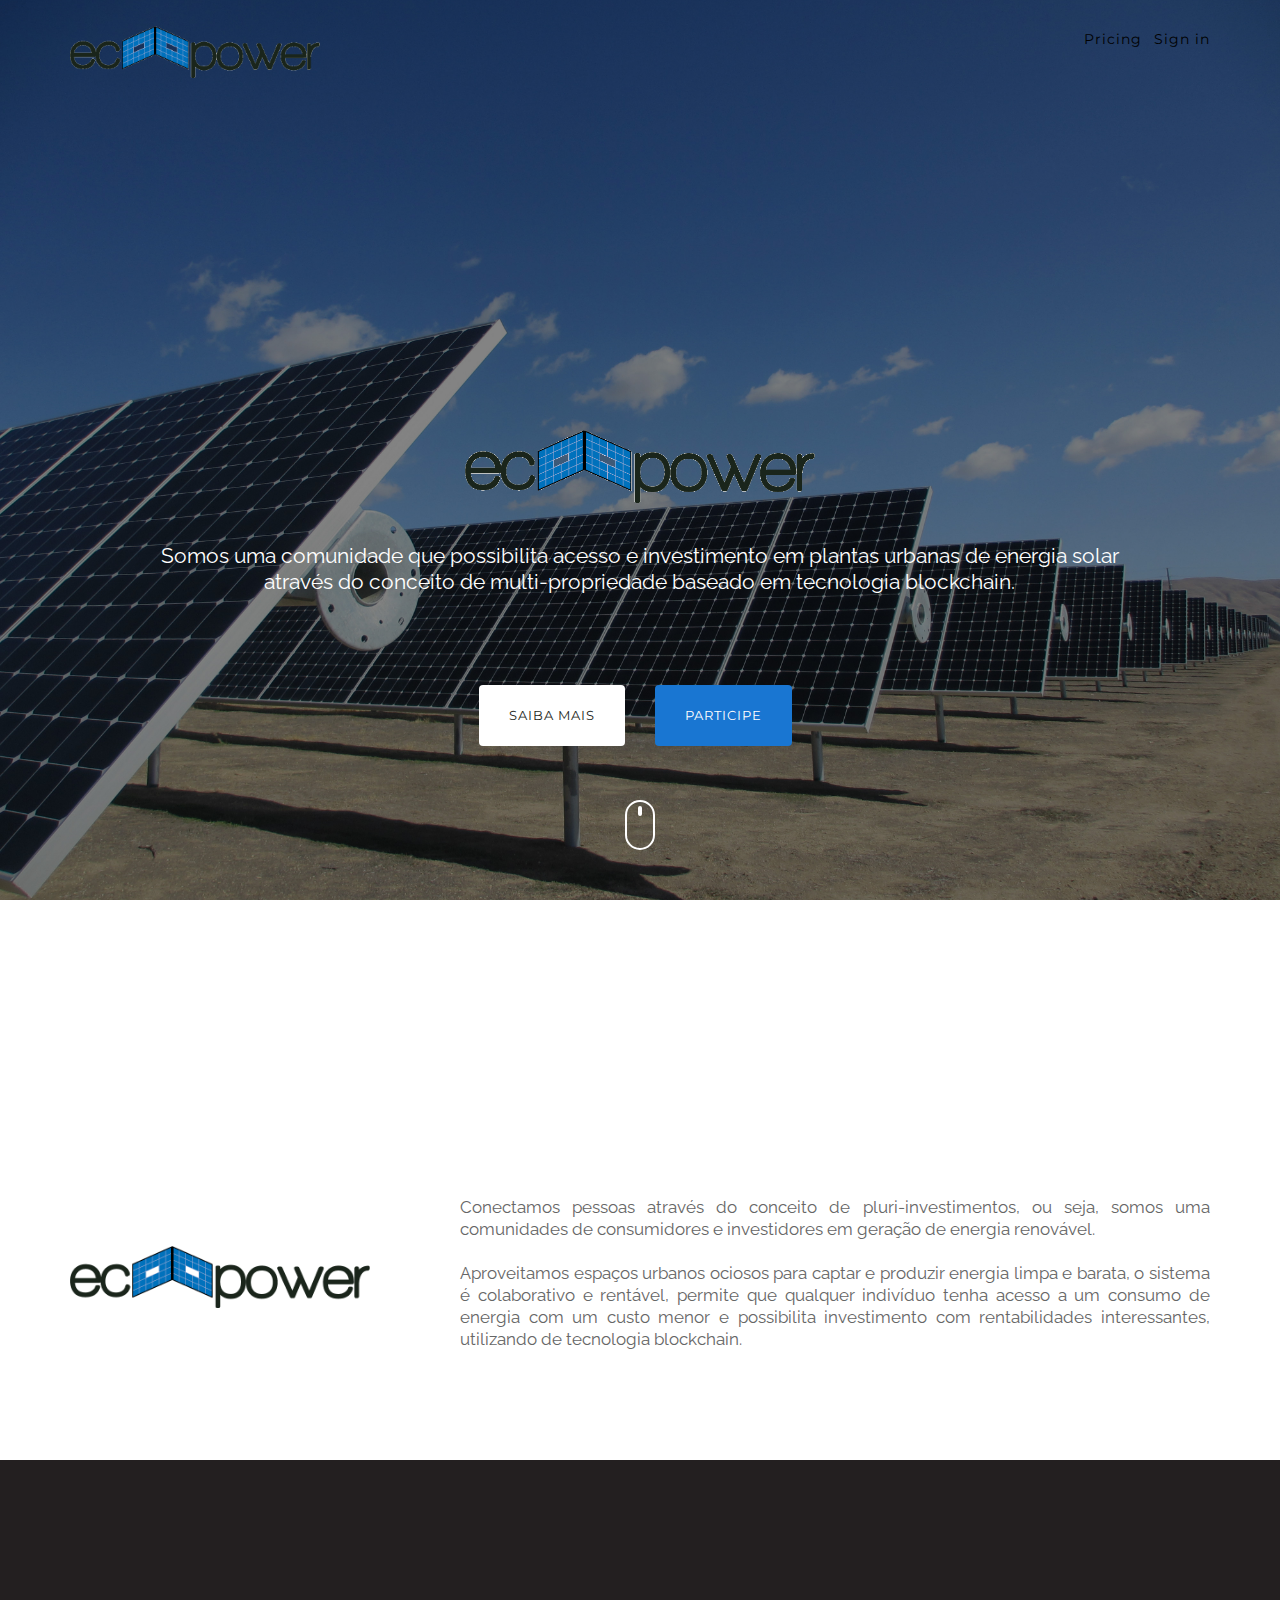
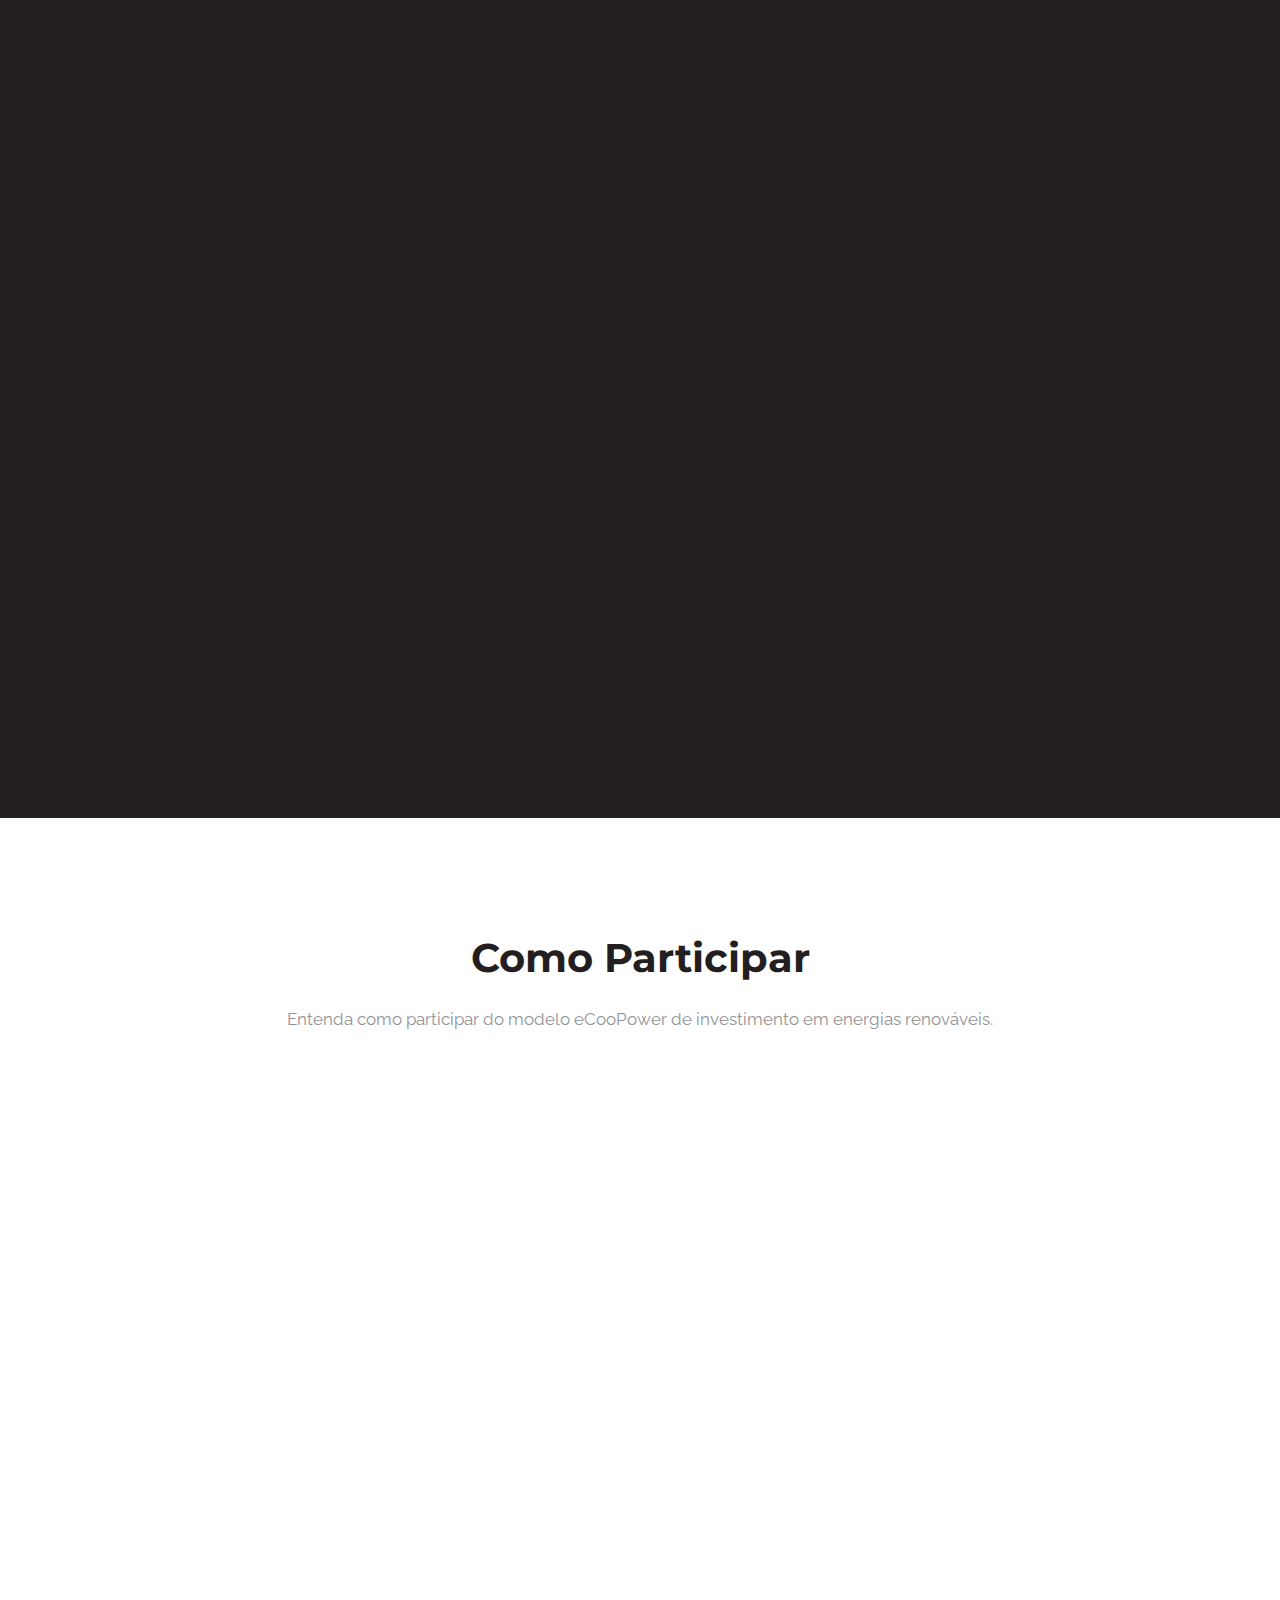
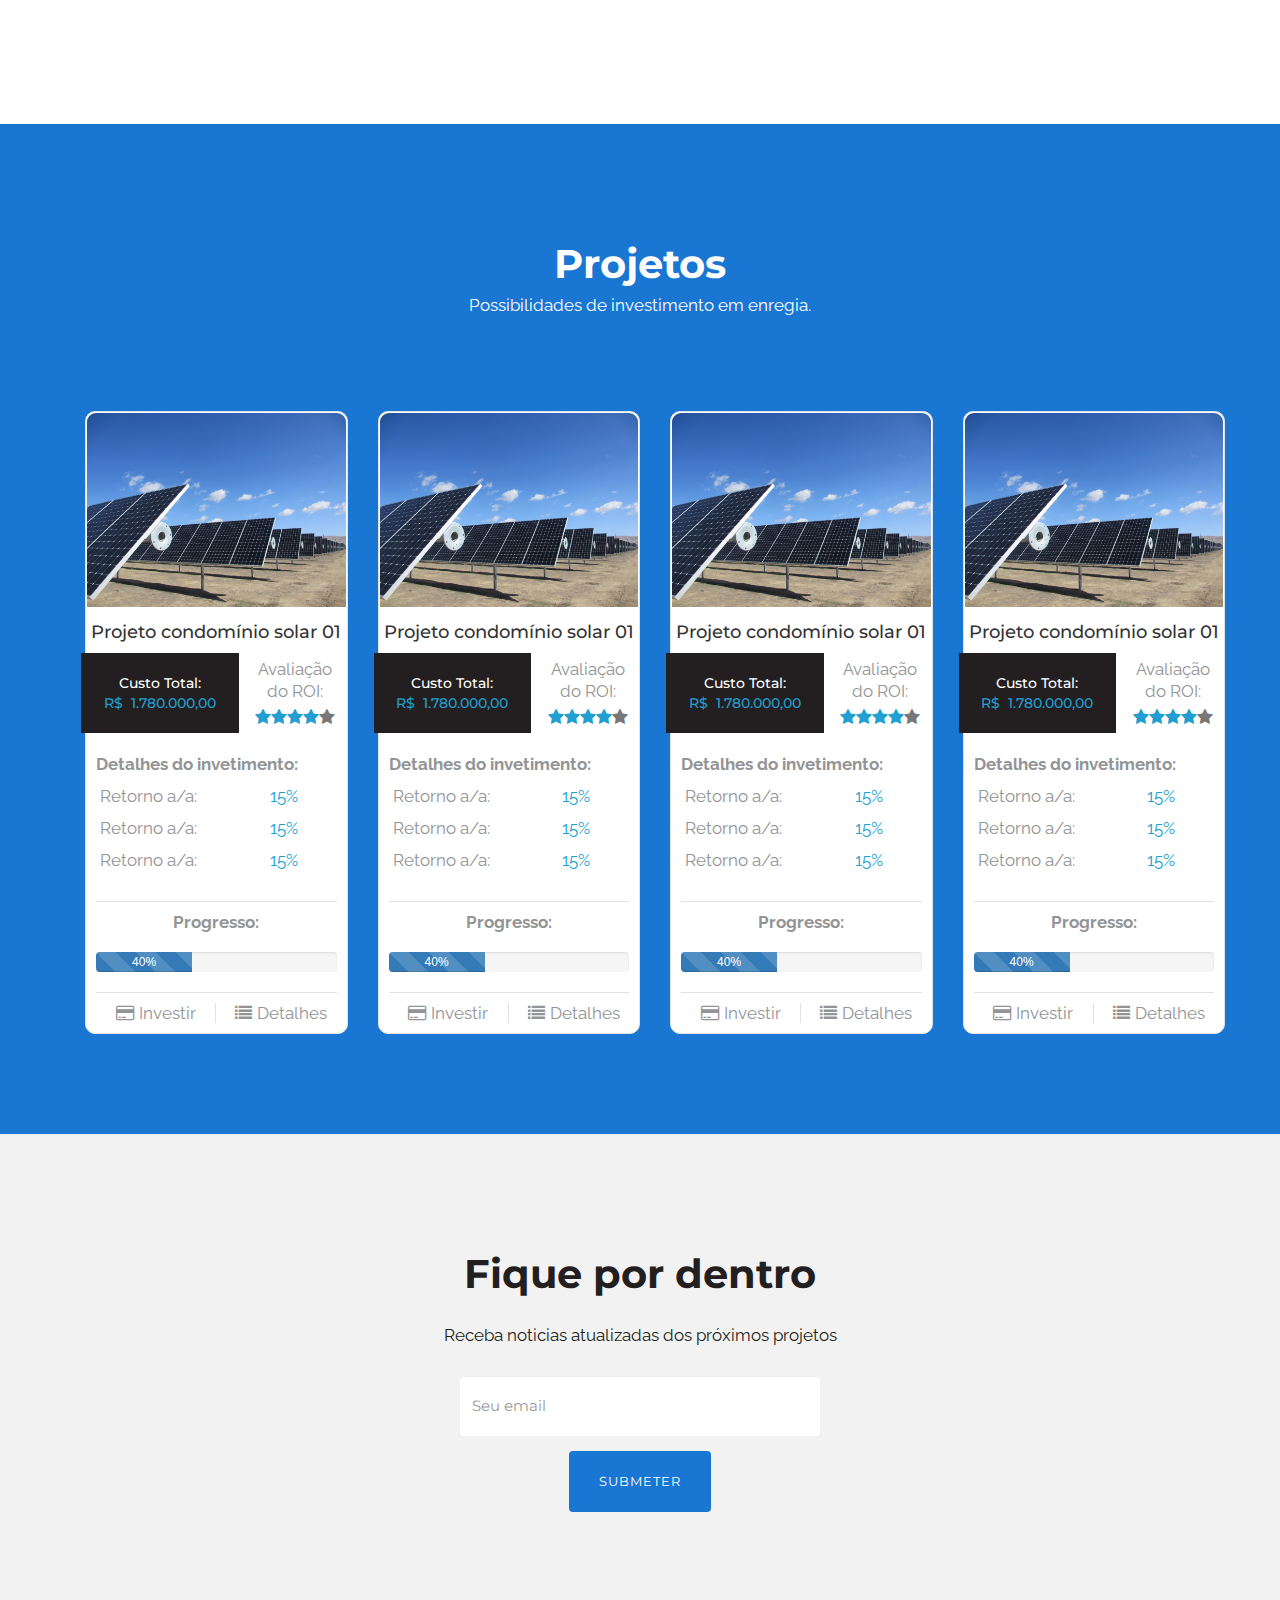
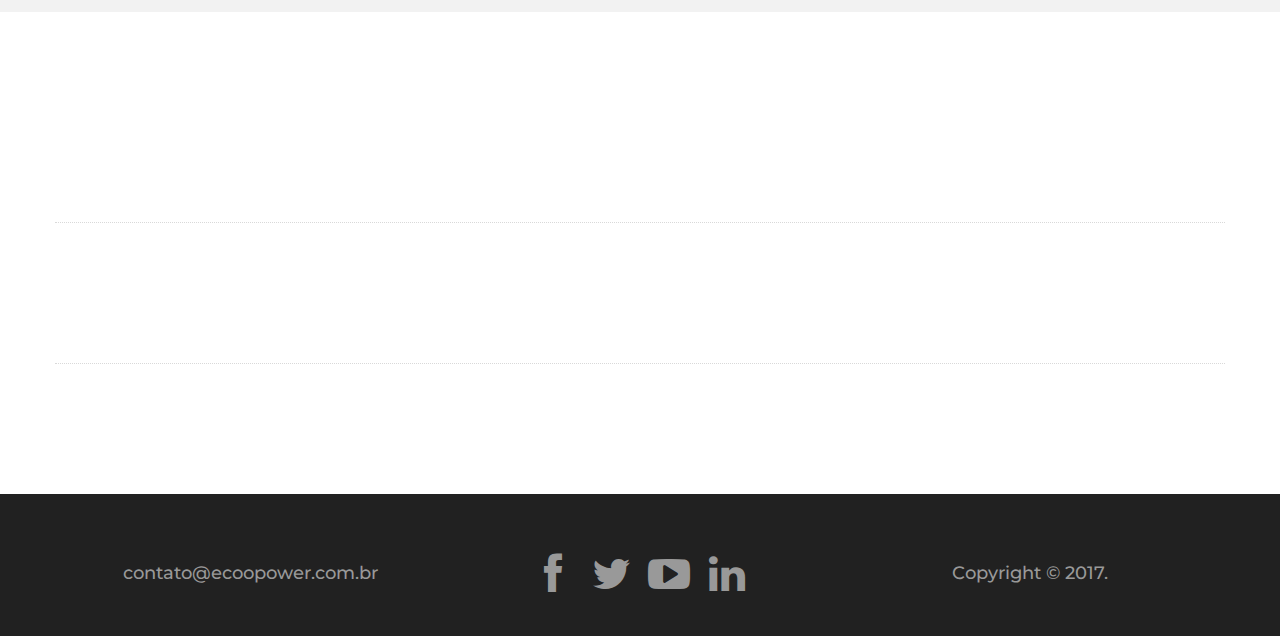
==== public/index.html @ 4440f5d8 "adjustments text0 front end" ====
<!DOCTYPE html>
<html lang="en"><head>
  <meta charset="utf-8">
  <title>eCooPower</title>
  <meta name="keywords" content="">
  <meta name="description" content="">
  <meta name="viewport" content="width=device-width, initial-scale=1.0, maximum-scale=1.0, user-scalable=no">

  <meta property="og:title" content="">
	<meta property="og:type" content="website">
	<meta property="og:url" content="">
	<meta property="og:site_name" content="">
	<meta property="og:description" content="">

  <!-- Styles -->
  <link rel="stylesheet" href="css/font-awesome.min.css">
  <link rel="stylesheet" href="css/animate.css">
  <link href='http://fonts.googleapis.com/css?family=Raleway:400,100,200,300,500,600,700,800,900|Montserrat:400,700' rel='stylesheet' type='text/css'>


  <link rel="stylesheet" href="css/bootstrap.min.css">
  <link rel="stylesheet" href="css/main.css">

  <script src="js/modernizr-2.7.1.js"></script>

</head>

<body>


    <div class="navbar navbar-inverse navbar-fixed-top">
      <div class="container">
        <div class="navbar-header">
          <button type="button" class="navbar-toggle" data-toggle="collapse" data-target=".navbar-collapse">
            <span class="icon-bar"></span>
            <span class="icon-bar"></span>
            <span class="icon-bar"></span>
          </button>
          <a class="logo" href=""><img src="img/transpLogo.png" alt="Logo"></a>
        </div>
        <div class="navbar-collapse collapse">
          <ul class="nav navbar-nav navbar-right">
            <li><a href="#pricing" class="scroll">Pricing</a></li>
            <li><a href="#">Sign in</a></li>
            <li><a href="#">Sign in</a></li>
          </ul>
        </div><!--/.navbar-collapse -->
      </div>
    </div>

    <header>
      <div class="container">
        <div class="row" id="fixedNav">
          <div class="col-xs-4">
            <a class="logo0 hidden-xs" href="/"><img src="img/transpLogo.png" alt="Logo"></a>
          </div>
          <div class="col-xs-8 signin text-right navbar-nav">
            <a href="#pricing" class="scroll">Pricing</a>&nbsp; &nbsp;<a href="#">Sign in</a>
          </div>
        </div>

        <div class="row header-info">
          <div class="col-sm-10 col-sm-offset-1 text-center">
            <a class="logo1"><img src="img/transpLogo.png" alt="Logo"></a>
            <!-- <h1 class="wow fadeIn">eCooPower</h1> -->
            <br>
            <p class="lead wow fadeIn" data-wow-delay="0.5s">Somos uma comunidade que possibilita acesso e investimento em plantas urbanas de energia solar <br> através do conceito de multi-propriedade baseado em tecnologia blockchain.</p>
            <br />

            <div class="row">
              <div class="col-md-8 col-md-offset-2 col-sm-10 col-sm-offset-1">
                <div class="row">
                  <div class="col-xs-6 text-right wow fadeInUp" data-wow-delay="1s">
                    <a href="#be-the-first" class="btn btn-secondary btn-lg scroll">Saiba Mais</a>
                  </div>
                  <div class="col-xs-6 text-left wow fadeInUp" data-wow-delay="1.4s">
                    <a href="#getting-started" class="btn btn-primary btn-lg scroll">Participe</a>
                  </div>
                </div><!--End Button Row-->
              </div>
            </div>

          </div>
        </div>
      </div>
    </header>

    <div class="mouse-icon hidden-xs">
		<div class="scroll"></div>
	</div>

    <section id="introSite" class="pad-sm">
        <div class="container">
            <div class="row">
                <div class=" titleExplanation col-sm-8 col-sm-offset-2 text-center margin-30 wow fadeIn" data-wow-delay="0.6s">
                    <h2>O que Fazemos</h2>
                    <p class="lead">Entenda como geramos valor a consumidores e investidores em energia.</p>
                </div>
            </div>    
            <div class="row">
                <div class="col-md-4">
                    <img class="hidden-xs" id="logoIntro" src="img/transpLogo.png" alt="Logo">
                </div>  
                <div class="col-md-8">
                    <div>
                    <p style="color: #666">Conectamos pessoas através do conceito de pluri-investimentos, ou seja, somos uma comunidades de consumidores e investidores em geração de energia renovável.
                    <br>
                    <br>
                    Aproveitamos espaços urbanos ociosos para captar e produzir energia limpa e barata, o sistema é colaborativo e rentável, permite que qualquer indivíduo tenha acesso a um consumo de energia com um custo menor e possibilita investimento com rentabilidades interessantes, utilizando de tecnologia blockchain.
                    </p>
                </div>

                </div>
            </div>
        </div>
    </section>

    <section id="be-the-first" class="pad-sm">
      <div class="container">
        <div class="row">
          <div class="col-sm-8 col-sm-offset-2 text-center margin-30 wow fadeIn" data-wow-delay="0.6s">
            <h2>Como Funciona</h2>
            <!-- <p class="lead">Entenda </p> -->
          </div>
        </div>
        <div class="row">
            <div class="col-md-2"></div>
            <div class="col-md-8 embed-responsive embed-responsive-16by9 wow fadeInUp" data-wow-delay="1s">
    	        <iframe id="videoframe" style="height: 80%; padding-bottom: -50%" class="embed-responsive-item" src="https://www.youtube.com/embed/KEeH4EniM3E" frameborder="0" allowfullscreen></iframe>
            </div>
            <div class="col-md-2"></div>
        </div>
      </div>
    </section>

    <section id="getting-started" class="pad-sm">
        <div class="container">
            <div class="text-center">
                <div>
                    <h2 class="black">Como Participar</h2>
                    <br>
                    <p class="text-intro ">
                    Entenda como participar do modelo eCooPower de investimento em energias renováveis.
                </p>
                </div>
                <div class="getting-started-info-row row">
                    <div class="info-item col-md-4 wow fadeIn" data-wow-delay="0.2s">
                        <p class="reason-image">
                        <span class="ratio ratio-1x1"><img class="responsive-image b-loaded" src="../img/create.png" alt="Create"></span>
                        </p>
                        <h3 class="reason-title">Consumidor</h3>
                        <p class="reason-description">
                        Start by answering our story-building pitch questions.
                        Explain your business, show off your team, lay out the market opportunity and highlight what you plan to
                        do with your investment.
                        Once you're happy with it, submit it to our team for&nbsp;review.
                        </p>
                    </div>
                    <div class="info-item col-md-4 wow fadeIn" data-wow-delay="0.4s">
                        <p class="reason-image">
                        <span class="ratio ratio-1x1"><img class="responsive-image b-loaded" src="../img/getfunded.png" alt="Getfunded" ></span>
                        </p>
                        <h3 class="reason-title">Colaborador</h3>
                        <p class="reason-description">
                        You have up to 60 days to raise investment.
                        We'll share best practise creative marketing ideas for you to reach out to your network of friends and
                        family, customers, press and others.
                        And we will share your campaign with our active investor&nbsp;base.
                        </p>
                    </div>
                    <div class="info-item col-md-4 wow fadeIn" data-wow-delay="0.8s">
                        <p class="reason-image">
                        <span class="ratio ratio-1x1"><img class="responsive-image b-loaded" src="../img/grow.png" alt="Grow"></span>
                        </p>
                        <h3 class="reason-title">Investidor</h3>
                        <p class="reason-description">
                        Once all of the legal paperwork is completed, we will transfer funds to your business.
                        You'll be able to keep in touch with your investors for mentorship, marketing outreach, networking and
                        more, all through your own investor relations&nbsp;portal.
                        </p>
                    </div>
                </div>
            </div>
        </div>
    </section>


    <section id="projects" class="pad-sm">
      <div class="container">
        <div class="row margin-40">
          <div class="col-sm-8 col-sm-offset-2 text-center">
            <h2 class="white">Projetos</h2>
            <p class="white">Possibilidades de investimento em enregia.</p>
          </div>
        </div>

        <div class="container" style="margin-top:50px;">
        	<div class="row">

            	<div class="col-xs-12 col-sm-6 col-md-3">
                    <div class="col-item">
                        <div class="photo">
                            <img src="../img/solarFarm.jpg" class="img-responsive" alt="a" />
                            <h4 class="text-center">Projeto condomínio solar 01</h4>
                        </div>
                        <div class="info">
                            <div class="row">
                                <div class="price col-md-7 col-xs-7 text-center">
                                    <h5>Custo Total:</h5>
                                    <h5 class="price-text-color">R$&nbsp 1.780.000,00</h5>
                                </div>

                                <div class="rating col-md-5 col-xs-5">
                                    <p class="text-center">Avaliação <br> do ROI:</p>
                                    <div class="stars text-center">
                                        <i class="price-text-color fa fa-star"></i><i class="price-text-color fa fa-star">
                                        </i><i class="price-text-color fa fa-star"></i><i class="price-text-color fa fa-star">
                                        </i><i class="fa fa-star"></i>
                                    </div>
                                </div>
                            </div>
                            <div class="clear-left">
                                <br>
                                <p><strong>Detalhes do invetimento:</strong></p>
                                <div class="row">    
                                    <p class="text-center col-md-6 col-sm-6 col-xs-6">Retorno a/a: </p>
                                    <p class="text-center price-text-color col-md-6 col-sm-6 col-xs-6">15%</p>
                                </div>
                                <div class="row">    
                                    <p class="text-center col-md-6 col-sm-6 col-xs-6">Retorno a/a: </p>
                                    <p class="text-center price-text-color col-md-6 col-sm-6 col-xs-6">15%</p>
                                </div>
                                <div class="row">    
                                    <p class="text-center col-md-6 col-sm-6 col-xs-6">Retorno a/a: </p>
                                    <p class="text-center price-text-color col-md-6 col-sm-6 col-xs-6">15%</p>
                                </div>
                                <br>
                            </div>
                            <div class="separator clear-left">
                                <p><strong>Progresso:</strong></p>
                                <br>
                                <div class="progress">
                                    <div class="progress-bar progress-bar-striped active" role="progressbar" aria-valuenow="40" aria-valuemin="0" aria-valuemax="100" style="width:40%">
                                        40%
                                    </div>
                                </div>
                            </div>
                            <div class="separator clear-left">
                                <p class="btn-add">
                                    <i class="fa fa-credit-card"></i><a href="/">Investir</a></p>
                                <p class="btn-details">
                                    <i class="fa fa-list"></i><a href="/">Detalhes</a></p>
                            </div>
                            <div class="clearfix">
                            </div>
                        </div>
                    </div>
                </div>                <div class="col-xs-12 col-sm-6 col-md-3">
                    <div class="col-item">
                        <div class="photo">
                            <img src="../img/solarFarm.jpg" class="img-responsive" alt="a" />
                            <h4 class="text-center">Projeto condomínio solar 01</h4>
                        </div>
                        <div class="info">
                            <div class="row">
                                <div class="price col-md-7 col-xs-7 text-center">
                                    <h5>Custo Total:</h5>
                                    <h5 class="price-text-color">R$&nbsp 1.780.000,00</h5>
                                </div>

                                <div class="rating col-md-5 col-xs-5">
                                    <p class="text-center">Avaliação <br> do ROI:</p>
                                    <div class="stars text-center">
                                        <i class="price-text-color fa fa-star"></i><i class="price-text-color fa fa-star">
                                        </i><i class="price-text-color fa fa-star"></i><i class="price-text-color fa fa-star">
                                        </i><i class="fa fa-star"></i>
                                    </div>
                                </div>
                            </div>
                            <div class="clear-left">
                                <br>
                                <p><strong>Detalhes do invetimento:</strong></p>
                                <div class="row">    
                                    <p class="text-center col-md-6 col-sm-6 col-xs-6">Retorno a/a: </p>
                                    <p class="text-center price-text-color col-md-6 col-sm-6 col-xs-6">15%</p>
                                </div>
                                <div class="row">    
                                    <p class="text-center col-md-6 col-sm-6 col-xs-6">Retorno a/a: </p>
                                    <p class="text-center price-text-color col-md-6 col-sm-6 col-xs-6">15%</p>
                                </div>
                                <div class="row">    
                                    <p class="text-center col-md-6 col-sm-6 col-xs-6">Retorno a/a: </p>
                                    <p class="text-center price-text-color col-md-6 col-sm-6 col-xs-6">15%</p>
                                </div>
                                <br>
                            </div>
                            <div class="separator clear-left">
                                <p><strong>Progresso:</strong></p>
                                <br>
                                <div class="progress">
                                    <div class="progress-bar progress-bar-striped active" role="progressbar" aria-valuenow="40" aria-valuemin="0" aria-valuemax="100" style="width:40%">
                                        40%
                                    </div>
                                </div>
                            </div>
                            <div class="separator clear-left">
                                <p class="btn-add">
                                    <i class="fa fa-credit-card"></i><a href="/">Investir</a></p>
                                <p class="btn-details">
                                    <i class="fa fa-list"></i><a href="/">Detalhes</a></p>
                            </div>
                            <div class="clearfix">
                            </div>
                        </div>
                    </div>
                </div>                <div class="col-xs-12 col-sm-6 col-md-3">
                    <div class="col-item">
                        <div class="photo">
                            <img src="../img/solarFarm.jpg" class="img-responsive" alt="a" />
                            <h4 class="text-center">Projeto condomínio solar 01</h4>
                        </div>
                        <div class="info">
                            <div class="row">
                                <div class="price col-md-7 col-xs-7 text-center">
                                    <h5>Custo Total:</h5>
                                    <h5 class="price-text-color">R$&nbsp 1.780.000,00</h5>
                                </div>

                                <div class="rating col-md-5 col-xs-5">
                                    <p class="text-center">Avaliação <br> do ROI:</p>
                                    <div class="stars text-center">
                                        <i class="price-text-color fa fa-star"></i><i class="price-text-color fa fa-star">
                                        </i><i class="price-text-color fa fa-star"></i><i class="price-text-color fa fa-star">
                                        </i><i class="fa fa-star"></i>
                                    </div>
                                </div>
                            </div>
                            <div class="clear-left">
                                <br>
                                <p><strong>Detalhes do invetimento:</strong></p>
                                <div class="row">    
                                    <p class="text-center col-md-6 col-sm-6 col-xs-6">Retorno a/a: </p>
                                    <p class="text-center price-text-color col-md-6 col-sm-6 col-xs-6">15%</p>
                                </div>
                                <div class="row">    
                                    <p class="text-center col-md-6 col-sm-6 col-xs-6">Retorno a/a: </p>
                                    <p class="text-center price-text-color col-md-6 col-sm-6 col-xs-6">15%</p>
                                </div>
                                <div class="row">    
                                    <p class="text-center col-md-6 col-sm-6 col-xs-6">Retorno a/a: </p>
                                    <p class="text-center price-text-color col-md-6 col-sm-6 col-xs-6">15%</p>
                                </div>
                                <br>
                            </div>
                            <div class="separator clear-left">
                                <p><strong>Progresso:</strong></p>
                                <br>
                                <div class="progress">
                                    <div class="progress-bar progress-bar-striped active" role="progressbar" aria-valuenow="40" aria-valuemin="0" aria-valuemax="100" style="width:40%">
                                        40%
                                    </div>
                                </div>
                            </div>
                            <div class="separator clear-left">
                                <p class="btn-add">
                                    <i class="fa fa-credit-card"></i><a href="/">Investir</a></p>
                                <p class="btn-details">
                                    <i class="fa fa-list"></i><a href="/">Detalhes</a></p>
                            </div>
                            <div class="clearfix">
                            </div>
                        </div>
                    </div>
                </div>
                <div class="col-xs-12 col-sm-6 col-md-3">
                    <div class="col-item">
                        <div class="photo">
                            <img src="../img/solarFarm.jpg" class="img-responsive" alt="a" />
                            <h4 class="text-center">Projeto condomínio solar 01</h4>
                        </div>
                        <div class="info">
                            <div class="row">
                                <div class="price col-md-7 col-xs-7 text-center">
                                    <h5>Custo Total:</h5>
                                    <h5 class="price-text-color">R$&nbsp 1.780.000,00</h5>
                                </div>

                                <div class="rating col-md-5 col-xs-5">
                                    <p class="text-center">Avaliação <br> do ROI:</p>
                                    <div class="stars text-center">
                                        <i class="price-text-color fa fa-star"></i><i class="price-text-color fa fa-star">
                                        </i><i class="price-text-color fa fa-star"></i><i class="price-text-color fa fa-star">
                                        </i><i class="fa fa-star"></i>
                                    </div>
                                </div>
                            </div>
                            <div class="clear-left">
                                <br>
                                <p><strong>Detalhes do invetimento:</strong></p>
                                <div class="row">    
                                    <p class="text-center col-md-6 col-sm-6 col-xs-6">Retorno a/a: </p>
                                    <p class="text-center price-text-color col-md-6 col-sm-6 col-xs-6">15%</p>
                                </div>
                                <div class="row">    
                                    <p class="text-center col-md-6 col-sm-6 col-xs-6">Retorno a/a: </p>
                                    <p class="text-center price-text-color col-md-6 col-sm-6 col-xs-6">15%</p>
                                </div>
                                <div class="row">    
                                    <p class="text-center col-md-6 col-sm-6 col-xs-6">Retorno a/a: </p>
                                    <p class="text-center price-text-color col-md-6 col-sm-6 col-xs-6">15%</p>
                                </div>
                                <br>
                            </div>
                            <div class="separator clear-left">
                                <p><strong>Progresso:</strong></p>
                                <br>
                                <div class="progress">
                                    <div class="progress-bar progress-bar-striped active" role="progressbar" aria-valuenow="40" aria-valuemin="0" aria-valuemax="100" style="width:40%">
                                        40%
                                    </div>
                                </div>
                            </div>
                            <div class="separator clear-left">
                                <p class="btn-add">
                                    <i class="fa fa-credit-card"></i><a href="/">Investir</a></p>
                                <p class="btn-details">
                                    <i class="fa fa-list"></i><a href="/">Detalhes</a></p>
                            </div>
                            <div class="clearfix">
                            </div>
                        </div>
                    </div>
                </div>
        	</div>
        </div>


      </div>
    </section>


    <section id="invite" class="pad-sm light-gray-bg">
      <div class="container">
        <div class="row">
          <div class="col-sm-8 col-sm-offset-2 text-center">
            <h2 class="black">Fique por dentro</h2>
            <br />
            <p class="black">Receba noticias atualizadas dos próximos projetos</p>
            <br />

            <div class="row">
              <div class="col-sm-8 col-sm-offset-2 col-md-6 col-md-offset-3">
                <form role="form">
                  <div class="form-group">
                    <input type="email" class="form-control" id="exampleInputEmail1" placeholder="Seu email">
                  </div>
                  <button type="submit" class="btn btn-primary btn-lg">Submeter</button>
                </form>
              </div>
            </div><!--End Form row-->

          </div>
        </div>
      </div>
    </section>


    <section id="press" class="pad-sm">
      <div class="container">

        <div class="row margin-30 news-container">
          <div class="col-sm-10 col-sm-offset-1 col-md-8 col-md-offset-2 wow fadeInLeft" data-wow-delay="0.8s">
            <a href="#" target="_blank">
            <img class="news-img pull-left" src="img/press-01.jpg" alt="Tech Crunch">
            <p class="black">Lorem ipsum dolor sit amet, consectetur adipiscing elit. Aliquam viverra orci ut.<br />
            <small><em>Tech Crunch - January 15, 2015</em></small></p>
            </a>
          </div>
        </div>

        <div class="row margin-30 news-container">
          <div class="col-sm-10 col-sm-offset-1 col-md-8 col-md-offset-2 wow fadeInLeft" data-wow-delay="1.2s">
            <a href="#" target="_blank">
            <img class="news-img pull-left" src="img/press-02.jpg" alt="Forbes">
            <p class="black">Lorem ipsum dolor sit amet, consectetur adipiscing elit. Aliquam viverra orci ut. <br />
            <small><em>Forbes - Feb 25, 2015</em></small></p>
            </a>
          </div>
        </div>

      </div>
    </section>


    <footer>

      <div class="container">

        <div class="row text-center">

        <div class="col-sm-4">
        <br>
            <h4 style="color: #999">contato@ecoopower.com.br</h4>
        </div>

          <div style="color: #999" class="col-sm-4">
          <br>
              <!-- <a href='#'><i class="fa fa-twitch fa-3x fa-fw"></i></a> -->
              <a href='#'><i class="fa fa-facebook fa-3x fa-fw"></i></a>
              <a href='#'><i class="fa fa-twitter fa-3x fa-fw"></i></a>
              <a href='#'><i class="fa fa-youtube-play fa-3x fa-fw"></i></a>
              <!-- <a href='#'><i class="fa fa-rss fa-3x fa-fw"></i></a> -->
              <!-- <a href='#'><i class="fa fa-vine fa-3x fa-fw"></i></a> -->
              <!-- <a href='#'><i class="fa fa-flickr fa-3x fa-fw"></i></a> -->
              <a href='#'><i class="fa fa-linkedin fa-3x fa-fw"></i></a>
              <br>
          </div>

          <div class="col-sm-4">
            <br>
            <h4 style="color: #999">Copyright &copy; 2017.</h4>
          </div>
        </div>

      </div>
    </footer>


    <!-- Javascript
    ================================================== -->
    <!-- Placed at the end of the document so the pages load faster -->
    <script src="//ajax.googleapis.com/ajax/libs/jquery/1.11.0/jquery.min.js"></script>
    <script>window.jQuery || document.write('<script src="js/jquery-1.11.0.min.js"><\/script>')</script>
    <script src="js/wow.min.js"></script>
    <script src="js/bootstrap.min.js"></script>
    <script src="js/main.js"></script>


    </body>
</html>
---- public/css/main.css ----
/* ==========================================================================
   Global styles
   ========================================================================== */
h1, h2, h3, h4, h5, h6, p, .btn, .navbar-nav a, .form-control, .list-inline, small, #pricing {
  font-family: 'Montserrat', sans-serif;
}

p, .lead {
	font-family: 'Raleway', sans-serif;
}

h1 {
  font-size: 55px;
  line-height: 55px;
  letter-spacing: -1px;
  color: #ffffff;
  font-weight: 700;
}

h2 {
  font-size: 40px;
  line-height: 40px;
  etter-spacing: -0.5px;
  color: #ffffff;
  font-weight: 700;
}

h3 {
  font-size: 16px;
  line-height: 30px;
  letter-spacing: 0px;
  color: #231f20;
  font-weight: 700;
}

.lead {
  font-size: 21px;
  line-height: 26px;
  color: #ffffff;
  font-weight: 400;
  padding-bottom: 50px;
}

p {
  font-size: 17px;
  line-height: 22px;
  color: #929496;
  font-weight: 400;
}

/*------------------Utilities---------------------*/
a {
  color: inherit;
  font-weight: inherit;
  font-size: inherit;
  text-decoration: none;
}

a:hover, a:focus {
  text-decoration: none;
  color: #231f20;
  -webkit-transition: all 0.35s ease-in-out;
  -moz-transition: all 0.35s ease-in-out;
  -o-transition: all 0.35s ease-in-out;
  transition: all 0.35s ease-in-out;
}

.fa-lg {
  font-size: 1.33333em;
  line-height: 0.75em;
  vertical-align: -10%;
}

::selection {
	background: #231f20; /* Safari */
	color: #FFFFFF;
}
::-moz-selection {
	background: #231f20; /* Firefox */
	color: #FFFFFF;
}


/*------------------Buttons---------------------*/
.btn:focus {
  outline: 0px auto -webkit-focus-ring-color;
  outline: none;
}

.btn {
  text-transform: uppercase;
  border-radius: 4px;
  border: none;
}

.btn-lg {
  font-size: 13px;
  line-height: 1.33;
  padding: 22px 30px;
  font-weight: 400;
  letter-spacing: 1px;
}

.btn-sm {
  font-size: 11px;
  line-height: 1.33;
  padding: 10px 18px;
  font-weight: 400;
}

.btn-wide {
  width: 100%;
  font-size: 13px;
  line-height: 1.33;
  padding: 18px 28px;
  font-weight: 400;
  letter-spacing: 1px;
}

.btn-primary {
  background-color:#1976D2;
  color: #ffffff;
}

.btn-primary:hover, .btn-primary:focus, .btn-primary:active, .btn-primary.active {
  background-color: #2196F3;
  color: #ffffff;
  -webkit-transition: all 0.35s ease-in-out;
  -moz-transition: all 0.35s ease-in-out;
  -o-transition: all 0.35s ease-in-out;
  transition: all 0.35s ease-in-out;
}

.btn-secondary {
  background-color: #ffffff;
  color: #231f20;
}

.btn-secondary:hover, .btn-secondary:focus, .btn-secondary:active, .btn-secondary.active {
  background-color: #ededed;
  color: #231f20;
  -webkit-transition: all 0.35s ease-in-out;
  -moz-transition: all 0.35s ease-in-out;
  -o-transition: all 0.35s ease-in-out;
  transition: all 0.35s ease-in-out;
}




/*-----------------Margins------------------*/
.margin-0 {
    margin-bottom: 0 !important;
}
.margin-10 {
    margin-bottom: 10px !important;
}
.margin-15 {
    margin-bottom: 15px !important;
}
.margin-20 {
    margin-bottom: 20px !important;
}
.margin-30 {
    margin-bottom: 30px !important;
}
.margin-40 {
    margin-bottom: 40px !important;
}
.margin-50 {
    margin-bottom: 50px !important;
}
.margin-60 {
    margin-bottom: 60px !important;
}
.margin-70 {
    margin-bottom: 70px !important;
}
.margin-80 {
    margin-bottom: 80px !important;
}
.margin-90 {
    margin-bottom: 90px !important;
}
.margin-100 {
    margin-bottom: 100px !important;
}


/*-----------------Colors------------------*/

.black {
  color: #231f20;
}

.blue {
  color: #1976D2;
}

.white {
  color: #ffffff;
}

.black-bg {
  background: #231f20;
}

.blue-bg {
  background: #1976D2;
}

.white-bg {
  background: #ffffff;
}

.purple-bg {
	background: #6d3f96;
}





/* ==========================================================================
   Nav Styles
   ========================================================================== */

.navbar {
    border: 0px solid rgba(0, 0, 0, 0);
    background: #E0E0E0 /*rgba(25, 118, 210, 0.3)*/;
    margin: auto;
    min-height: 60px;
    padding-top: 8px;
    position: fixed;
    top: -60px;
    transition: top 0.4s ease 0s;
}

.navbar.open {
    top: 0;
}

.navbar-inverse .navbar-nav > li > a, .navbar-nav a {
    color: #000;
    font-size: 14px;
    letter-spacing: 1px;
}

.navbar-inverse .navbar-nav > li > a:hover {
    color: #1976D2;
    opacity: 0.6;
}

.nav > li > a {
    position: relative;
    display: block;
    padding: 10px 10px;
}

.navbar-inverse .navbar-collapse, .navbar-inverse .navbar-form {
    border-color: #000;
}

.navbar-inverse .navbar-toggle {
    border-color: transparent;
}

.logo img {
	margin-top: 6px;
  width: 180px;
  margin-left: 25px;
}

.logo0 img {
  margin-top: 6px;
  width: 250px;
}

.logo1 img {
  padding-bottom: 40px;
  width: 350px;
}


/* ==========================================================================
   Main styles
   ========================================================================== */
header {
  background: url(../img/solarFarm0.jpg) no-repeat center center;
  width: 100%;
  padding: 20px 10px 60px 10px;
  height: 100vh;
  overflow: hidden;
  background-size: cover;
  -webkit-background-size: cover;
  -moz-background-size: cover;
  -o-background-size: cover;
}

.header-info {
  position: absolute;
  bottom: 0;
  width: 100%;
  left: 0;
  right: 0;
  margin-left: 0px;
  margin-bottom: 12%;
}

.signin {
  padding-top: 9px;
}


.mouse-icon {
    border: 2px solid #fff;
    border-radius: 16px;
    display: block;
    height: 50px;
    margin: -100px auto 50px;
    position: relative;
    width: 30px;
    z-index: 10;
}
.mouse-icon .scroll {
    animation-delay: 0s;
    animation-duration: 1s;
    animation-iteration-count: infinite;
    animation-name: scrolling;
    animation-play-state: running;
    animation-timing-function: linear;
}
.mouse-icon .scroll {
    background: #fff none repeat scroll 0 0;
    border-radius: 10px;
    height: 10px;
    margin-left: auto;
    margin-right: auto;
    position: relative;
    top: 4px;
    width: 4px;
}
@keyframes scrolling {
0% {
    opacity: 0;
    top: 5px;
}
30% {
    opacity: 1;
    top: 10px;
}
100% {
    opacity: 0;
    top: 25px;
}
}

.pad-xl {
	padding: 200px 0px;
}

.pad-lg {
	padding: 160px 0px;
}

.pad-sm {
	padding: 100px 0px;
}

.pad-xs {
	padding: 30px 0px;
}

.fullscreen {
    width:100%;
    min-height:100%;
    background-repeat:no-repeat;
    background-position:50% 50%;
    background-position:50% 50%\9 !important;
}

#introSite {
  text-align: justify;

}

#introSite p {
  color: #333;
}

#logoIntro {
  width: 300px;
  padding-top: 50px;
}

.titleExplanation h2{
  color: #000;
}

#be-the-first {
  background: url(../img/blueBackground.jpg) #231f20 no-repeat center center fixed;
  min-height: 300px;
  -webkit-background-size: cover;
  -moz-background-size: cover;
  -o-background-size: cover;
  background-size: cover;
  padding-top: -300px;
}


#videoframe {
  padding-top: 80px;
  padding-bottom: -80px;
}

hr.line {
	width: 100%;
	border: 2px solid;
}

.purple {
	border-color: #6d3f96;
	color: #6d3f96;
}

.blue {
	border-color: #1976D2;
	color: #1976D2
}

.yellow {
	border-color: #fdc05d;
	color: #fdc05d;
}

.green {
    color: #43A047;
}

#getting-started .responsive-image {
    width: 70%;
    padding-top: 30px;
    padding-bottom: -30px;
}

.getting-started-info-row {
    padding-top: 100px;
}

#invite {
  background: #f2f2f2;
}

.news-container {
  padding: 10px 0px 20px;
  border-bottom: 1px dotted #d9d9d9;
}

.news-img {
  padding-right: 20px;
}

footer {
  background: #212121;
  padding: 40px 0px;
}

.fa-twitter:hover {
    color: #4099FF;
}

.fa-facebook:hover {
    color: #3B5998;
}

.fa-youtube-play:hover {
    color: #e52d27;
}
/*
.fa-rss {
    color: #FF6600;
}*/

.fa-linkedin:hover {
    color: #007bb6;
}






/*  ===========================================
    Projects Selection
    ===========================================  */

#projects {
  background-color: #1976D2;
}

    @import url(http://netdna.bootstrapcdn.com/font-awesome/4.0.3/css/font-awesome.min.css);
.col-item
{
    border: 1px solid #E1E1E1;
    border-radius: 10px;
    background: #FFF;
    margin-top: 35px;
}
.col-item:hover
{
  box-shadow: 0px 2px 5px -1px #000;
  -moz-box-shadow: 0px 2px 5px -1px #000;
  -webkit-box-shadow: 0px 2px 5px -1px #000;
  -webkit-border-radius: 0px;
  -moz-border-radius: 0px;
  border-radius: 10px;
  -webkit-transition: all 0.3s ease-in-out;
  -moz-transition: all 0.3s ease-in-out;
  -o-transition: all 0.3s ease-in-out;
  -ms-transition: all 0.3s ease-in-out;
  transition: all 0.3s ease-in-out;
  border-bottom:2px solid #0D47A1;
}
.col-item .photo img
{
    margin: 0 auto;
    width: 100%;
    padding: 1px;
    border-radius: 10px 10px 0 0 ;
    margin-bottom: 15px;
}

.col-item .info
{
    padding: 10px;
    border-radius: 0 0 5px 5px;
    margin-top: -15px;
}



#pricing {
  background: #70cbce;
}

.pricing-container {
  padding-left: 0px;
  padding-right: 0px;
}

.pricing-table {
  background: transparent;
  margin-bottom: 50px;
  margin-top: 0px;
  -webkit-transition: all 0.25s ease-in-out;
  -moz-transition: all 0.25s ease-in-out;
  -o-transition: all 0.25s ease-in-out;
  transition: all 0.25s ease-in-out;
}


.price {
    background: none repeat scroll 0 0 #231f20;
    color: #FFFFFF;
    font-size: 32px;
    font-weight: bold;
    padding-bottom: 20px;
    padding-top: 20px;
}




.col-item .price
{
    /*width: 50%;*/
    float: left;
    margin-top: 5px;
}

.col-item .price h5
{
    line-height: 20px;
    margin: 0;
}

.price-text-color
{
    color: #219FD1;
}

.col-item .info .rating
{
    color: #777;
}

.col-item .rating
{
    /*width: 50%;*/
    float: left;
    font-size: 17px;
    text-align: right;
    line-height: 52px;
    margin-bottom: 10px;
    margin-top: 10px;
    height: 52px;
}

.col-item .rating .stars{
    margin-top: -20px;
}

.col-item .separator
{
    border-top: 1px solid #E1E1E1;
}

.clear-left
{
    clear: left;
}

.col-item .separator p
{
    line-height: 20px;
    margin-bottom: 0;
    margin-top: 10px;
    text-align: center;
}

.col-item .separator p i
{
    margin-right: 5px;
}
.col-item .btn-add
{
    width: 50%;
    float: left;
}

.col-item .btn-add
{
    border-right: 1px solid #E1E1E1;

}

.col-item .btn-details
{
    width: 50%;
    float: left;
    padding-left: 10px;
}
.controls
{
    margin-top: 20px;
}
[data-slide="prev"]
{
    margin-right: 10px;
}

/*
Hover the image
*/
.post-img-content
{
    height: 196px;
    position: relative;
}
.post-img-content img
{
    position: absolute;
    padding: 1px;
    border-radius: 10px 10px 0 0 ;
}
.post-title{
    display: table-cell;
    vertical-align: bottom;
    z-index: 2;
    position: relative;
}
.post-title b{
    background-color: rgba(51, 51, 51, 0.58);
    display: inline-block;
    margin-bottom: 5px;
    margin-left: 2px;
    color: #FFF;
    padding: 10px 15px;
    margin-top: 10px;
    font-size: 12px;
}
.post-title b:first-child{
    font-size: 14px;
}
.round-tag{
    width: 60px;
    height: 60px;
    border-radius: 50% 50% 50% 0;
    border: 4px solid #FFF;
    background: #37A12B;
    position: absolute;
    bottom: 0px;
    padding: 15px 6px;
    font-size: 17px;
    color: #FFF;
    font-weight: bold;
}




/* ==========================================================================
   Form styles
   ========================================================================== */
.form-control {
    background-color: #FFFFFF;
    background-image: none;
    border: 0px solid transparent;
    border-radius: 4px;
    box-shadow: 0 1px 1px rgba(0, 0, 0, 0.075) inset;
    color: #929496;
    display: block;
    font-size: 15px;
    height: 60px;
    line-height: 1.42857;
    padding: 6px 12px;
    transition: border-color 0.15s ease-in-out 0s, box-shadow 0.15s ease-in-out 0s;
}

.form-control::-moz-placeholder {
    color: #d9d9d9;
    font-size: 15px;
    opacity: 1;
}

.form-control::-webkit-placeholder, .form-control::-o-placeholder {
    color: #d9d9d9;
    font-size: 15px;
    opacity: 1;
}

.form-control::-o-placeholder {
    color: #d9d9d9;
    font-size: 15px;
    opacity: 1;
}




/* ==========================================================================
   Mobile styles
   ========================================================================== */
/* Landscape phones and down */
@media (max-width: 480px) {

.btn-lg {
  font-size: 12.5px;
  line-height: 1.33;
  padding: 16px 13px;
  letter-spacing: 0px;
}


.btn-wide {
  width: 100%;
  font-size: 12.5px;
  line-height: 1.33;
  padding: 16px 13px;
  letter-spacing: 0px;
}

#be-the-first {
      background-attachment: scroll;
  }


#videoframe {
  padding: 0 20px 0 20px;
}

}


/* Landscape phone to portrait tablet */
@media (min-width: 481px) and (max-width: 767px) {

#be-the-first {
      background-attachment: scroll;
  }

}


/* Portrait tablet to landscape and desktop */
@media (min-width: 768px) and (max-width: 991px) {

#be-the-first {
      background-attachment: scroll;
  }

}



/* Desktops and laptops ----------- */
@media (min-width: 992px) and (max-width: 1199px) {

}



/* Large screens ----------- */
@media (min-width: 1200px) and (max-width: 3000px) {

}
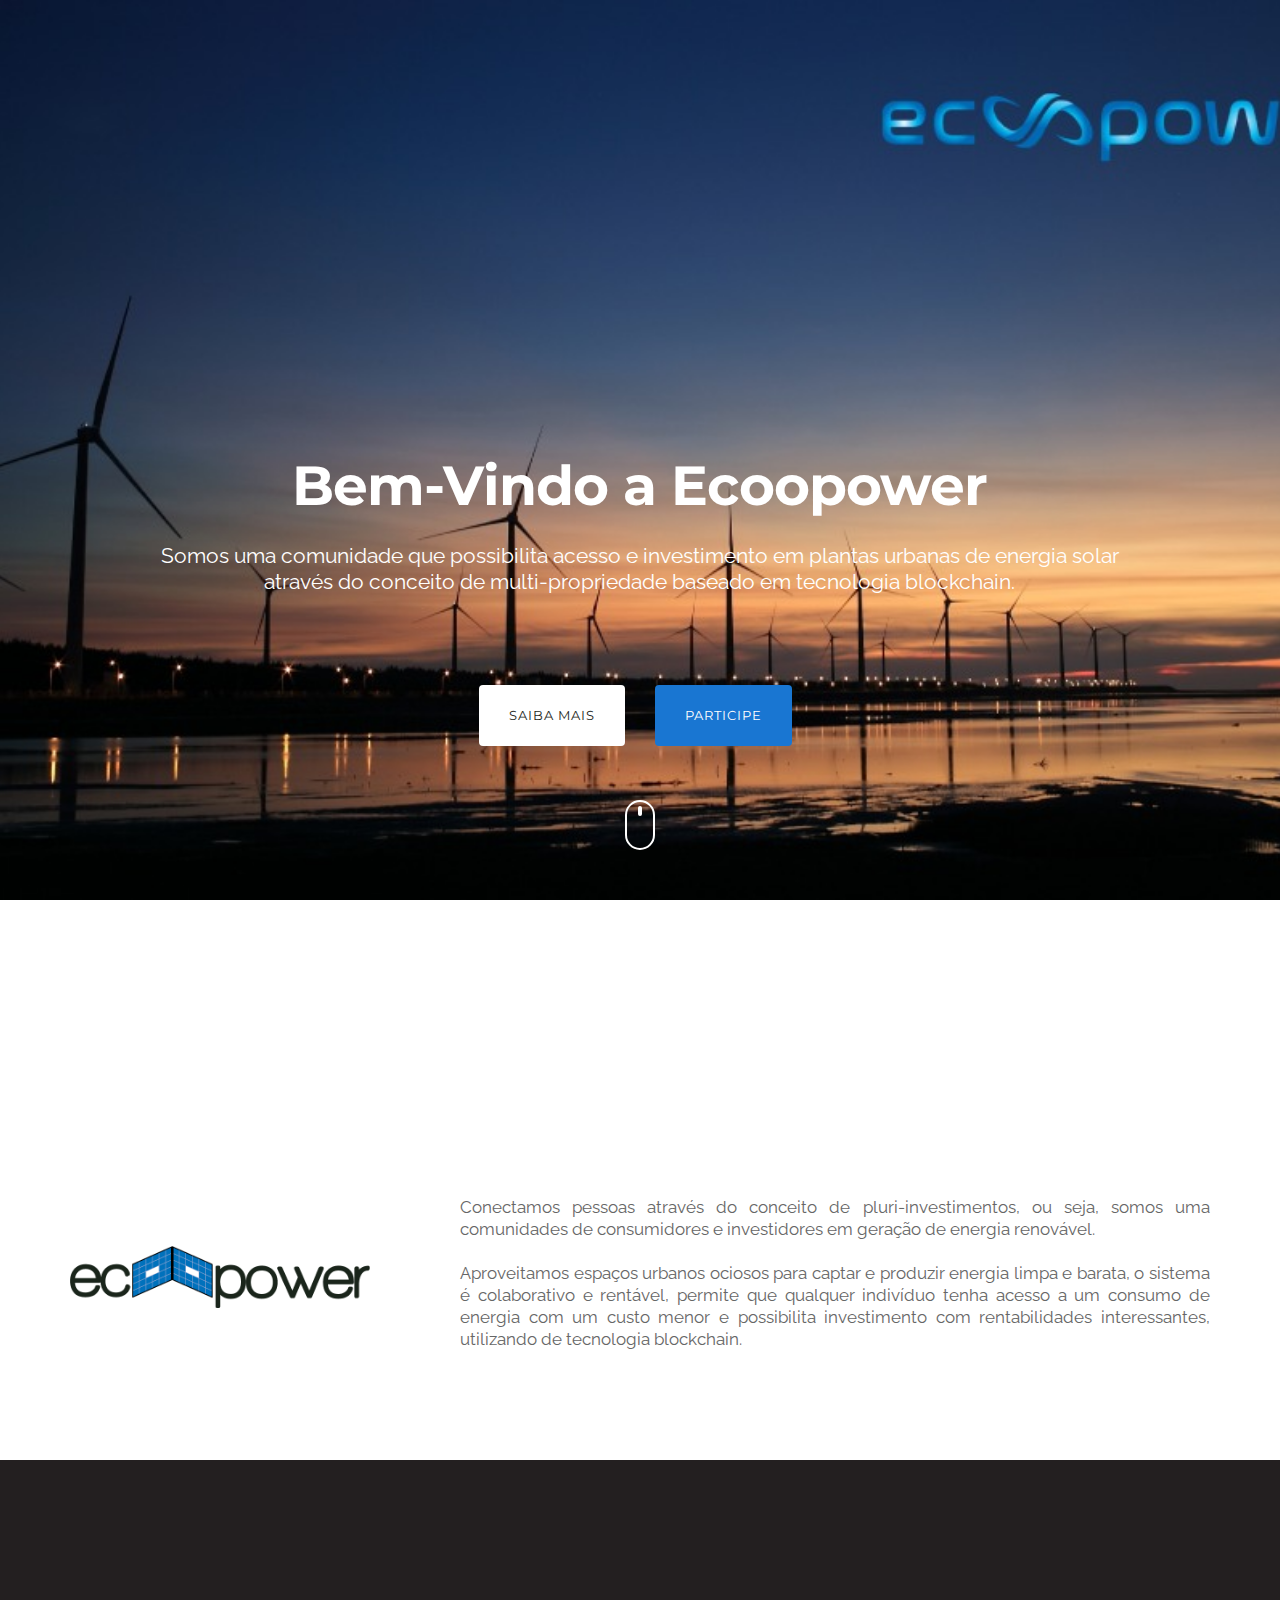
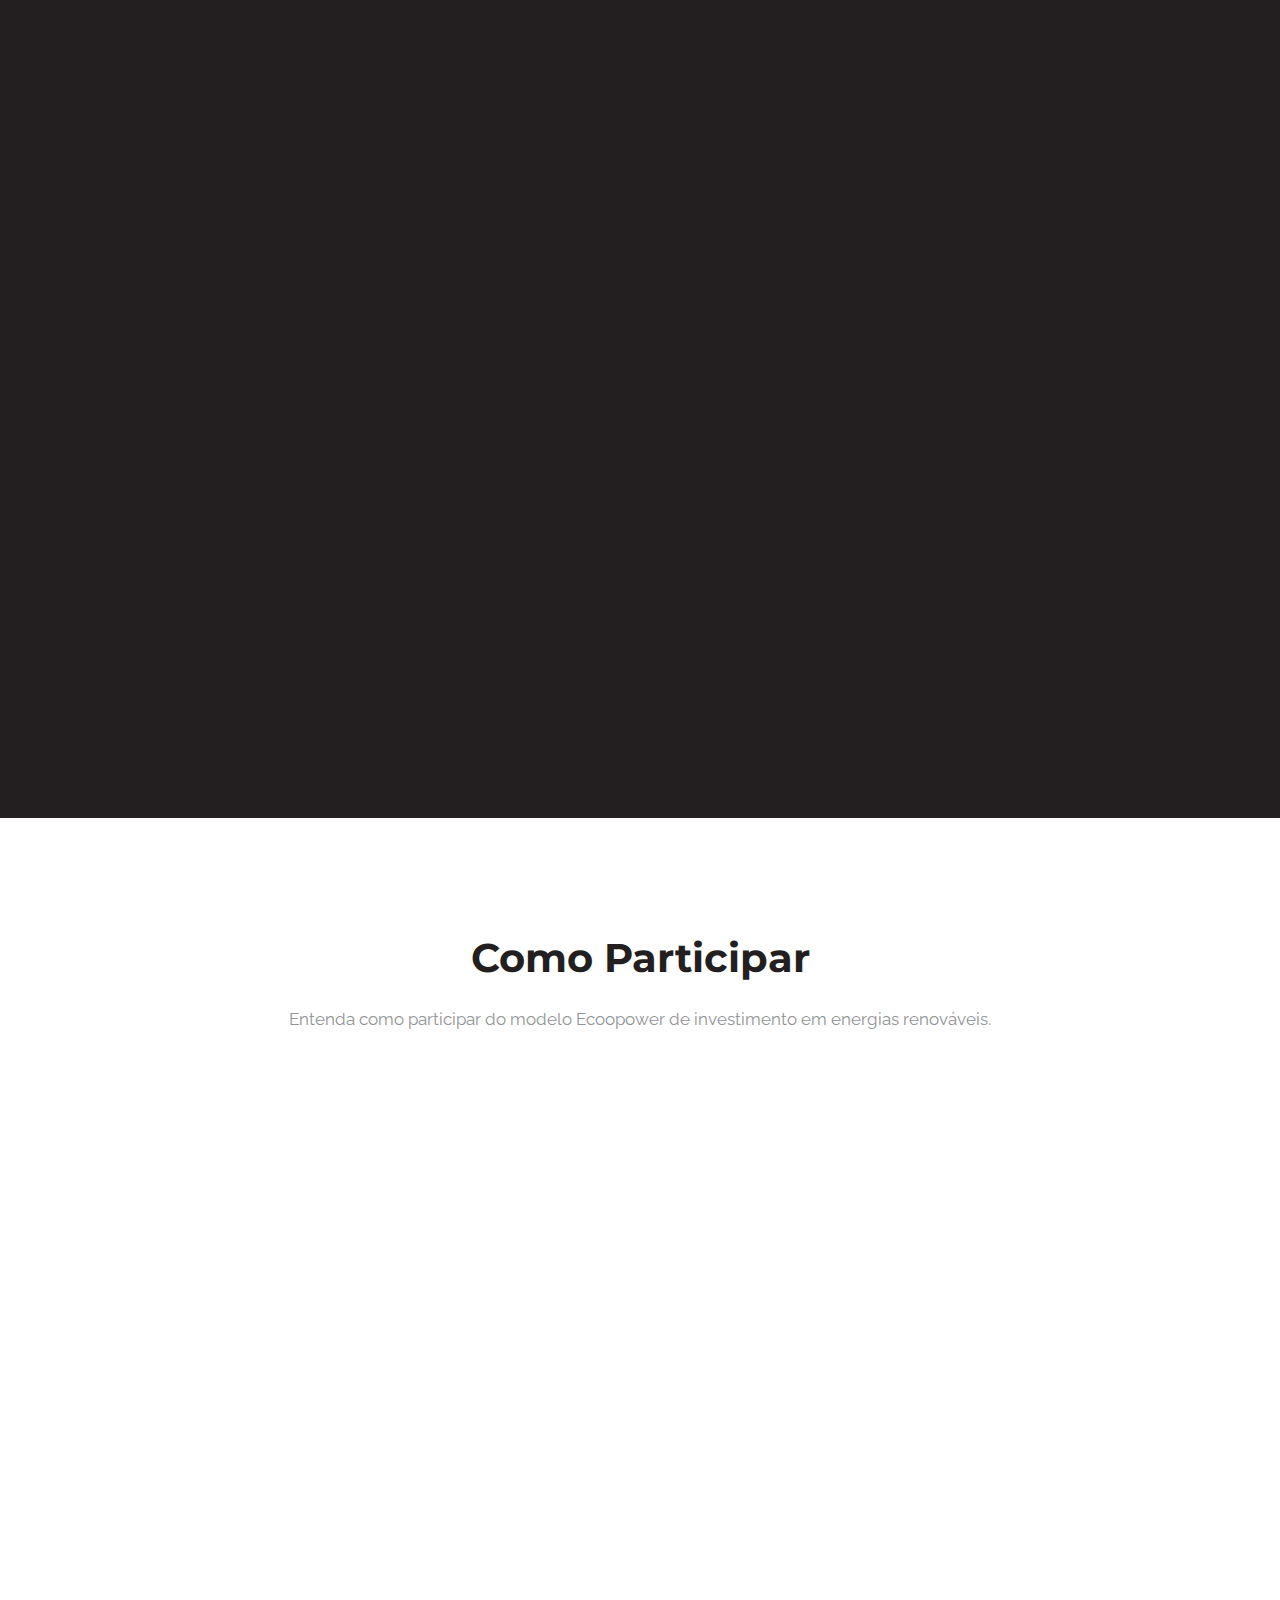
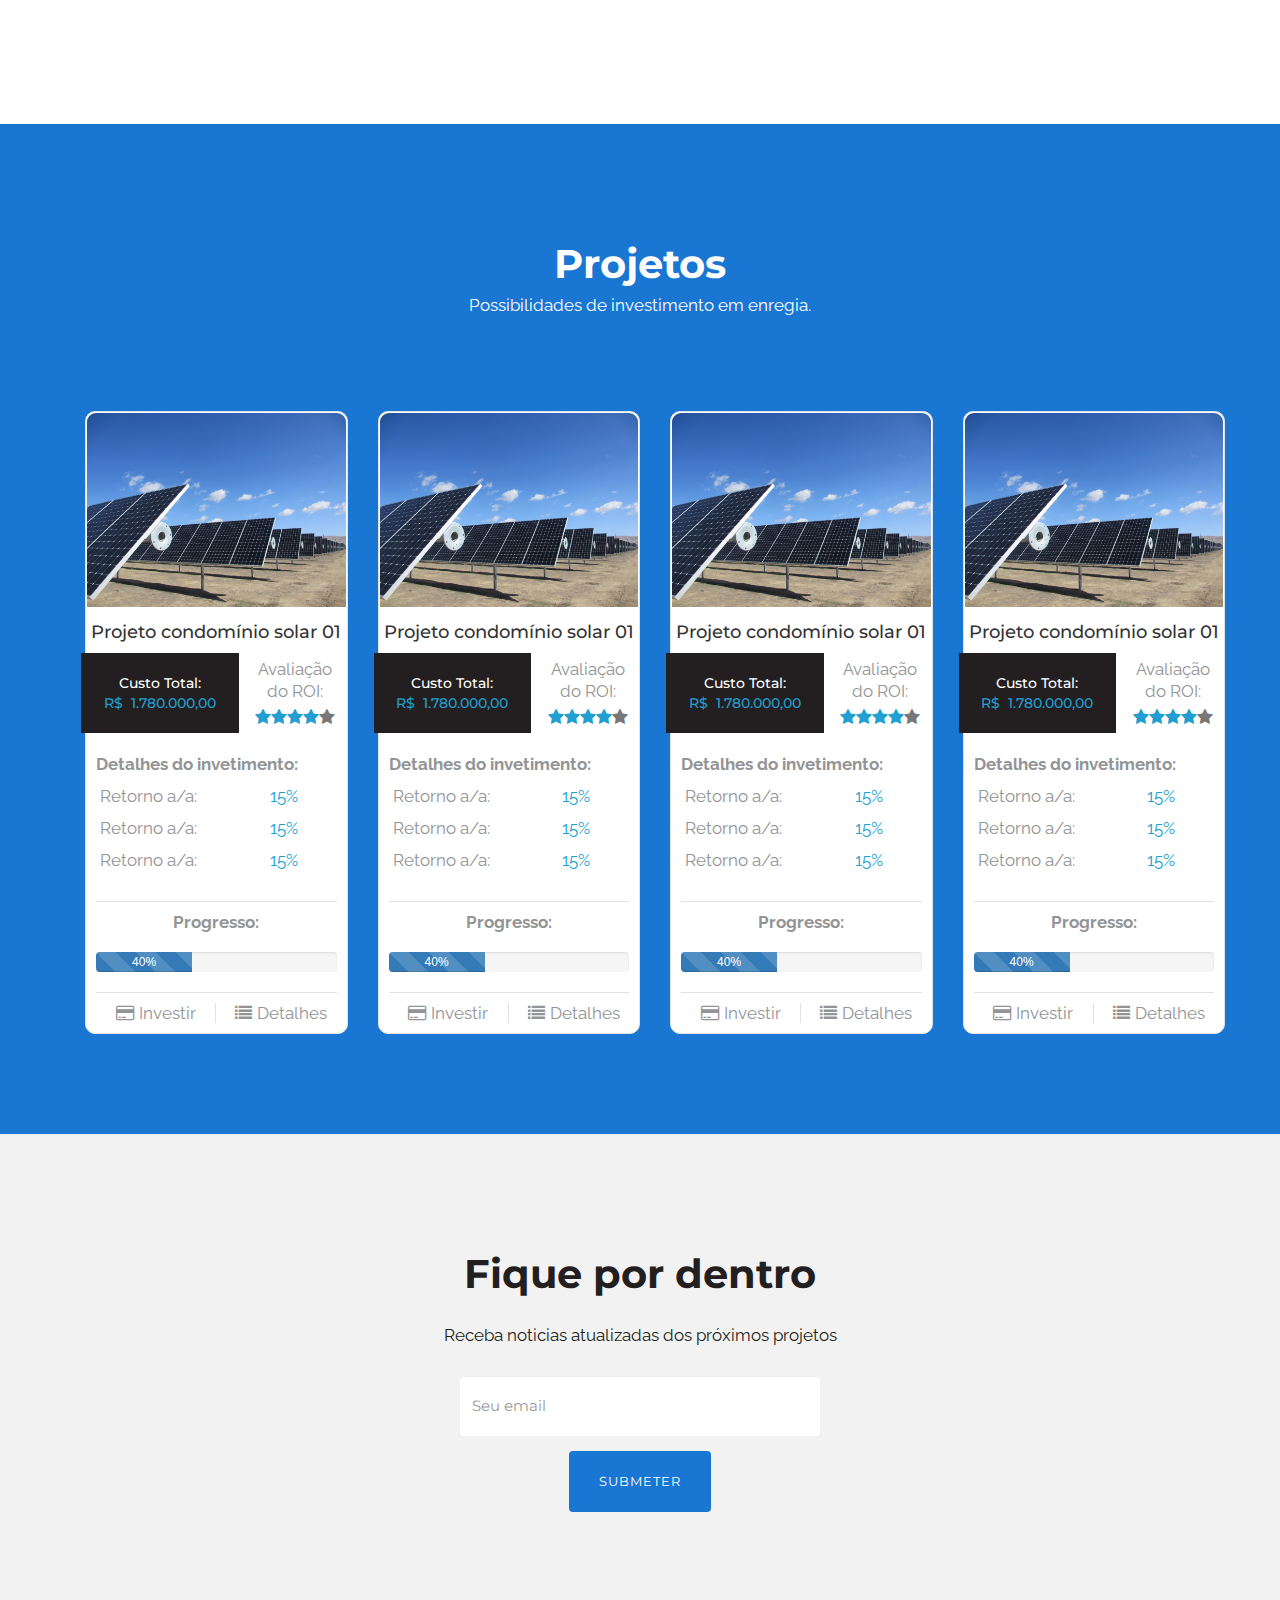
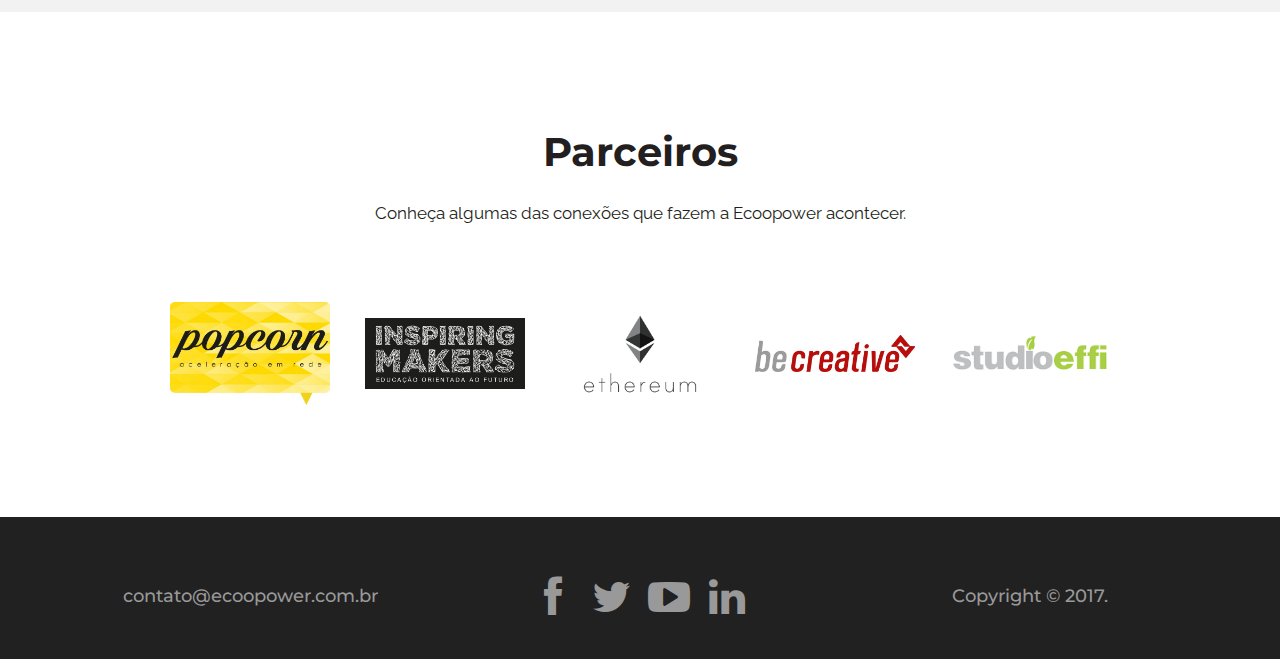
==== commit e47485cd: "insert partners front end" ====
--- a/public/index.html
+++ b/public/index.html
@@ -1,7 +1,7 @@
 <!DOCTYPE html>
 <html lang="en"><head>
   <meta charset="utf-8">
-  <title>eCooPower</title>
+  <title>Ecoopower</title>
   <meta name="keywords" content="">
   <meta name="description" content="">
   <meta name="viewport" content="width=device-width, initial-scale=1.0, maximum-scale=1.0, user-scalable=no">
@@ -50,19 +50,10 @@
 
     <header>
       <div class="container">
-        <div class="row" id="fixedNav">
-          <div class="col-xs-4">
-            <a class="logo0 hidden-xs" href="/"><img src="img/transpLogo.png" alt="Logo"></a>
-          </div>
-          <div class="col-xs-8 signin text-right navbar-nav">
-            <a href="#pricing" class="scroll">Pricing</a>&nbsp; &nbsp;<a href="#">Sign in</a>
-          </div>
-        </div>
 
         <div class="row header-info">
           <div class="col-sm-10 col-sm-offset-1 text-center">
-            <a class="logo1"><img src="img/transpLogo.png" alt="Logo"></a>
-            <!-- <h1 class="wow fadeIn">eCooPower</h1> -->
+            <h1 class="wow fadeIn">Bem-Vindo a Ecoopower</h1>
             <br>
             <p class="lead wow fadeIn" data-wow-delay="0.5s">Somos uma comunidade que possibilita acesso e investimento em plantas urbanas de energia solar <br> através do conceito de multi-propriedade baseado em tecnologia blockchain.</p>
             <br />
@@ -140,7 +131,7 @@
                     <h2 class="black">Como Participar</h2>
                     <br>
                     <p class="text-intro ">
-                    Entenda como participar do modelo eCooPower de investimento em energias renováveis.
+                    Entenda como participar do modelo Ecoopower de investimento em energias renováveis.
                 </p>
                 </div>
                 <div class="getting-started-info-row row">
@@ -465,8 +456,8 @@
     </section>
 
 
-    <section id="press" class="pad-sm">
-      <div class="container">
+    <section id="partners" class="pad-sm">
+     <!--  <div class="container">
 
         <div class="row margin-30 news-container">
           <div class="col-sm-10 col-sm-offset-1 col-md-8 col-md-offset-2 wow fadeInLeft" data-wow-delay="0.8s">
@@ -488,7 +479,37 @@
           </div>
         </div>
 
-      </div>
+      </div> -->
+
+
+    
+        <div class="container text-center">
+
+        <h2 class="black">Parceiros</h2>
+        <br />
+        <p class="black">Conheça algumas das conexões que fazem a Ecoopower acontecer.</p>
+        <br />
+        <br>
+
+            <div id="partnerImg" class="row centered">
+            <br>
+                <div class="col-md-2 col-md-offset-1">
+                    <img src="img/Popcorn.jpg" alt="">
+                </div>
+                <div class="col-md-2">
+                    <img src="img/Logo_IM.jpg" alt="">
+                </div>
+                <div class="col-md-2">
+                    <img src="img/ETHEREUM-LOGO.png" alt="">
+                </div>
+                <div class="col-md-2">
+                    <img src="img/Logo_becreative.jpg" alt="">
+                </div>
+                <div class="col-md-2">
+                    <img src="img/studioeffi-logo.png" alt="">
+                </div>
+            </div>
+        </div>
     </section>
 
 
@@ -505,13 +526,10 @@
 
           <div style="color: #999" class="col-sm-4">
           <br>
-              <!-- <a href='#'><i class="fa fa-twitch fa-3x fa-fw"></i></a> -->
               <a href='#'><i class="fa fa-facebook fa-3x fa-fw"></i></a>
               <a href='#'><i class="fa fa-twitter fa-3x fa-fw"></i></a>
               <a href='#'><i class="fa fa-youtube-play fa-3x fa-fw"></i></a>
               <!-- <a href='#'><i class="fa fa-rss fa-3x fa-fw"></i></a> -->
-              <!-- <a href='#'><i class="fa fa-vine fa-3x fa-fw"></i></a> -->
-              <!-- <a href='#'><i class="fa fa-flickr fa-3x fa-fw"></i></a> -->
               <a href='#'><i class="fa fa-linkedin fa-3x fa-fw"></i></a>
               <br>
           </div>
--- a/public/css/main.css
+++ b/public/css/main.css
@@ -279,7 +279,7 @@
 
 .logo1 img {
   padding-bottom: 40px;
-  width: 350px;
+  width: 350px; 
 }
 
 
@@ -287,7 +287,7 @@
    Main styles
    ========================================================================== */
 header {
-  background: url(../img/solarFarm0.jpg) no-repeat center center;
+  background: url(../img/header01.jpeg) no-repeat /*center*/ center;
   width: 100%;
   padding: 20px 10px 60px 10px;
   height: 100vh;
@@ -707,7 +707,16 @@
     font-weight: bold;
 }
 
-
+#partnerImg {
+  display: flex;
+  align-items: center;
+}
+
+#partnerImg img {
+  width: 160px;
+  vertical-align: bottom;
+  margin-top: 10%;
+}
 
 
 /* ==========================================================================
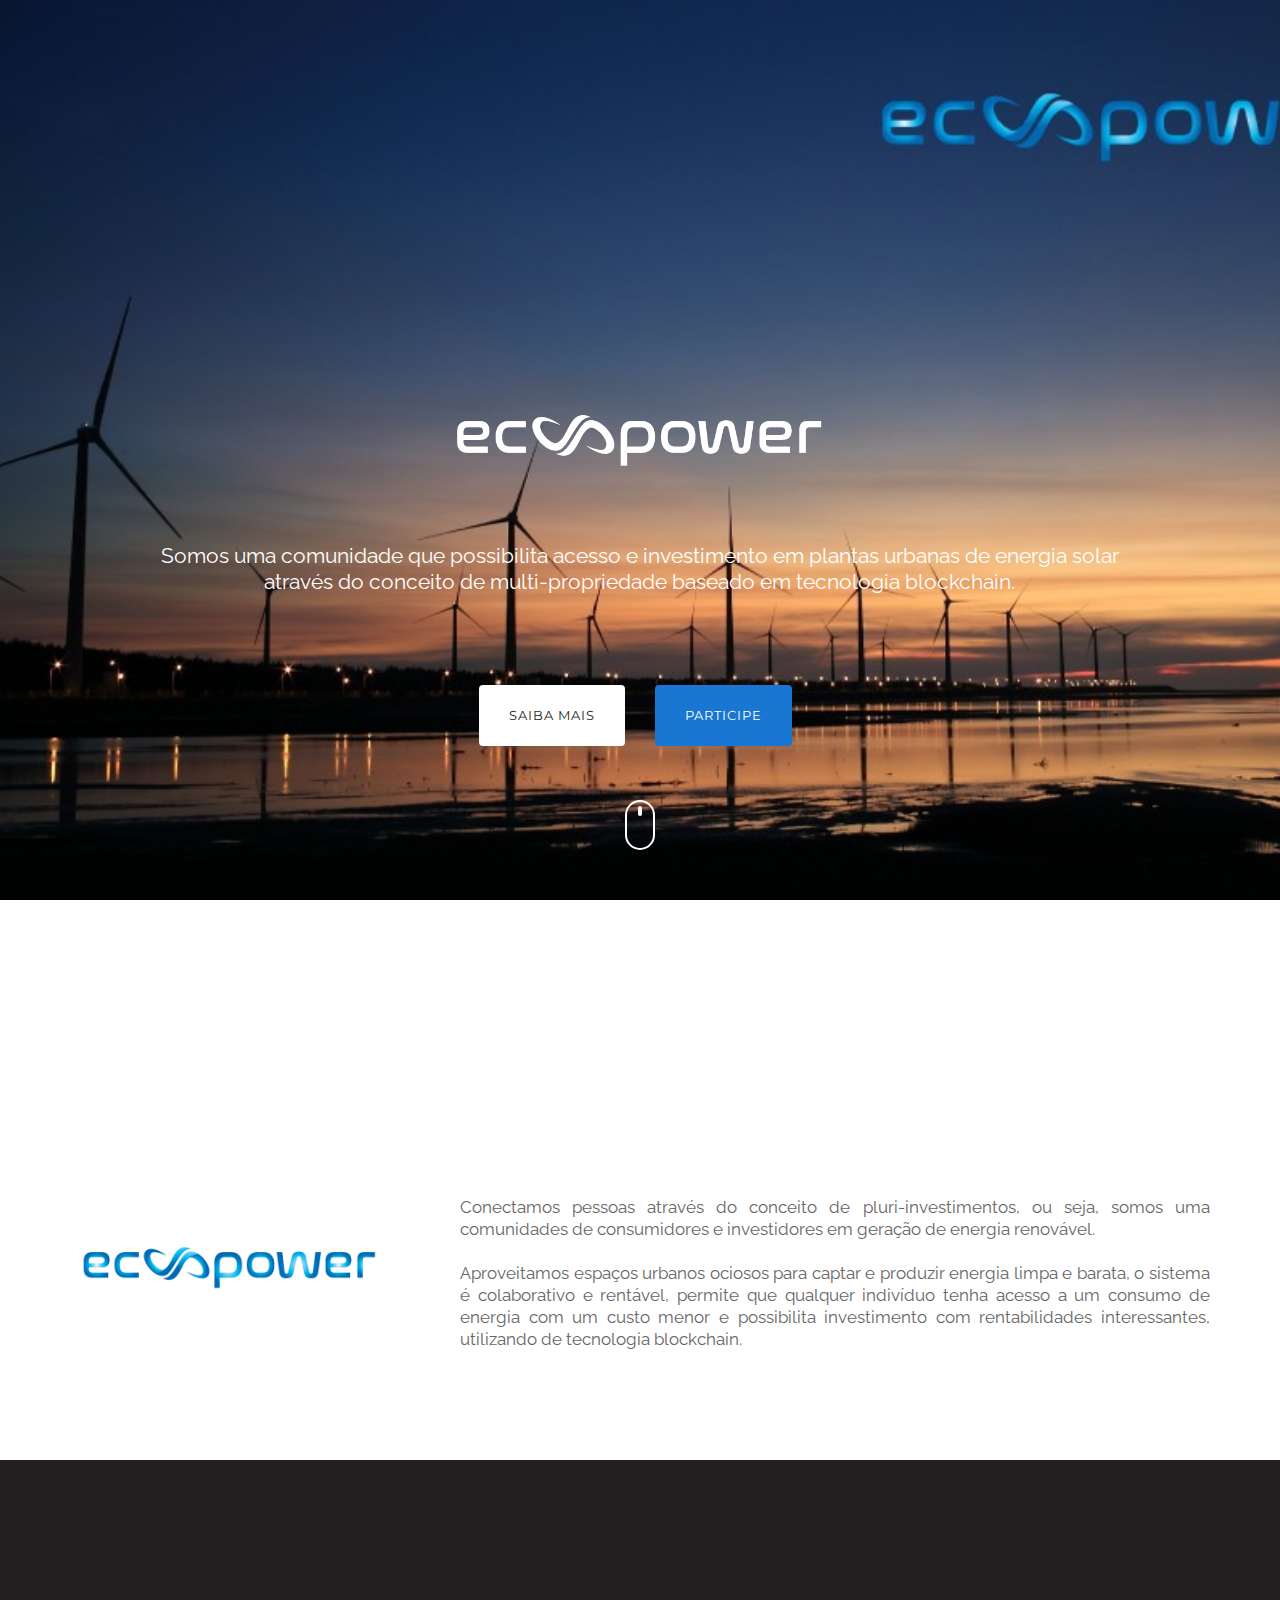
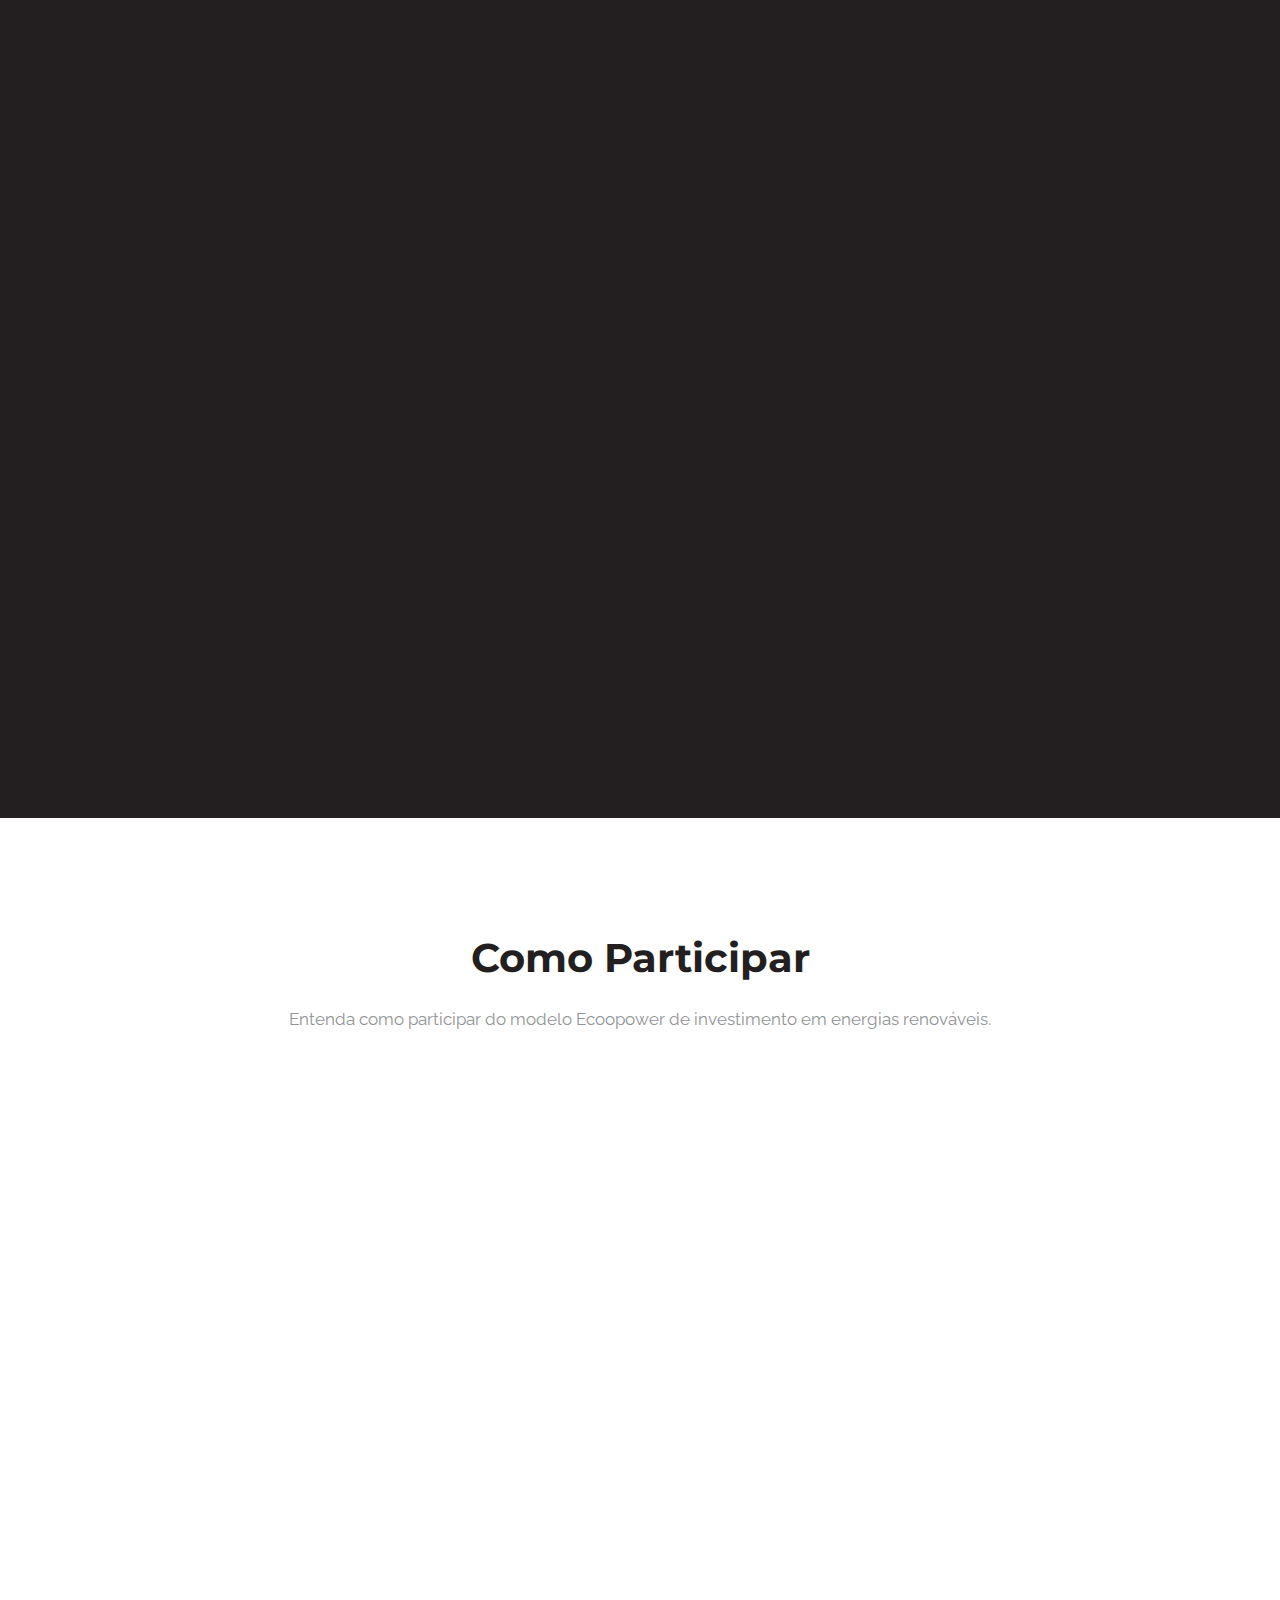
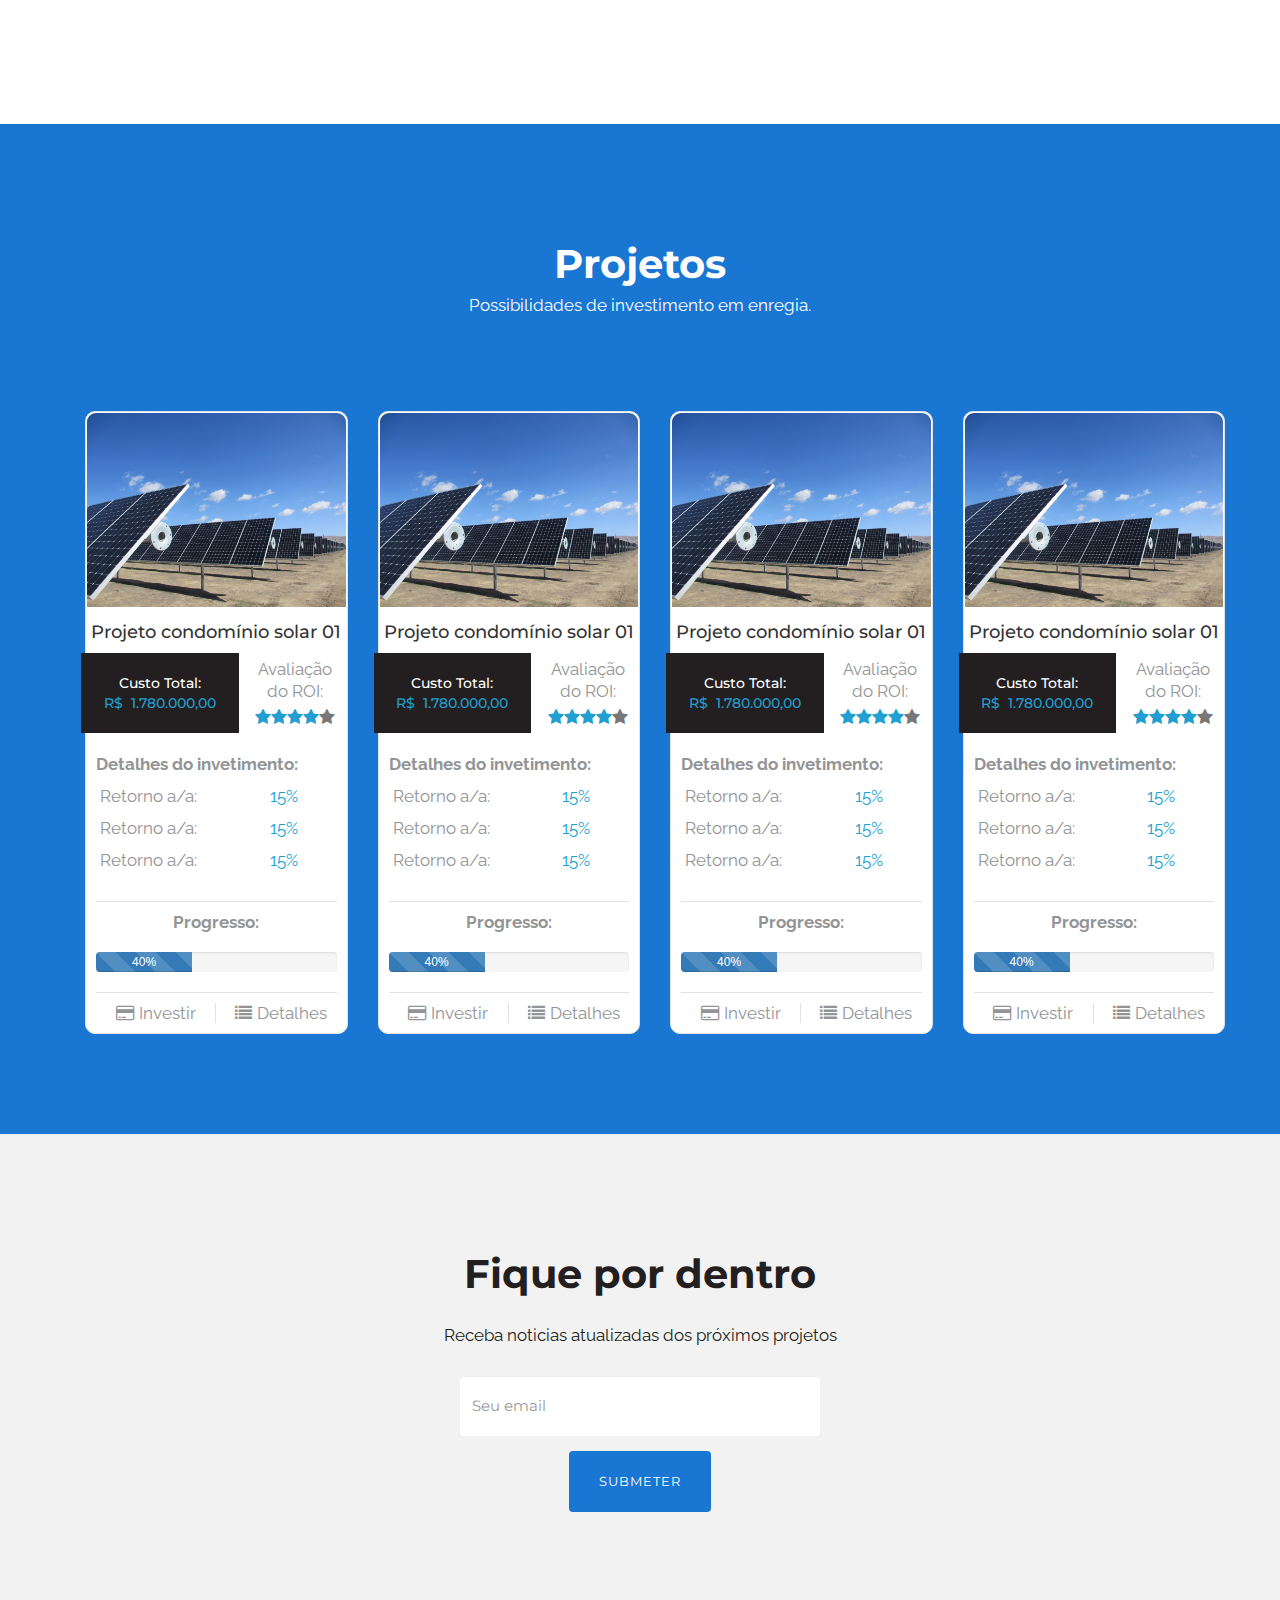
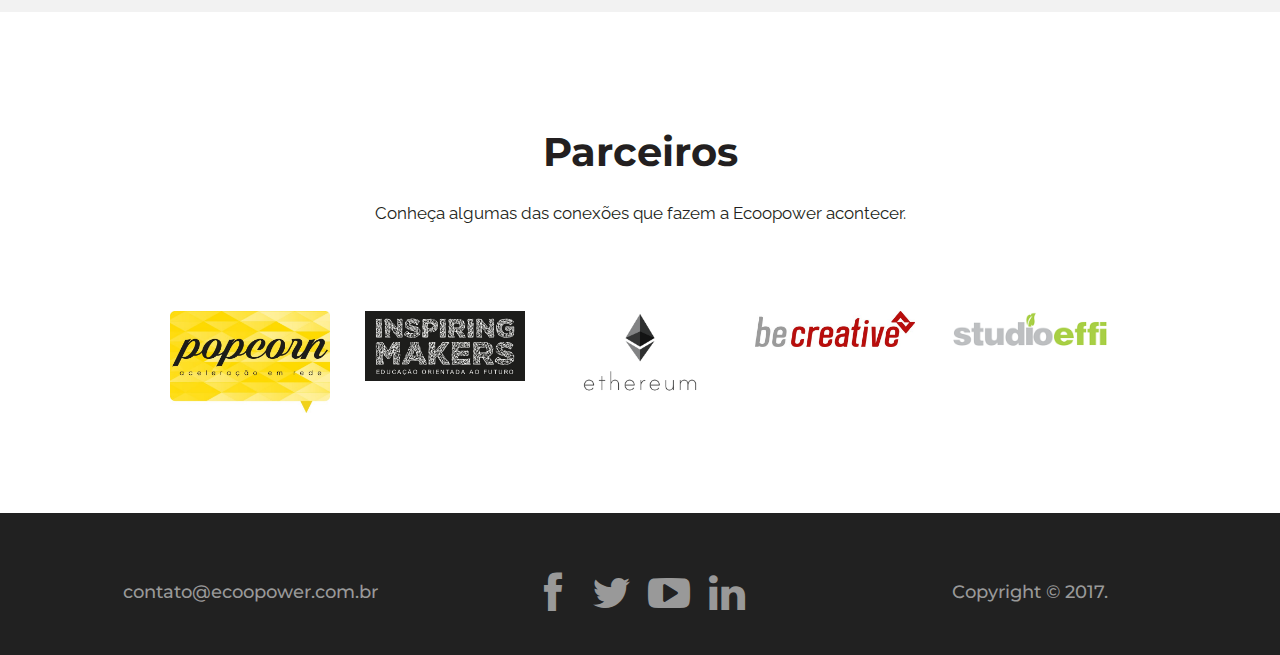
==== commit bb62b2e2: "insert new logo front end" ====
--- a/public/index.html
+++ b/public/index.html
@@ -36,7 +36,7 @@
             <span class="icon-bar"></span>
             <span class="icon-bar"></span>
           </button>
-          <a class="logo" href=""><img src="img/transpLogo.png" alt="Logo"></a>
+          <a class="logo" href=""><img src="img/ecoopower12.png" alt="Logo"></a>
         </div>
         <div class="navbar-collapse collapse">
           <ul class="nav navbar-nav navbar-right">
@@ -53,7 +53,7 @@
 
         <div class="row header-info">
           <div class="col-sm-10 col-sm-offset-1 text-center">
-            <h1 class="wow fadeIn">Bem-Vindo a Ecoopower</h1>
+            <img class="logo1 wow fadeIn" data-wow-delay="0.2s" src="img/ecoopower2.png">
             <br>
             <p class="lead wow fadeIn" data-wow-delay="0.5s">Somos uma comunidade que possibilita acesso e investimento em plantas urbanas de energia solar <br> através do conceito de multi-propriedade baseado em tecnologia blockchain.</p>
             <br />
@@ -90,7 +90,7 @@
             </div>    
             <div class="row">
                 <div class="col-md-4">
-                    <img class="hidden-xs" id="logoIntro" src="img/transpLogo.png" alt="Logo">
+                    <img class="hidden-xs" id="logoIntro" src="img/ecoopower12.png" alt="Logo">
                 </div>  
                 <div class="col-md-8">
                     <div>
--- a/public/css/main.css
+++ b/public/css/main.css
@@ -267,9 +267,9 @@
 }
 
 .logo img {
-	margin-top: 6px;
-  width: 180px;
-  margin-left: 25px;
+	margin-top: 2px;
+  width: 280px;
+  margin-left: 5px;
 }
 
 .logo0 img {
@@ -277,9 +277,9 @@
   width: 250px;
 }
 
-.logo1 img {
+.logo1 {
   padding-bottom: 40px;
-  width: 350px; 
+  width: 400px; 
 }
 
 
@@ -390,8 +390,8 @@
 }
 
 #logoIntro {
-  width: 300px;
-  padding-top: 50px;
+  width: 320px;
+  padding-top: 45px;
 }
 
 .titleExplanation h2{
@@ -708,7 +708,6 @@
 }
 
 #partnerImg {
-  display: flex;
   align-items: center;
 }
 
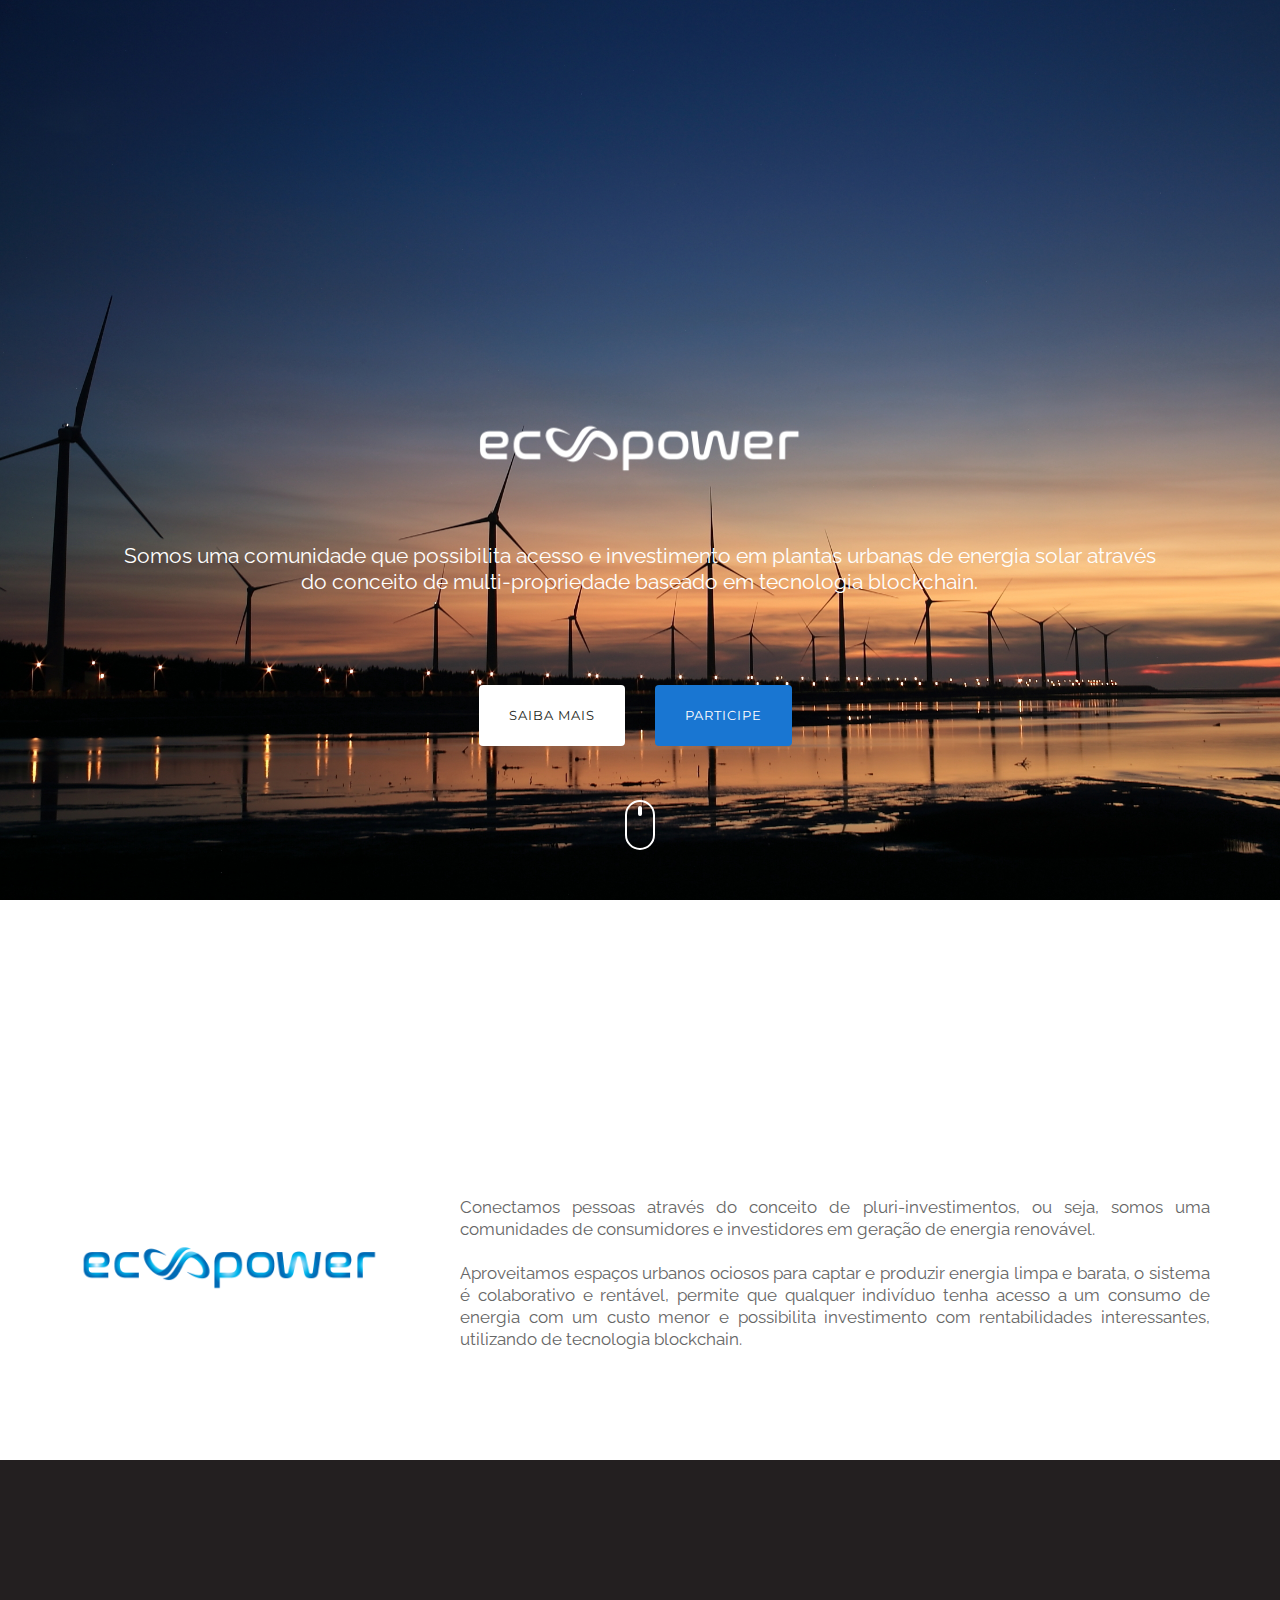
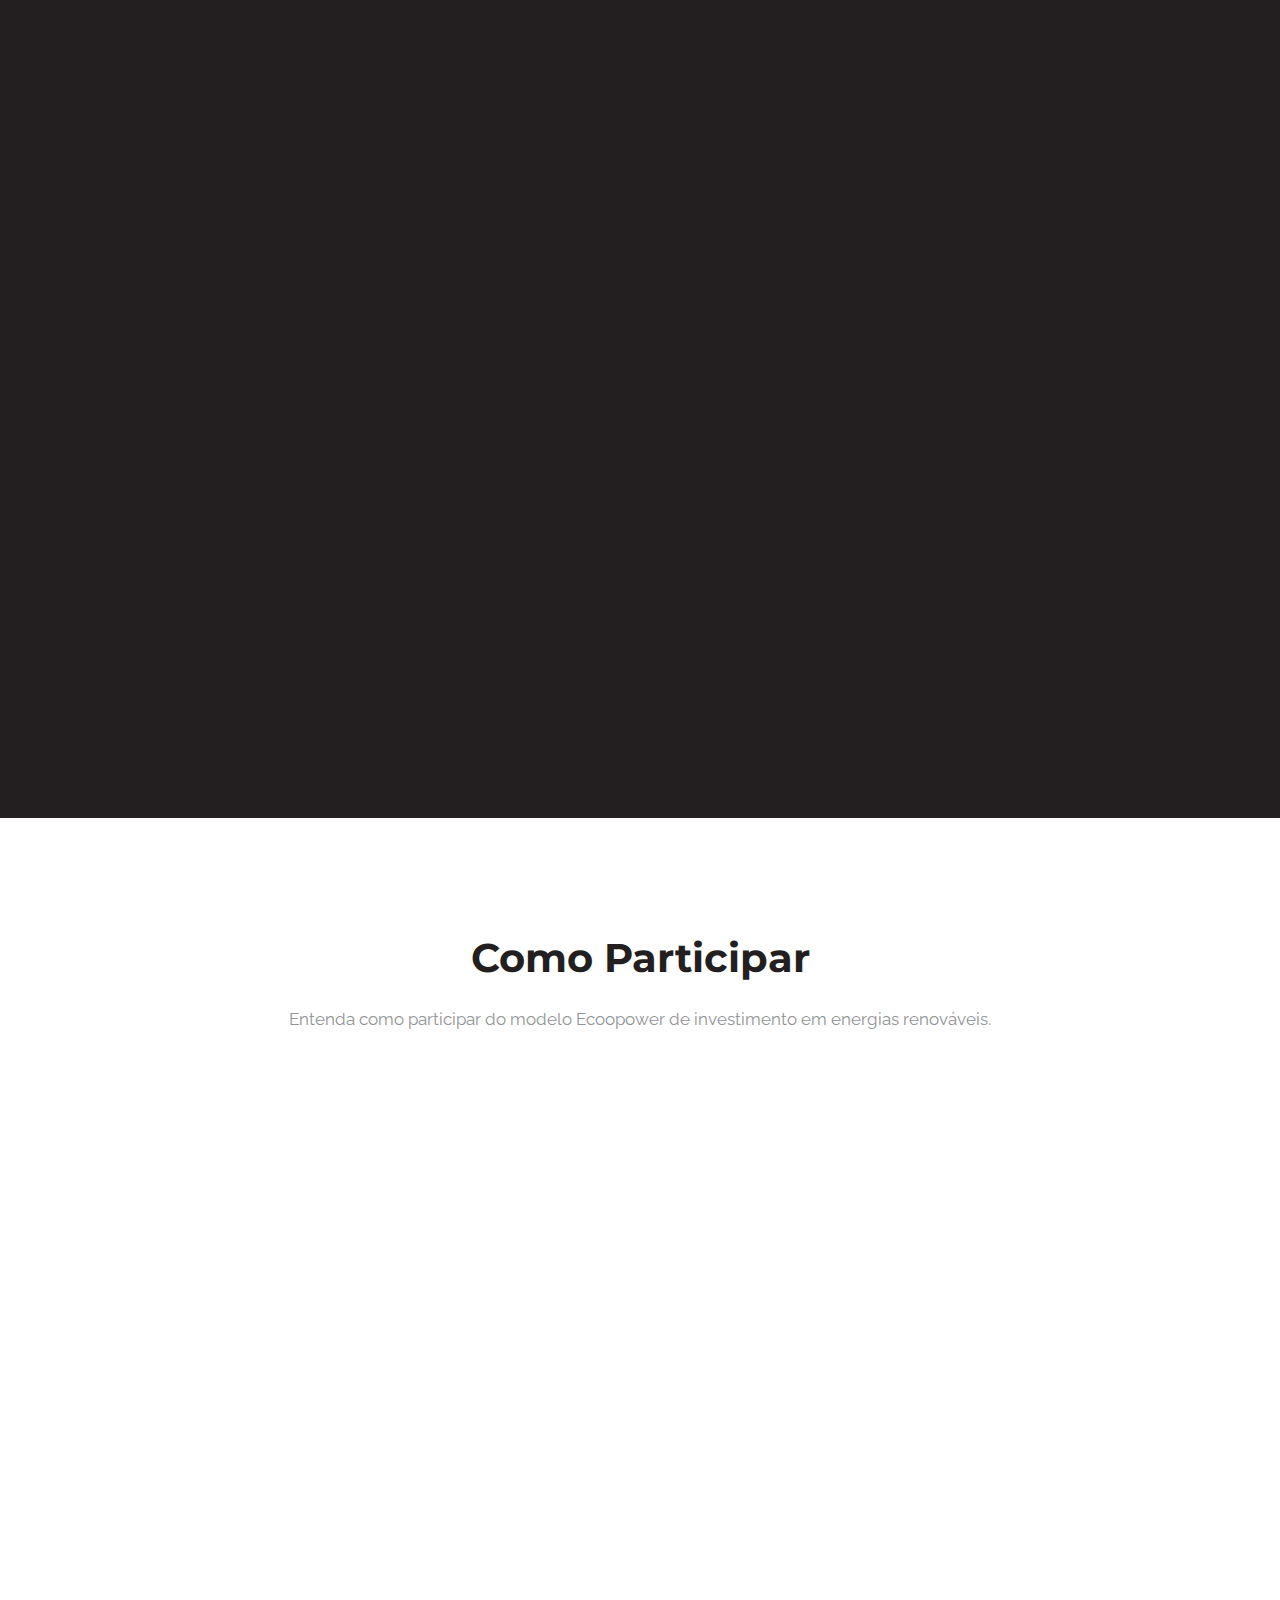
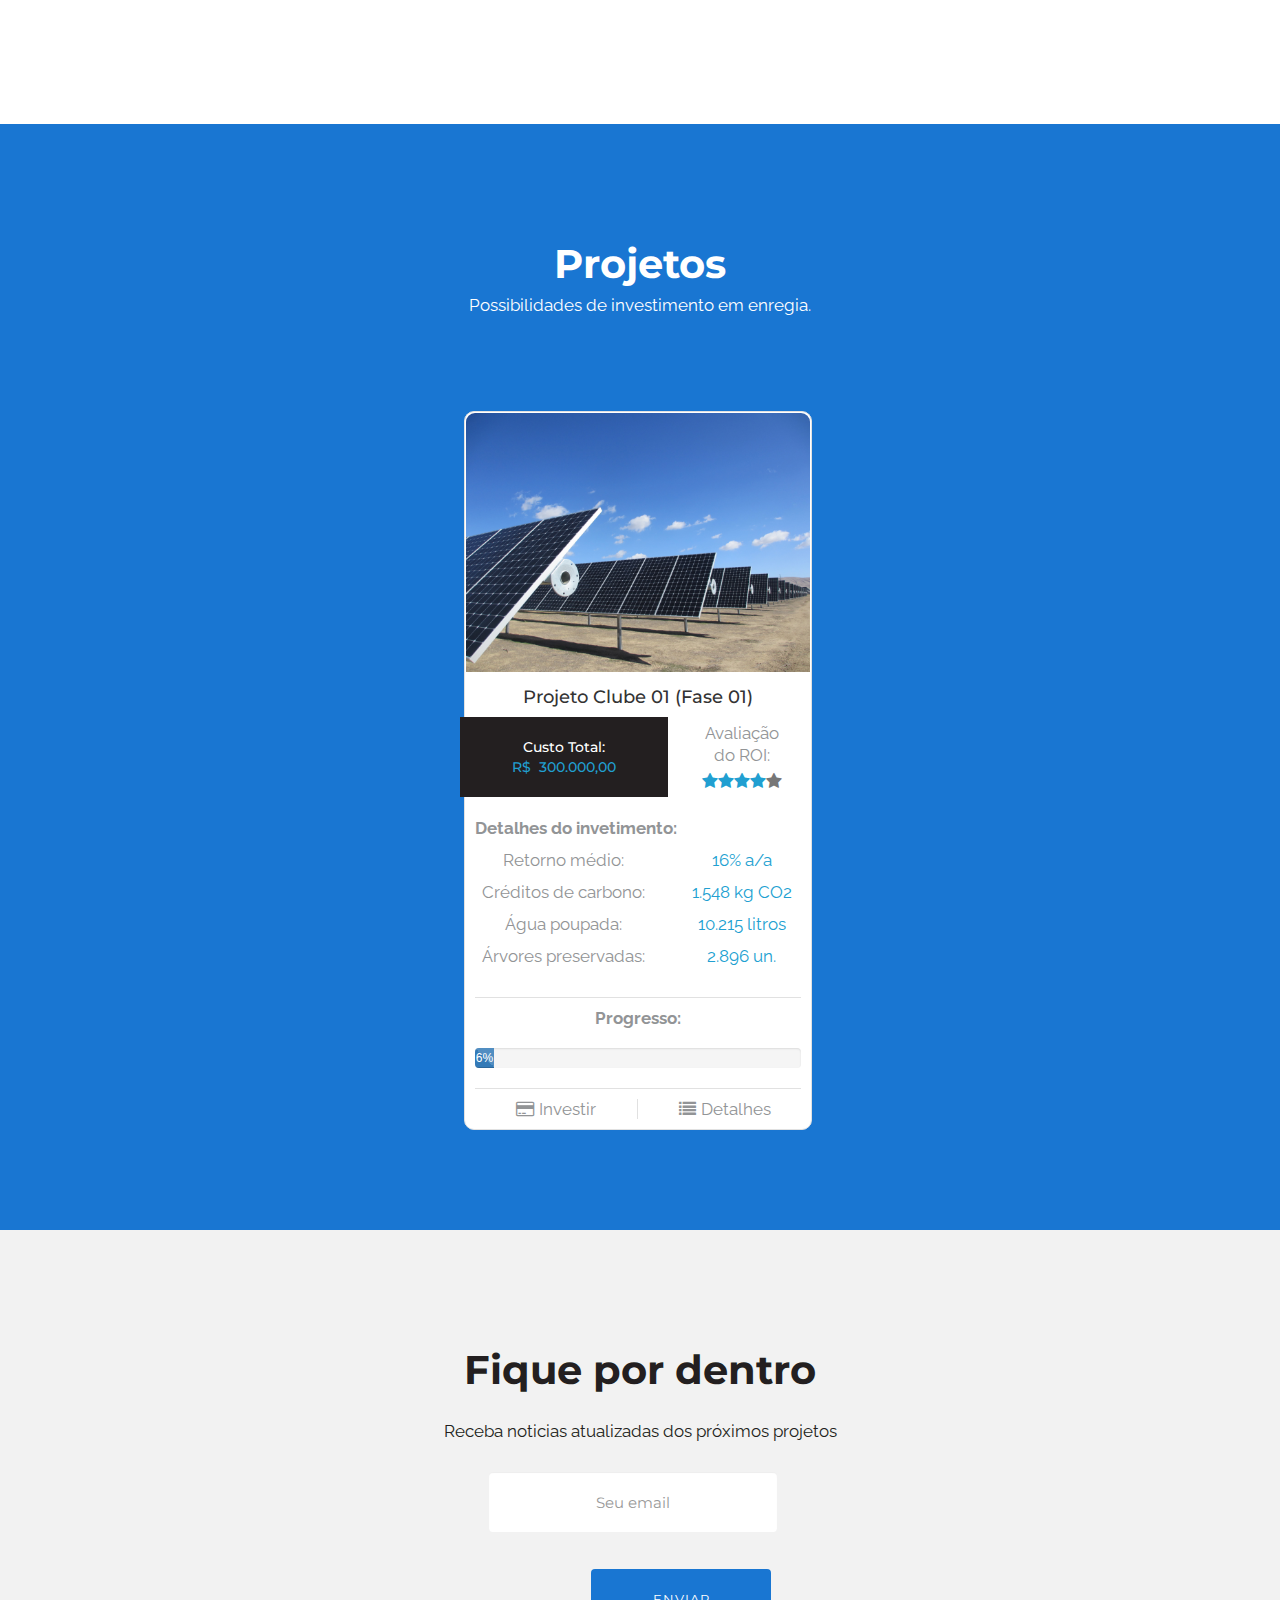
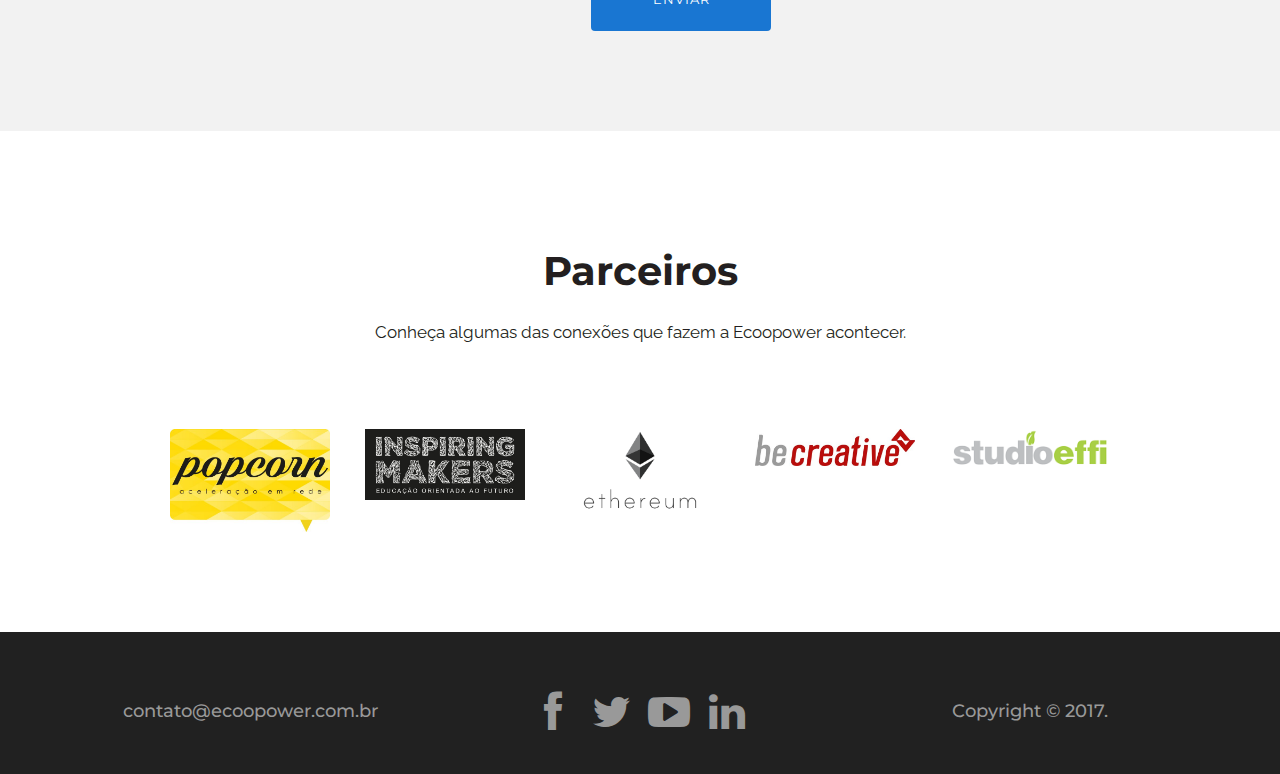
==== commit 757bab15: "add mailchimp lead list" ====
--- a/public/index.html
+++ b/public/index.html
@@ -21,6 +21,13 @@
   <link rel="stylesheet" href="css/bootstrap.min.css">
   <link rel="stylesheet" href="css/main.css">
 
+
+    <link href="//cdn-images.mailchimp.com/embedcode/slim-10_7.css" rel="stylesheet" type="text/css">
+    <style type="text/css">
+        #mc_embed_signup{clear:center; font:14px Helvetica,Arial,sans-serif; width: 100%; margin-right: auto;
+}
+    </style>
+
   <script src="js/modernizr-2.7.1.js"></script>
 
 </head>
@@ -55,7 +62,7 @@
           <div class="col-sm-10 col-sm-offset-1 text-center">
             <img class="logo1 wow fadeIn" data-wow-delay="0.2s" src="img/ecoopower2.png">
             <br>
-            <p class="lead wow fadeIn" data-wow-delay="0.5s">Somos uma comunidade que possibilita acesso e investimento em plantas urbanas de energia solar <br> através do conceito de multi-propriedade baseado em tecnologia blockchain.</p>
+            <p class="lead wow fadeIn" data-wow-delay="0.5s">Somos uma comunidade que possibilita acesso e investimento em plantas urbanas de energia solar através do conceito de multi-propriedade baseado em tecnologia blockchain.</p>
             <br />
 
             <div class="row">
@@ -186,19 +193,22 @@
         </div>
 
         <div class="container" style="margin-top:50px;">
-        	<div class="row">
-
-            	<div class="col-xs-12 col-sm-6 col-md-3">
+        	<div class="row" style=" padding-right: 3%">
+
+                <div class="col-xs-12 col-sm-12 col-md-4">
+                </div>
+
+            	<div class="col-xs-12 col-sm-12 col-md-4">
                     <div class="col-item">
                         <div class="photo">
                             <img src="../img/solarFarm.jpg" class="img-responsive" alt="a" />
-                            <h4 class="text-center">Projeto condomínio solar 01</h4>
+                            <h4 class="text-center">Projeto Clube 01 (Fase 01)</h4>
                         </div>
                         <div class="info">
                             <div class="row">
                                 <div class="price col-md-7 col-xs-7 text-center">
                                     <h5>Custo Total:</h5>
-                                    <h5 class="price-text-color">R$&nbsp 1.780.000,00</h5>
+                                    <h5 class="price-text-color">R$&nbsp 300.000,00</h5>
                                 </div>
 
                                 <div class="rating col-md-5 col-xs-5">
@@ -214,16 +224,20 @@
                                 <br>
                                 <p><strong>Detalhes do invetimento:</strong></p>
                                 <div class="row">    
-                                    <p class="text-center col-md-6 col-sm-6 col-xs-6">Retorno a/a: </p>
-                                    <p class="text-center price-text-color col-md-6 col-sm-6 col-xs-6">15%</p>
+                                    <p class="text-center col-md-7 col-sm-7 col-xs-7">Retorno médio: </p>
+                                    <p class="text-center price-text-color col-md-5 col-sm-5 col-xs-5">16% a/a</p>
                                 </div>
                                 <div class="row">    
-                                    <p class="text-center col-md-6 col-sm-6 col-xs-6">Retorno a/a: </p>
-                                    <p class="text-center price-text-color col-md-6 col-sm-6 col-xs-6">15%</p>
+                                    <p class="text-center col-md-7 col-sm-7 col-xs-7">Créditos de carbono:</p>
+                                    <p class="text-center price-text-color col-md-5 col-sm-5 col-xs-5">1.548 kg CO2</p>
                                 </div>
                                 <div class="row">    
-                                    <p class="text-center col-md-6 col-sm-6 col-xs-6">Retorno a/a: </p>
-                                    <p class="text-center price-text-color col-md-6 col-sm-6 col-xs-6">15%</p>
+                                    <p class="text-center col-md-7 col-sm-7 col-xs-7">Água poupada: </p>
+                                    <p class="text-center price-text-color col-md-5 col-sm-5 col-xs-5">10.215 litros</p>
+                                </div>                                
+                                <div class="row">    
+                                    <p class="text-center col-md-7 col-sm-7 col-xs-7">Árvores preservadas: </p>
+                                    <p class="text-center price-text-color col-md-5 col-sm-5 col-xs-5">2.896 un.</p>
                                 </div>
                                 <br>
                             </div>
@@ -231,8 +245,8 @@
                                 <p><strong>Progresso:</strong></p>
                                 <br>
                                 <div class="progress">
-                                    <div class="progress-bar progress-bar-striped active" role="progressbar" aria-valuenow="40" aria-valuemin="0" aria-valuemax="100" style="width:40%">
-                                        40%
+                                    <div class="progress-bar progress-bar-striped active" role="progressbar" aria-valuenow="6" aria-valuemin="0" aria-valuemax="100" style="width:6%">
+                                        6%
                                     </div>
                                 </div>
                             </div>
@@ -246,182 +260,11 @@
                             </div>
                         </div>
                     </div>
-                </div>                <div class="col-xs-12 col-sm-6 col-md-3">
-                    <div class="col-item">
-                        <div class="photo">
-                            <img src="../img/solarFarm.jpg" class="img-responsive" alt="a" />
-                            <h4 class="text-center">Projeto condomínio solar 01</h4>
-                        </div>
-                        <div class="info">
-                            <div class="row">
-                                <div class="price col-md-7 col-xs-7 text-center">
-                                    <h5>Custo Total:</h5>
-                                    <h5 class="price-text-color">R$&nbsp 1.780.000,00</h5>
-                                </div>
-
-                                <div class="rating col-md-5 col-xs-5">
-                                    <p class="text-center">Avaliação <br> do ROI:</p>
-                                    <div class="stars text-center">
-                                        <i class="price-text-color fa fa-star"></i><i class="price-text-color fa fa-star">
-                                        </i><i class="price-text-color fa fa-star"></i><i class="price-text-color fa fa-star">
-                                        </i><i class="fa fa-star"></i>
-                                    </div>
-                                </div>
-                            </div>
-                            <div class="clear-left">
-                                <br>
-                                <p><strong>Detalhes do invetimento:</strong></p>
-                                <div class="row">    
-                                    <p class="text-center col-md-6 col-sm-6 col-xs-6">Retorno a/a: </p>
-                                    <p class="text-center price-text-color col-md-6 col-sm-6 col-xs-6">15%</p>
-                                </div>
-                                <div class="row">    
-                                    <p class="text-center col-md-6 col-sm-6 col-xs-6">Retorno a/a: </p>
-                                    <p class="text-center price-text-color col-md-6 col-sm-6 col-xs-6">15%</p>
-                                </div>
-                                <div class="row">    
-                                    <p class="text-center col-md-6 col-sm-6 col-xs-6">Retorno a/a: </p>
-                                    <p class="text-center price-text-color col-md-6 col-sm-6 col-xs-6">15%</p>
-                                </div>
-                                <br>
-                            </div>
-                            <div class="separator clear-left">
-                                <p><strong>Progresso:</strong></p>
-                                <br>
-                                <div class="progress">
-                                    <div class="progress-bar progress-bar-striped active" role="progressbar" aria-valuenow="40" aria-valuemin="0" aria-valuemax="100" style="width:40%">
-                                        40%
-                                    </div>
-                                </div>
-                            </div>
-                            <div class="separator clear-left">
-                                <p class="btn-add">
-                                    <i class="fa fa-credit-card"></i><a href="/">Investir</a></p>
-                                <p class="btn-details">
-                                    <i class="fa fa-list"></i><a href="/">Detalhes</a></p>
-                            </div>
-                            <div class="clearfix">
-                            </div>
-                        </div>
-                    </div>
-                </div>                <div class="col-xs-12 col-sm-6 col-md-3">
-                    <div class="col-item">
-                        <div class="photo">
-                            <img src="../img/solarFarm.jpg" class="img-responsive" alt="a" />
-                            <h4 class="text-center">Projeto condomínio solar 01</h4>
-                        </div>
-                        <div class="info">
-                            <div class="row">
-                                <div class="price col-md-7 col-xs-7 text-center">
-                                    <h5>Custo Total:</h5>
-                                    <h5 class="price-text-color">R$&nbsp 1.780.000,00</h5>
-                                </div>
-
-                                <div class="rating col-md-5 col-xs-5">
-                                    <p class="text-center">Avaliação <br> do ROI:</p>
-                                    <div class="stars text-center">
-                                        <i class="price-text-color fa fa-star"></i><i class="price-text-color fa fa-star">
-                                        </i><i class="price-text-color fa fa-star"></i><i class="price-text-color fa fa-star">
-                                        </i><i class="fa fa-star"></i>
-                                    </div>
-                                </div>
-                            </div>
-                            <div class="clear-left">
-                                <br>
-                                <p><strong>Detalhes do invetimento:</strong></p>
-                                <div class="row">    
-                                    <p class="text-center col-md-6 col-sm-6 col-xs-6">Retorno a/a: </p>
-                                    <p class="text-center price-text-color col-md-6 col-sm-6 col-xs-6">15%</p>
-                                </div>
-                                <div class="row">    
-                                    <p class="text-center col-md-6 col-sm-6 col-xs-6">Retorno a/a: </p>
-                                    <p class="text-center price-text-color col-md-6 col-sm-6 col-xs-6">15%</p>
-                                </div>
-                                <div class="row">    
-                                    <p class="text-center col-md-6 col-sm-6 col-xs-6">Retorno a/a: </p>
-                                    <p class="text-center price-text-color col-md-6 col-sm-6 col-xs-6">15%</p>
-                                </div>
-                                <br>
-                            </div>
-                            <div class="separator clear-left">
-                                <p><strong>Progresso:</strong></p>
-                                <br>
-                                <div class="progress">
-                                    <div class="progress-bar progress-bar-striped active" role="progressbar" aria-valuenow="40" aria-valuemin="0" aria-valuemax="100" style="width:40%">
-                                        40%
-                                    </div>
-                                </div>
-                            </div>
-                            <div class="separator clear-left">
-                                <p class="btn-add">
-                                    <i class="fa fa-credit-card"></i><a href="/">Investir</a></p>
-                                <p class="btn-details">
-                                    <i class="fa fa-list"></i><a href="/">Detalhes</a></p>
-                            </div>
-                            <div class="clearfix">
-                            </div>
-                        </div>
-                    </div>
-                </div>
-                <div class="col-xs-12 col-sm-6 col-md-3">
-                    <div class="col-item">
-                        <div class="photo">
-                            <img src="../img/solarFarm.jpg" class="img-responsive" alt="a" />
-                            <h4 class="text-center">Projeto condomínio solar 01</h4>
-                        </div>
-                        <div class="info">
-                            <div class="row">
-                                <div class="price col-md-7 col-xs-7 text-center">
-                                    <h5>Custo Total:</h5>
-                                    <h5 class="price-text-color">R$&nbsp 1.780.000,00</h5>
-                                </div>
-
-                                <div class="rating col-md-5 col-xs-5">
-                                    <p class="text-center">Avaliação <br> do ROI:</p>
-                                    <div class="stars text-center">
-                                        <i class="price-text-color fa fa-star"></i><i class="price-text-color fa fa-star">
-                                        </i><i class="price-text-color fa fa-star"></i><i class="price-text-color fa fa-star">
-                                        </i><i class="fa fa-star"></i>
-                                    </div>
-                                </div>
-                            </div>
-                            <div class="clear-left">
-                                <br>
-                                <p><strong>Detalhes do invetimento:</strong></p>
-                                <div class="row">    
-                                    <p class="text-center col-md-6 col-sm-6 col-xs-6">Retorno a/a: </p>
-                                    <p class="text-center price-text-color col-md-6 col-sm-6 col-xs-6">15%</p>
-                                </div>
-                                <div class="row">    
-                                    <p class="text-center col-md-6 col-sm-6 col-xs-6">Retorno a/a: </p>
-                                    <p class="text-center price-text-color col-md-6 col-sm-6 col-xs-6">15%</p>
-                                </div>
-                                <div class="row">    
-                                    <p class="text-center col-md-6 col-sm-6 col-xs-6">Retorno a/a: </p>
-                                    <p class="text-center price-text-color col-md-6 col-sm-6 col-xs-6">15%</p>
-                                </div>
-                                <br>
-                            </div>
-                            <div class="separator clear-left">
-                                <p><strong>Progresso:</strong></p>
-                                <br>
-                                <div class="progress">
-                                    <div class="progress-bar progress-bar-striped active" role="progressbar" aria-valuenow="40" aria-valuemin="0" aria-valuemax="100" style="width:40%">
-                                        40%
-                                    </div>
-                                </div>
-                            </div>
-                            <div class="separator clear-left">
-                                <p class="btn-add">
-                                    <i class="fa fa-credit-card"></i><a href="/">Investir</a></p>
-                                <p class="btn-details">
-                                    <i class="fa fa-list"></i><a href="/">Detalhes</a></p>
-                            </div>
-                            <div class="clearfix">
-                            </div>
-                        </div>
-                    </div>
-                </div>
+                </div>
+
+                <div class="col-xs-12 col-sm-12 col-md-4">
+                </div>
+
         	</div>
         </div>
 
@@ -440,13 +283,19 @@
             <br />
 
             <div class="row">
-              <div class="col-sm-8 col-sm-offset-2 col-md-6 col-md-offset-3">
-                <form role="form">
-                  <div class="form-group">
-                    <input type="email" class="form-control" id="exampleInputEmail1" placeholder="Seu email">
-                  </div>
-                  <button type="submit" class="btn btn-primary btn-lg">Submeter</button>
-                </form>
+              <div class="col-sm-8 col-sm-offset-2 col-md-6 col-md-offset-3"> 
+                <div id="mc_embed_signup">
+                    <form role="form" action="//ecoopower.us15.list-manage.com/subscribe/post?u=e7bb11938ebd20e196b453674&amp;id=32291ef46d" method="post" id="mc-embedded-subscribe-form" name="mc-embedded-subscribe-form" class="validate" target="_blank" novalidate>
+                      <div class="form-group">
+                        <input type="email" value="" name="EMAIL" class="text-center form-control email" id="mce-EMAIL" placeholder="Seu email" style="margin-left: 8%; width: 80%;" required>
+                        <!-- real people should not fill this in and expect good things - do not remove this or risk form bot signups-->
+                        <div style="position: relative; left: -5000px;" aria-hidden="true"><input type="text" name="b_e7bb11938ebd20e196b453674_32291ef46d" tabindex="-1" value=""></div>
+                      </div>
+                        <div class="clear">
+                            <button type="submit" class="btn btn-primary btn-lg" value="Subscribe" name="subscribe" id="mc-embedded-subscribe" style="margin-left: 23%; width: 50%;">Enviar</button>
+                        </div>
+                    </form>
+                </div>
               </div>
             </div><!--End Form row-->
 
--- a/public/css/main.css
+++ b/public/css/main.css
@@ -279,15 +279,14 @@
 
 .logo1 {
   padding-bottom: 40px;
-  width: 400px; 
-}
-
+  width: 350px; 
+}
 
 /* ==========================================================================
    Main styles
    ========================================================================== */
 header {
-  background: url(../img/header01.jpeg) no-repeat /*center*/ center;
+  background: url(../img/heolica.jpeg) no-repeat /*center*/ center;
   width: 100%;
   padding: 20px 10px 60px 10px;
   height: 100vh;
@@ -399,7 +398,7 @@
 }
 
 #be-the-first {
-  background: url(../img/blueBackground.jpg) #231f20 no-repeat center center fixed;
+  background: url(../img/wind-power-moon.jpg) #231f20 no-repeat center center fixed;
   min-height: 300px;
   -webkit-background-size: cover;
   -moz-background-size: cover;
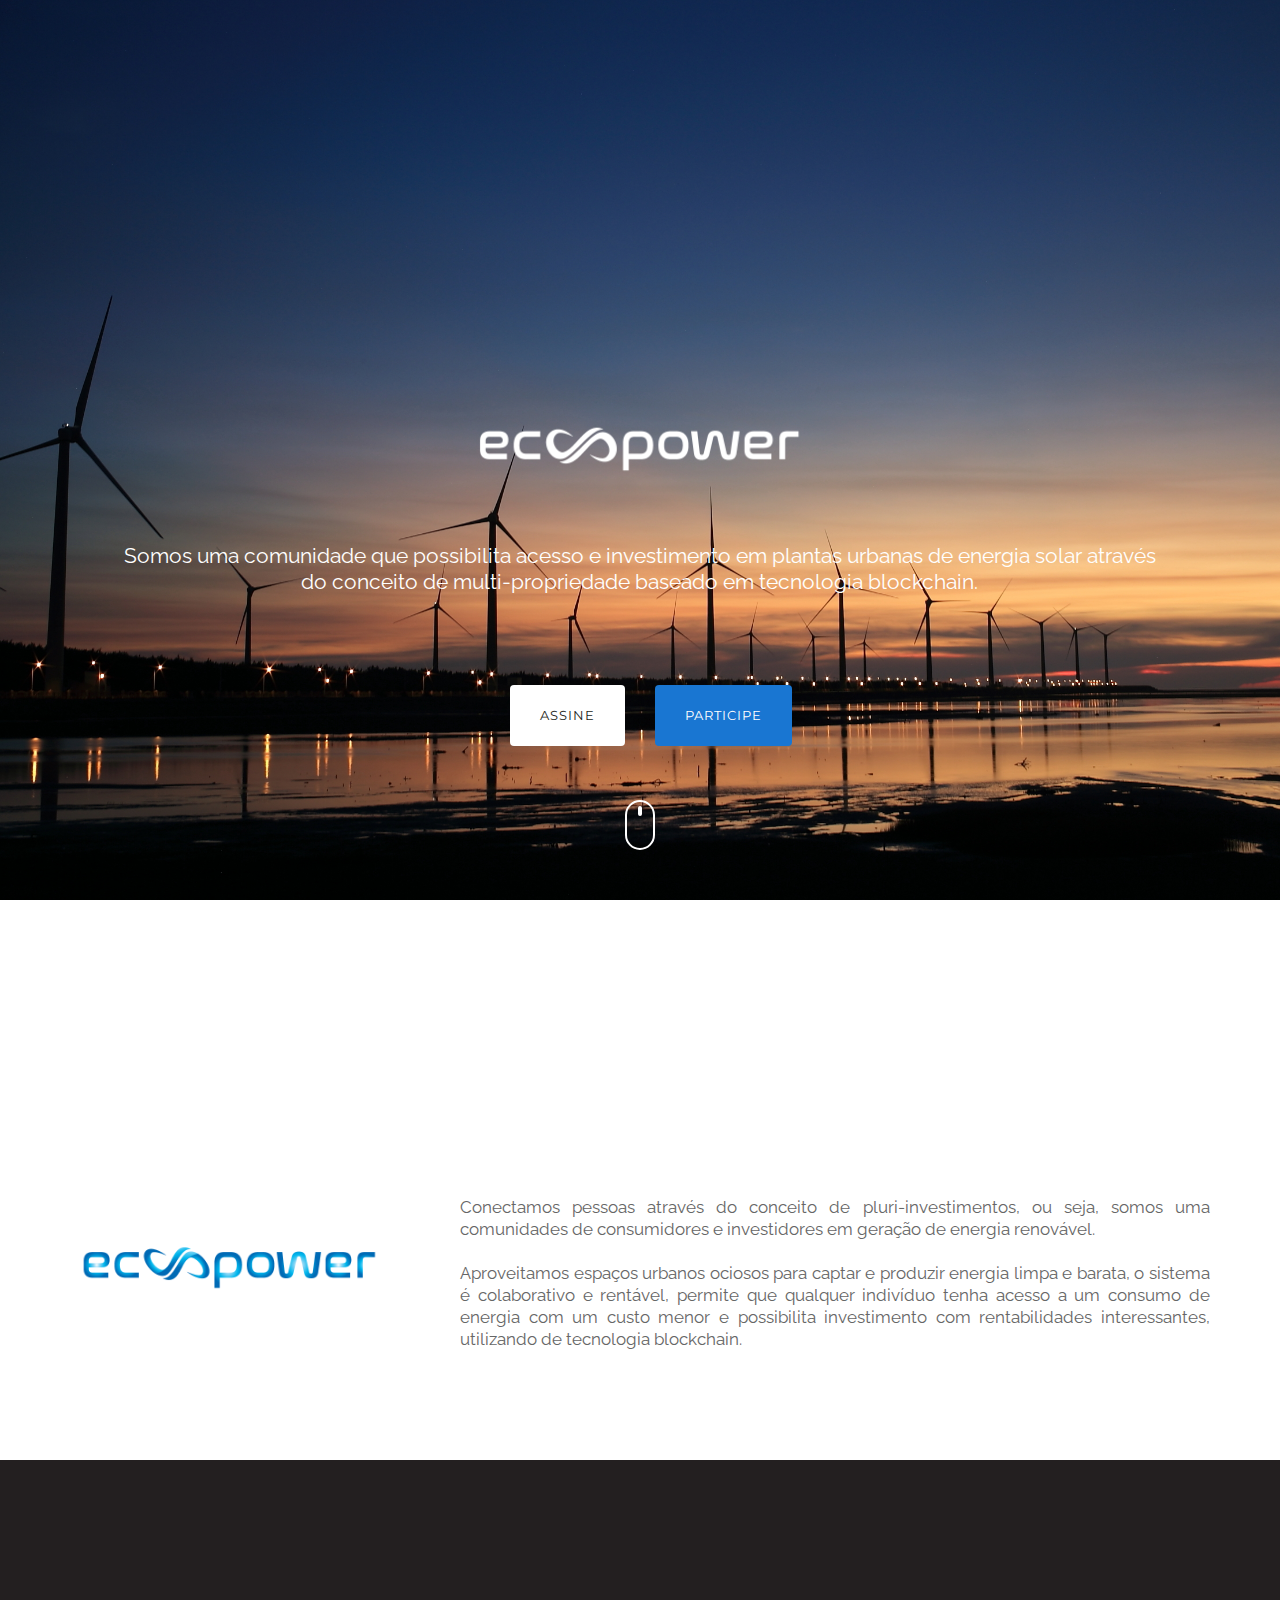
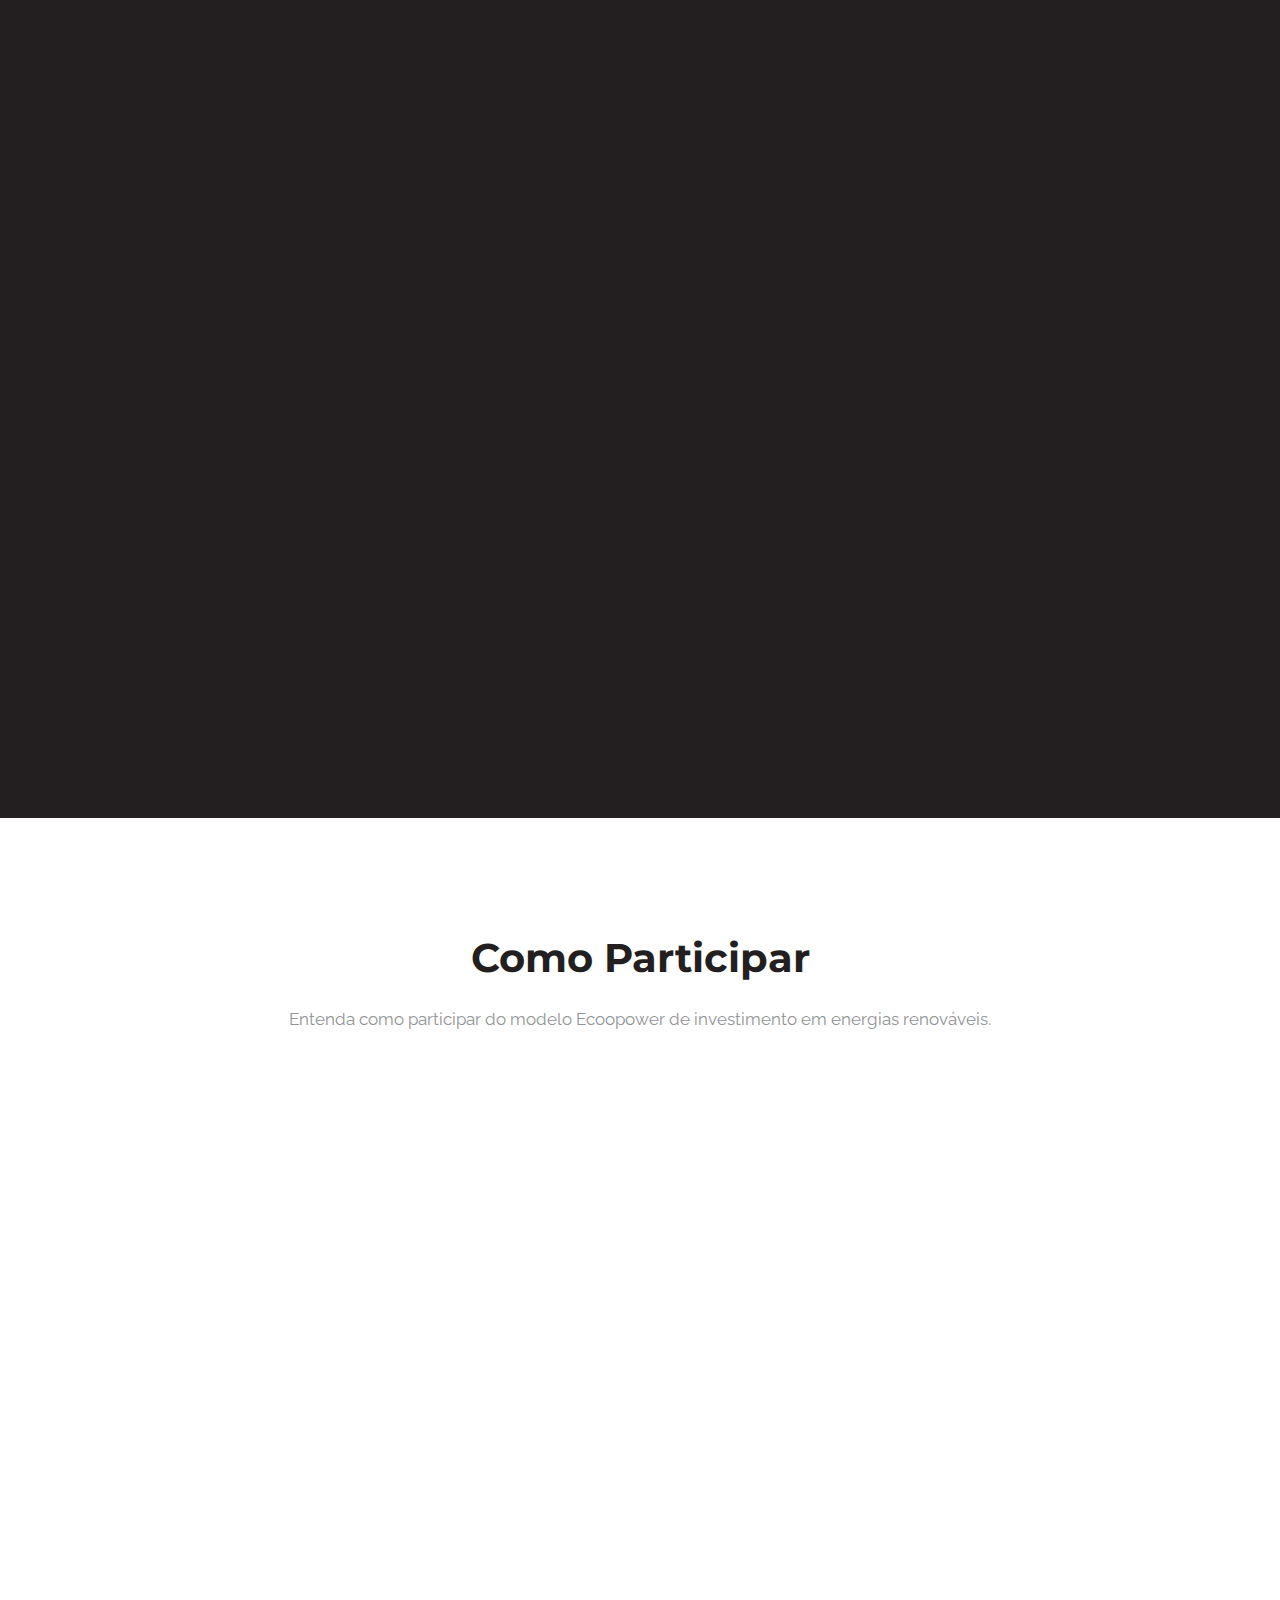
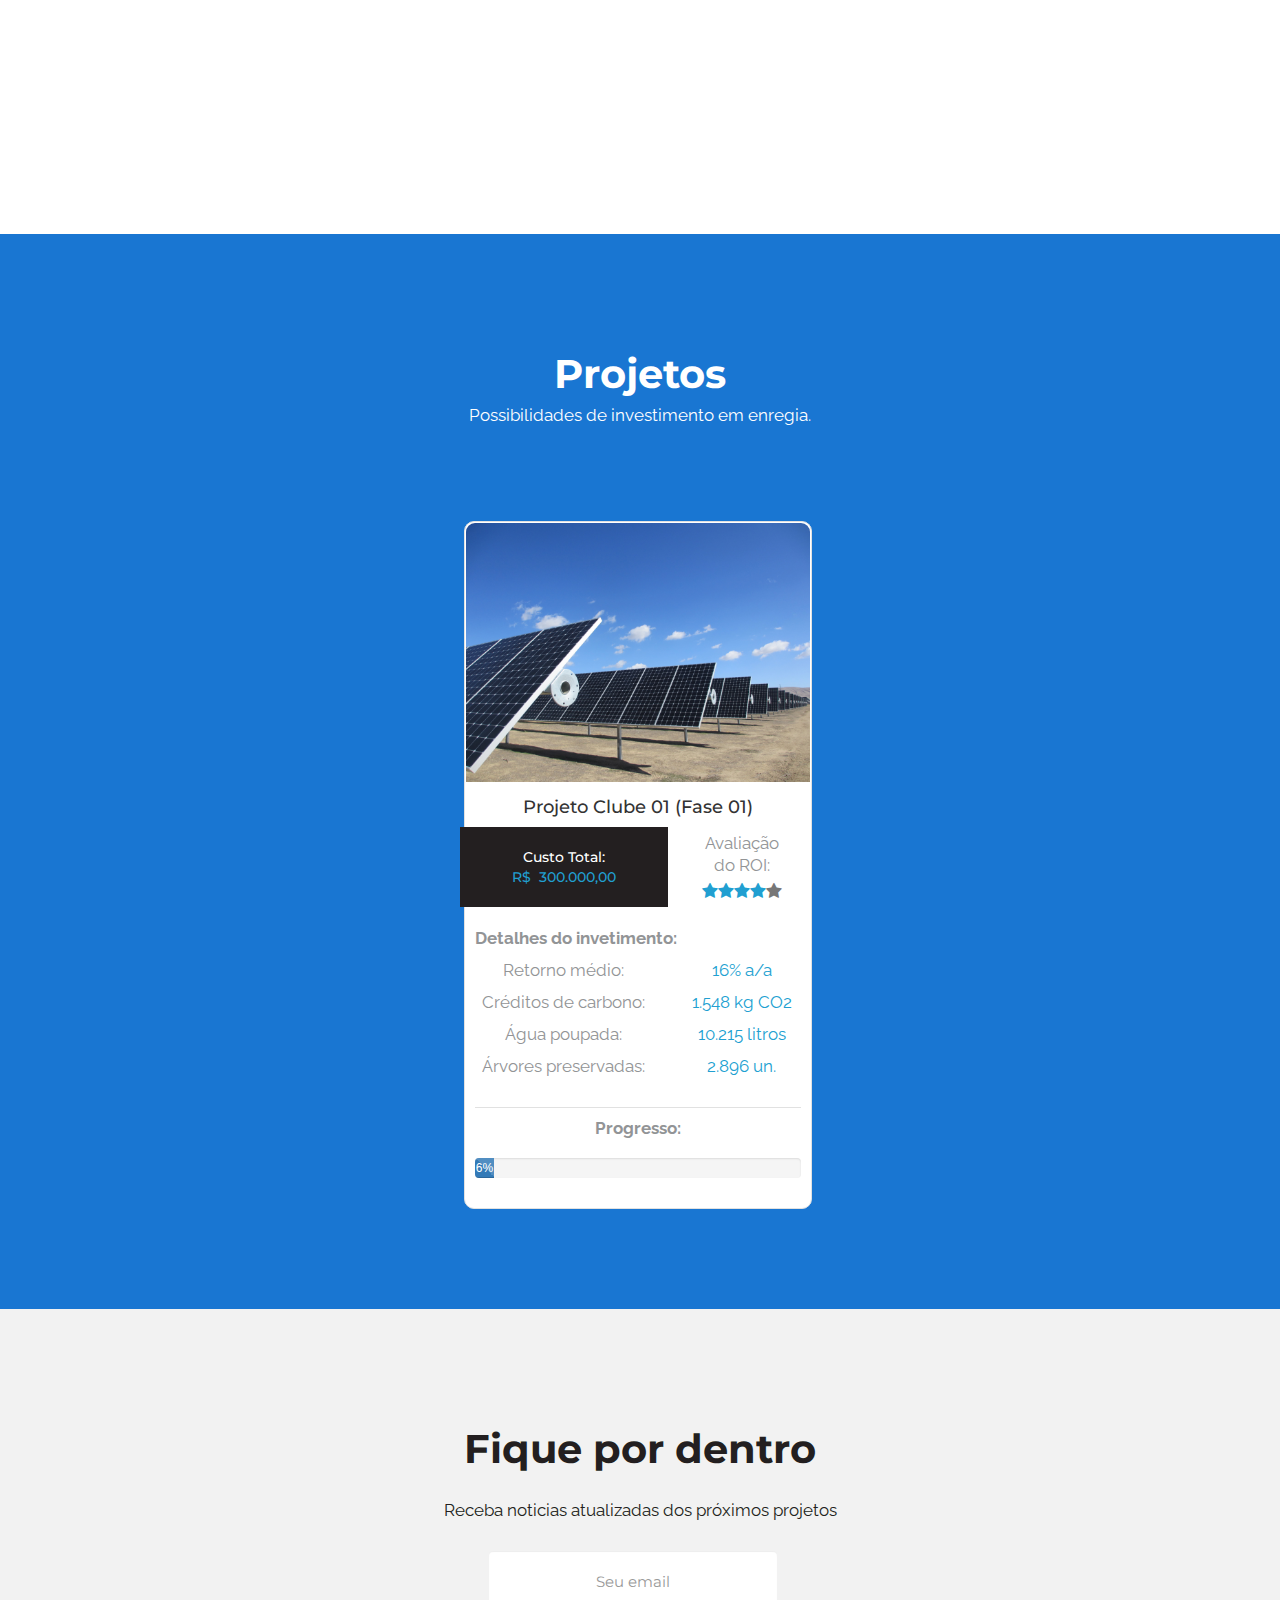
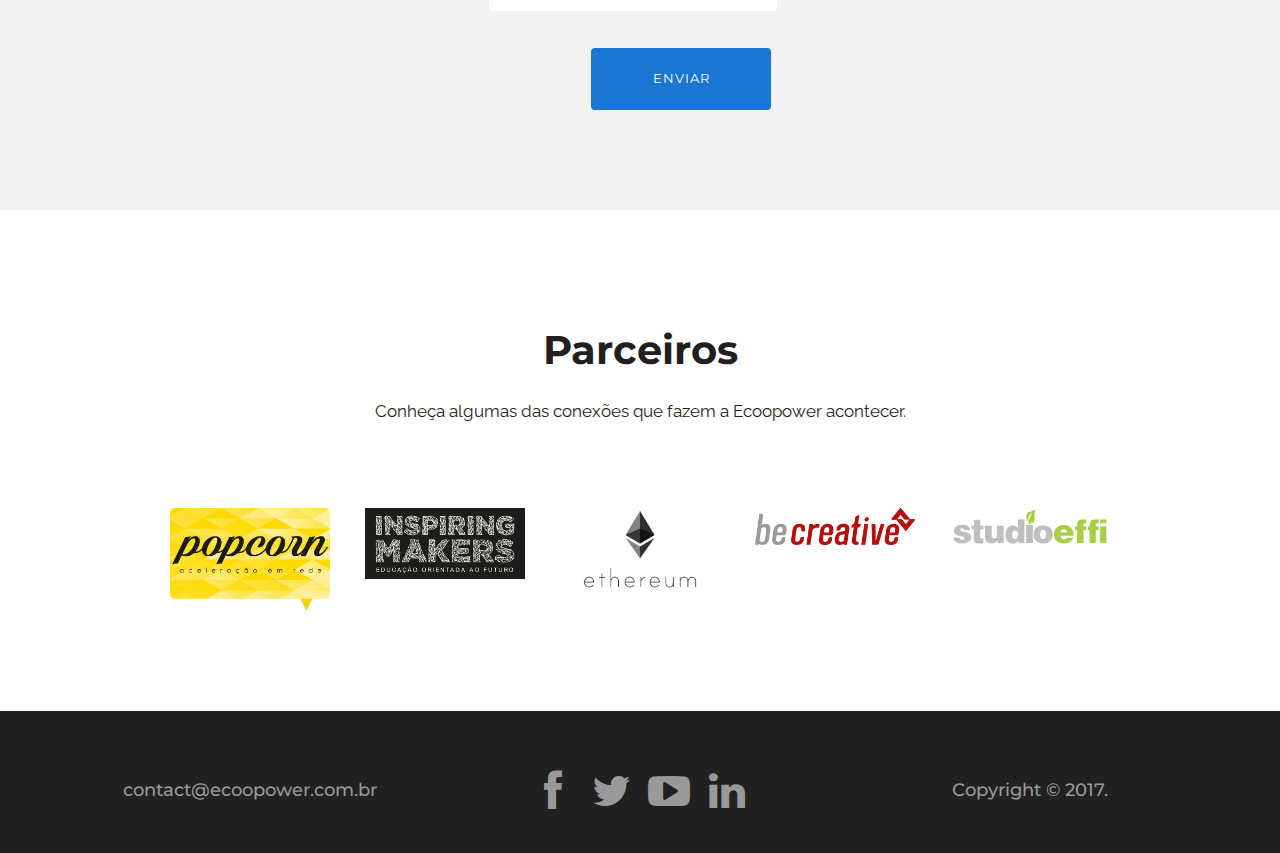
==== commit dec5ba75: "ajustes finais landing00" ====
--- a/public/index.html
+++ b/public/index.html
@@ -43,13 +43,13 @@
             <span class="icon-bar"></span>
             <span class="icon-bar"></span>
           </button>
-          <a class="logo" href=""><img src="img/ecoopower12.png" alt="Logo"></a>
+          <a class="logo" href=""><img src="img/ecoopower14.png" alt="Logo"></a>
         </div>
         <div class="navbar-collapse collapse">
           <ul class="nav navbar-nav navbar-right">
-            <li><a href="#pricing" class="scroll">Pricing</a></li>
-            <li><a href="#">Sign in</a></li>
-            <li><a href="#">Sign in</a></li>
+            <li><a href="#be-the-first" class="scroll">Funcionamento</a></li>
+            <li><a href="#getting-started" class="scroll">Participe</a></li>
+            <li><a href="#invite" class="scroll">Assine</a></li>
           </ul>
         </div><!--/.navbar-collapse -->
       </div>
@@ -60,7 +60,7 @@
 
         <div class="row header-info">
           <div class="col-sm-10 col-sm-offset-1 text-center">
-            <img class="logo1 wow fadeIn" data-wow-delay="0.2s" src="img/ecoopower2.png">
+            <img class="logo1 wow fadeIn" data-wow-delay="0.2s" src="img/ecoopower4.png">
             <br>
             <p class="lead wow fadeIn" data-wow-delay="0.5s">Somos uma comunidade que possibilita acesso e investimento em plantas urbanas de energia solar através do conceito de multi-propriedade baseado em tecnologia blockchain.</p>
             <br />
@@ -69,7 +69,7 @@
               <div class="col-md-8 col-md-offset-2 col-sm-10 col-sm-offset-1">
                 <div class="row">
                   <div class="col-xs-6 text-right wow fadeInUp" data-wow-delay="1s">
-                    <a href="#be-the-first" class="btn btn-secondary btn-lg scroll">Saiba Mais</a>
+                    <a href="#invite" class="btn btn-secondary btn-lg scroll">Assine</a>
                   </div>
                   <div class="col-xs-6 text-left wow fadeInUp" data-wow-delay="1.4s">
                     <a href="#getting-started" class="btn btn-primary btn-lg scroll">Participe</a>
@@ -148,10 +148,8 @@
                         </p>
                         <h3 class="reason-title">Consumidor</h3>
                         <p class="reason-description">
-                        Start by answering our story-building pitch questions.
-                        Explain your business, show off your team, lay out the market opportunity and highlight what you plan to
-                        do with your investment.
-                        Once you're happy with it, submit it to our team for&nbsp;review.
+                        A energia gerada em cada projeto da Ecoopower é basicamente consumida pelo proprietário da área onde está instalada a planta solar, o custo dessa energia é aproximadamente 90% do valor da energia elétrica comercial. Após 10 anos o preço do sistema foi amortizado e o consumidor passa a ser proprietário, ou seja, não terá mais custo com energia por pelo menos mais 15 anos.
+
                         </p>
                     </div>
                     <div class="info-item col-md-4 wow fadeIn" data-wow-delay="0.4s">
@@ -160,10 +158,8 @@
                         </p>
                         <h3 class="reason-title">Colaborador</h3>
                         <p class="reason-description">
-                        You have up to 60 days to raise investment.
-                        We'll share best practise creative marketing ideas for you to reach out to your network of friends and
-                        family, customers, press and others.
-                        And we will share your campaign with our active investor&nbsp;base.
+                        Somos uma comunidade em rede, descentralizada e aberta onde existem diversas oportunidades para colaboração. Você pode disponibilizar seu conhecimento ou tempo na resolução das diversas tarefas necessárias para a realização de cada projeto, é a possibilidade de trabalhar no seu tempo de se conectar a uma comunidade empreendedora que ama energia limpa.
+
                         </p>
                     </div>
                     <div class="info-item col-md-4 wow fadeIn" data-wow-delay="0.8s">
@@ -172,9 +168,8 @@
                         </p>
                         <h3 class="reason-title">Investidor</h3>
                         <p class="reason-description">
-                        Once all of the legal paperwork is completed, we will transfer funds to your business.
-                        You'll be able to keep in touch with your investors for mentorship, marketing outreach, networking and
-                        more, all through your own investor relations&nbsp;portal.
+                        Oferecemos uma oportunidade de investimento que além de rentabilidade faz você ajudar o planeta, pois o investimento é em energias renováveis. Analise e escolha um projeto e ao aportar o valor de seu interesse receba as moedas digitais da planta solar escolhida, receba assim, a distribuição do resultado da geração de energia comercializada, paga pelo consumidor, dentro da regra de rendimento da plataforma.
+
                         </p>
                     </div>
                 </div>
@@ -250,12 +245,12 @@
                                     </div>
                                 </div>
                             </div>
-                            <div class="separator clear-left">
+                            <!-- <div class="separator clear-left">
                                 <p class="btn-add">
                                     <i class="fa fa-credit-card"></i><a href="/">Investir</a></p>
                                 <p class="btn-details">
                                     <i class="fa fa-list"></i><a href="/">Detalhes</a></p>
-                            </div>
+                            </div> -->
                             <div class="clearfix">
                             </div>
                         </div>
@@ -288,7 +283,6 @@
                     <form role="form" action="//ecoopower.us15.list-manage.com/subscribe/post?u=e7bb11938ebd20e196b453674&amp;id=32291ef46d" method="post" id="mc-embedded-subscribe-form" name="mc-embedded-subscribe-form" class="validate" target="_blank" novalidate>
                       <div class="form-group">
                         <input type="email" value="" name="EMAIL" class="text-center form-control email" id="mce-EMAIL" placeholder="Seu email" style="margin-left: 8%; width: 80%;" required>
-                        <!-- real people should not fill this in and expect good things - do not remove this or risk form bot signups-->
                         <div style="position: relative; left: -5000px;" aria-hidden="true"><input type="text" name="b_e7bb11938ebd20e196b453674_32291ef46d" tabindex="-1" value=""></div>
                       </div>
                         <div class="clear">
@@ -305,40 +299,14 @@
     </section>
 
 
-    <section id="partners" class="pad-sm">
-     <!--  <div class="container">
-
-        <div class="row margin-30 news-container">
-          <div class="col-sm-10 col-sm-offset-1 col-md-8 col-md-offset-2 wow fadeInLeft" data-wow-delay="0.8s">
-            <a href="#" target="_blank">
-            <img class="news-img pull-left" src="img/press-01.jpg" alt="Tech Crunch">
-            <p class="black">Lorem ipsum dolor sit amet, consectetur adipiscing elit. Aliquam viverra orci ut.<br />
-            <small><em>Tech Crunch - January 15, 2015</em></small></p>
-            </a>
-          </div>
-        </div>
-
-        <div class="row margin-30 news-container">
-          <div class="col-sm-10 col-sm-offset-1 col-md-8 col-md-offset-2 wow fadeInLeft" data-wow-delay="1.2s">
-            <a href="#" target="_blank">
-            <img class="news-img pull-left" src="img/press-02.jpg" alt="Forbes">
-            <p class="black">Lorem ipsum dolor sit amet, consectetur adipiscing elit. Aliquam viverra orci ut. <br />
-            <small><em>Forbes - Feb 25, 2015</em></small></p>
-            </a>
-          </div>
-        </div>
-
-      </div> -->
-
-
-    
+    <section id="partners" class="pad-sm"> 
         <div class="container text-center">
 
-        <h2 class="black">Parceiros</h2>
-        <br />
-        <p class="black">Conheça algumas das conexões que fazem a Ecoopower acontecer.</p>
-        <br />
-        <br>
+            <h2 class="black">Parceiros</h2>
+            <br />
+            <p class="black">Conheça algumas das conexões que fazem a Ecoopower acontecer.</p>
+            <br />
+            <br>
 
             <div id="partnerImg" class="row centered">
             <br>
@@ -370,7 +338,7 @@
 
         <div class="col-sm-4">
         <br>
-            <h4 style="color: #999">contato@ecoopower.com.br</h4>
+            <h4 style="color: #999">contact@ecoopower.com.br</h4>
         </div>
 
           <div style="color: #999" class="col-sm-4">
--- a/public/css/main.css
+++ b/public/css/main.css
@@ -228,7 +228,7 @@
 
 .navbar {
     border: 0px solid rgba(0, 0, 0, 0);
-    background: #E0E0E0 /*rgba(25, 118, 210, 0.3)*/;
+    background: #000 /*rgba(25, 118, 210, 0.3)*/;
     margin: auto;
     min-height: 60px;
     padding-top: 8px;
@@ -242,8 +242,8 @@
 }
 
 .navbar-inverse .navbar-nav > li > a, .navbar-nav a {
-    color: #000;
-    font-size: 14px;
+    color: #fff;
+    font-size: 17px;
     letter-spacing: 1px;
 }
 
@@ -398,7 +398,7 @@
 }
 
 #be-the-first {
-  background: url(../img/wind-power-moon.jpg) #231f20 no-repeat center center fixed;
+  background: url(../img/solarpark.jpg) #231f20 no-repeat center center fixed;
   min-height: 300px;
   -webkit-background-size: cover;
   -moz-background-size: cover;
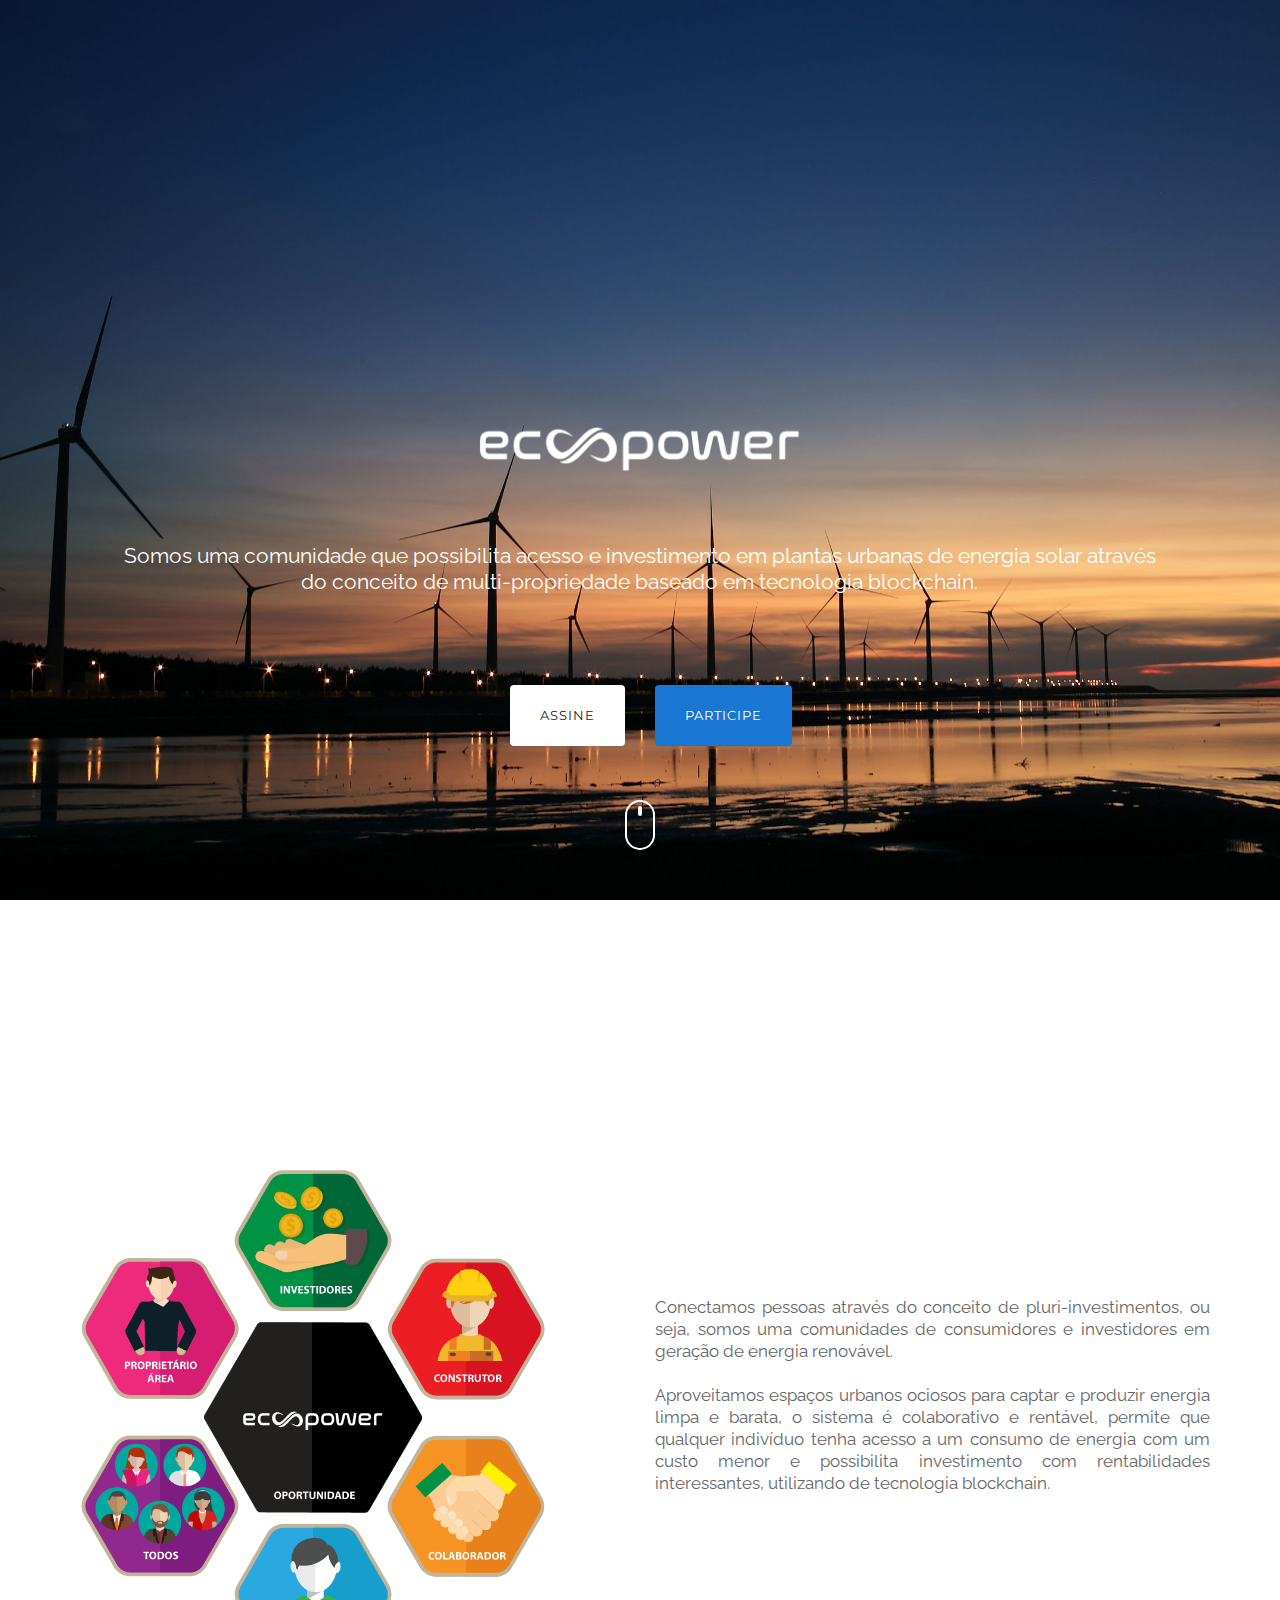
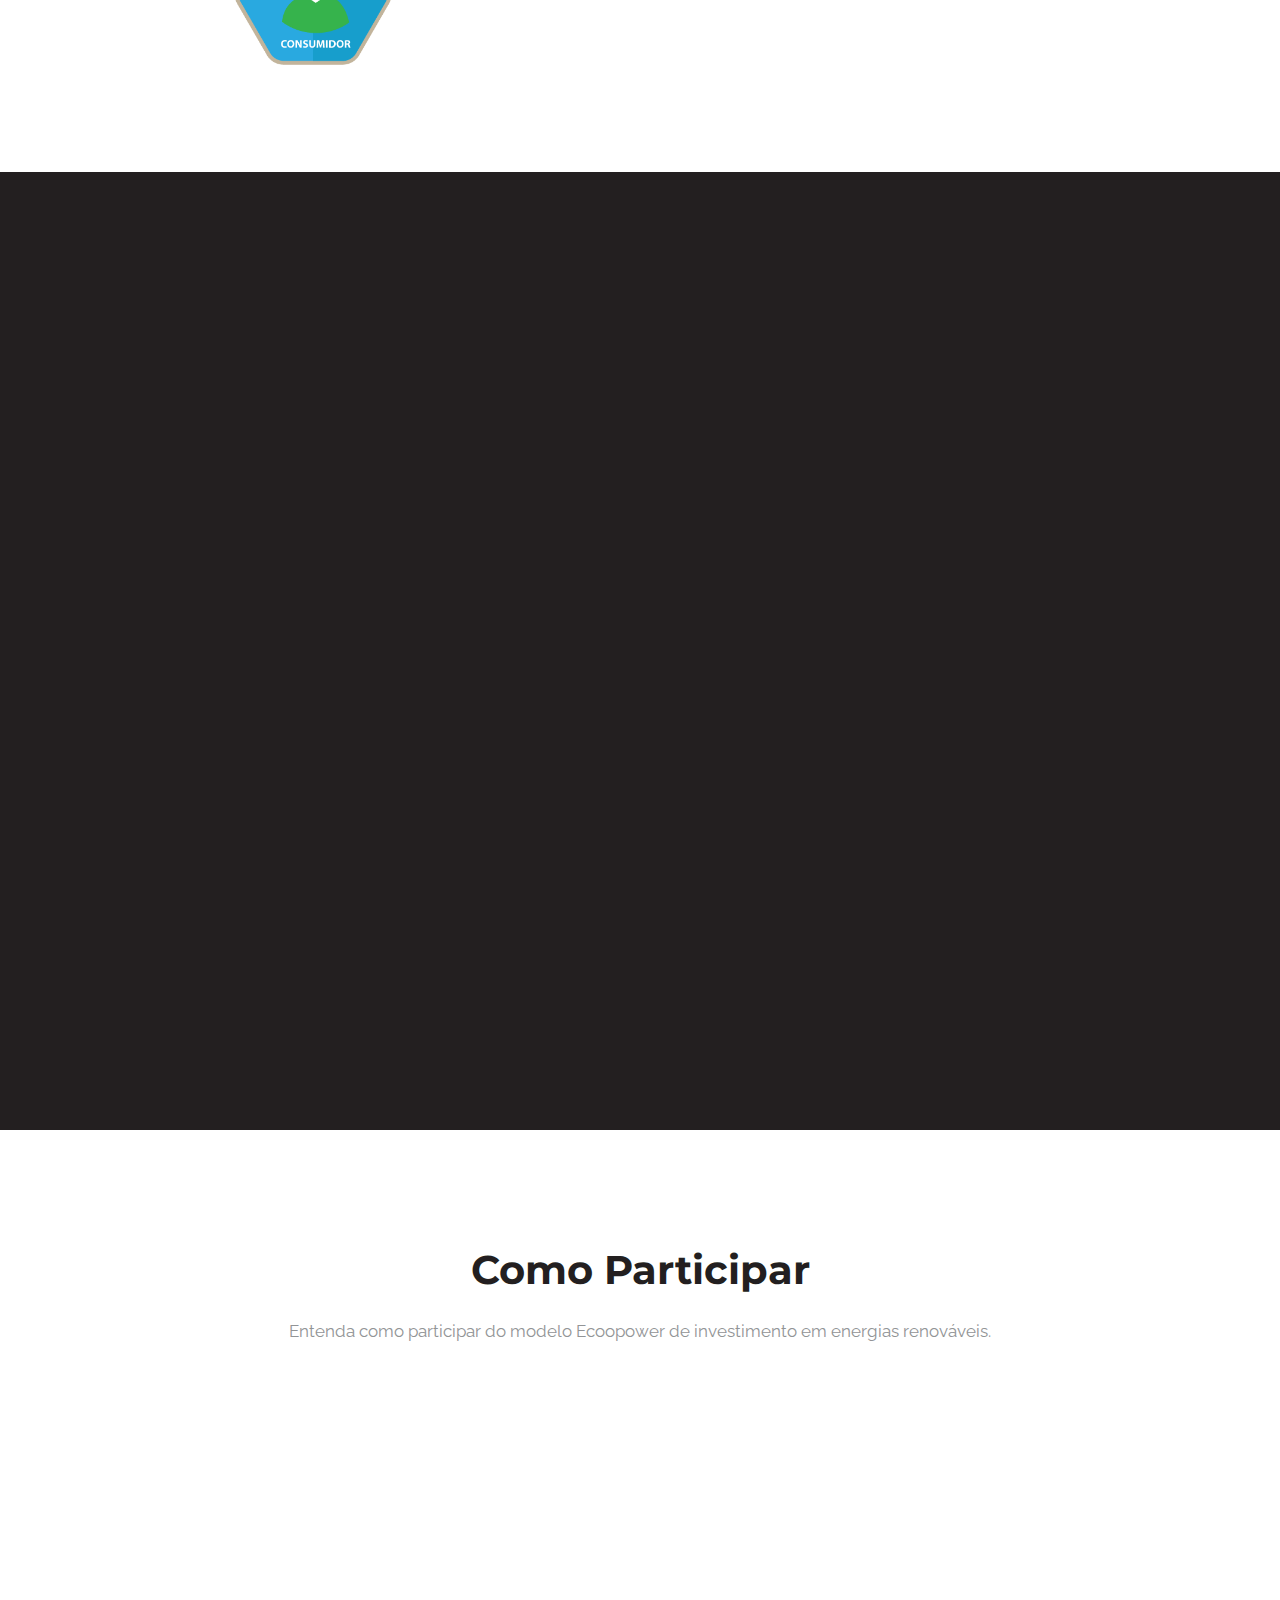
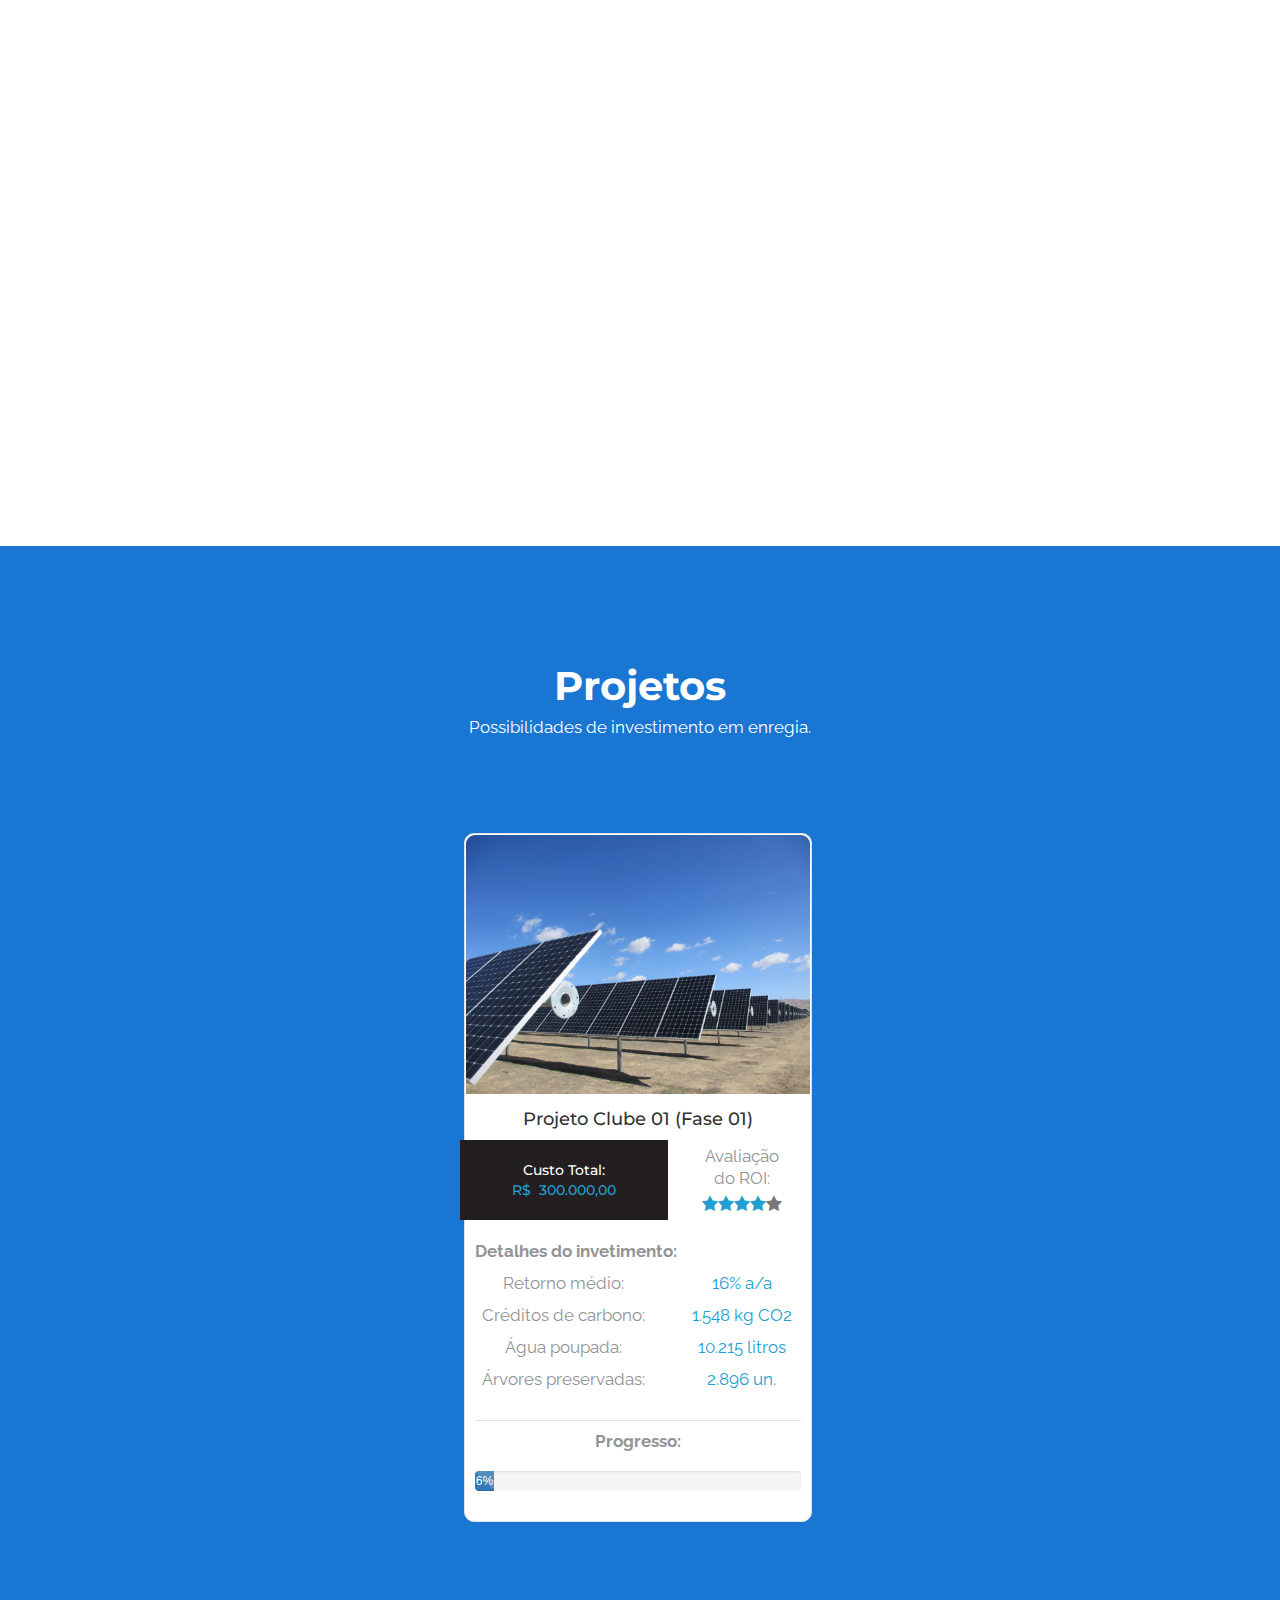
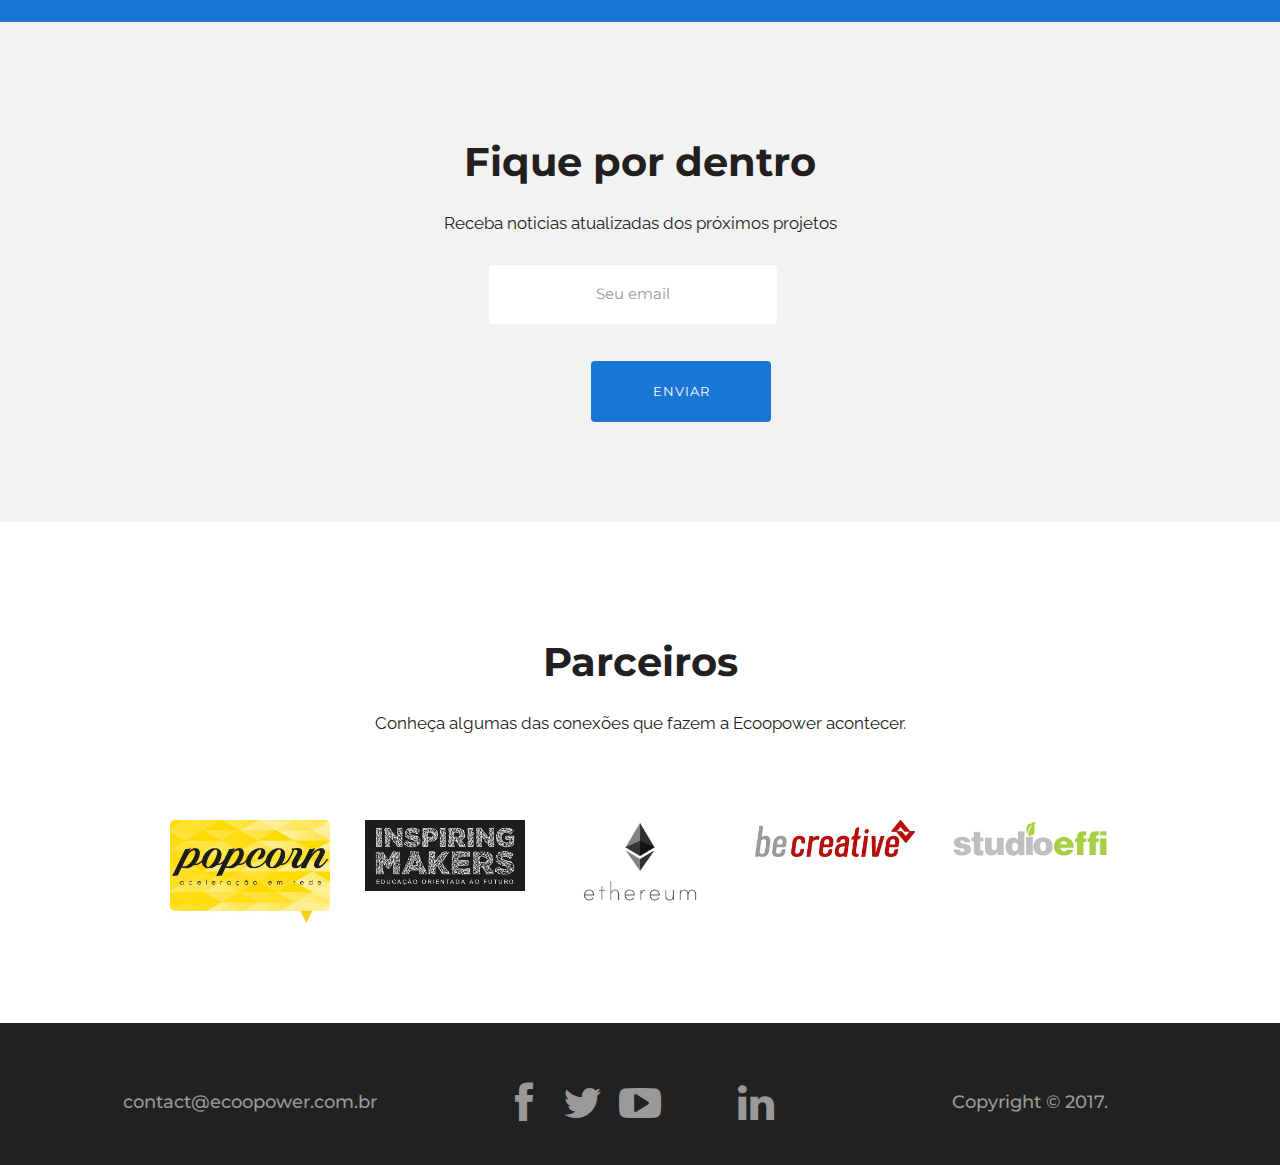
==== commit a51a185d: "add infoGraph" ====
--- a/public/index.html
+++ b/public/index.html
@@ -96,10 +96,10 @@
                 </div>
             </div>    
             <div class="row">
-                <div class="col-md-4">
-                    <img class="hidden-xs" id="logoIntro" src="img/ecoopower12.png" alt="Logo">
+                <div class="col-md-6">
+                    <img class="hidden-xs" id="infoGraph" src="img/infoGraph.png" alt="Logo">
                 </div>  
-                <div class="col-md-8">
+                <div class="col-md-6" id="infoText">
                     <div>
                     <p style="color: #666">Conectamos pessoas através do conceito de pluri-investimentos, ou seja, somos uma comunidades de consumidores e investidores em geração de energia renovável.
                     <br>
@@ -346,7 +346,7 @@
               <a href='#'><i class="fa fa-facebook fa-3x fa-fw"></i></a>
               <a href='#'><i class="fa fa-twitter fa-3x fa-fw"></i></a>
               <a href='#'><i class="fa fa-youtube-play fa-3x fa-fw"></i></a>
-              <!-- <a href='#'><i class="fa fa-rss fa-3x fa-fw"></i></a> -->
+              <a href='#'><i class="fa fa-medium fa-3x fa-fw"></i></a>
               <a href='#'><i class="fa fa-linkedin fa-3x fa-fw"></i></a>
               <br>
           </div>
--- a/public/css/main.css
+++ b/public/css/main.css
@@ -286,7 +286,7 @@
    Main styles
    ========================================================================== */
 header {
-  background: url(../img/heolica.jpeg) no-repeat /*center*/ center;
+  background: url(../img/heolica.jpg) no-repeat /*center*/ center;
   width: 100%;
   padding: 20px 10px 60px 10px;
   height: 100vh;
@@ -388,9 +388,14 @@
   color: #333;
 }
 
-#logoIntro {
-  width: 320px;
-  padding-top: 45px;
+#infoGraph {
+  width: 500px;
+  margin-left: -15px;
+  margin-top: -50px;
+}
+
+#infoText {
+  margin-top: 100px;
 }
 
 .titleExplanation h2{
@@ -476,10 +481,10 @@
 .fa-youtube-play:hover {
     color: #e52d27;
 }
-/*
-.fa-rss {
+
+.fa-medium {
     color: #FF6600;
-}*/
+}
 
 .fa-linkedin:hover {
     color: #007bb6;
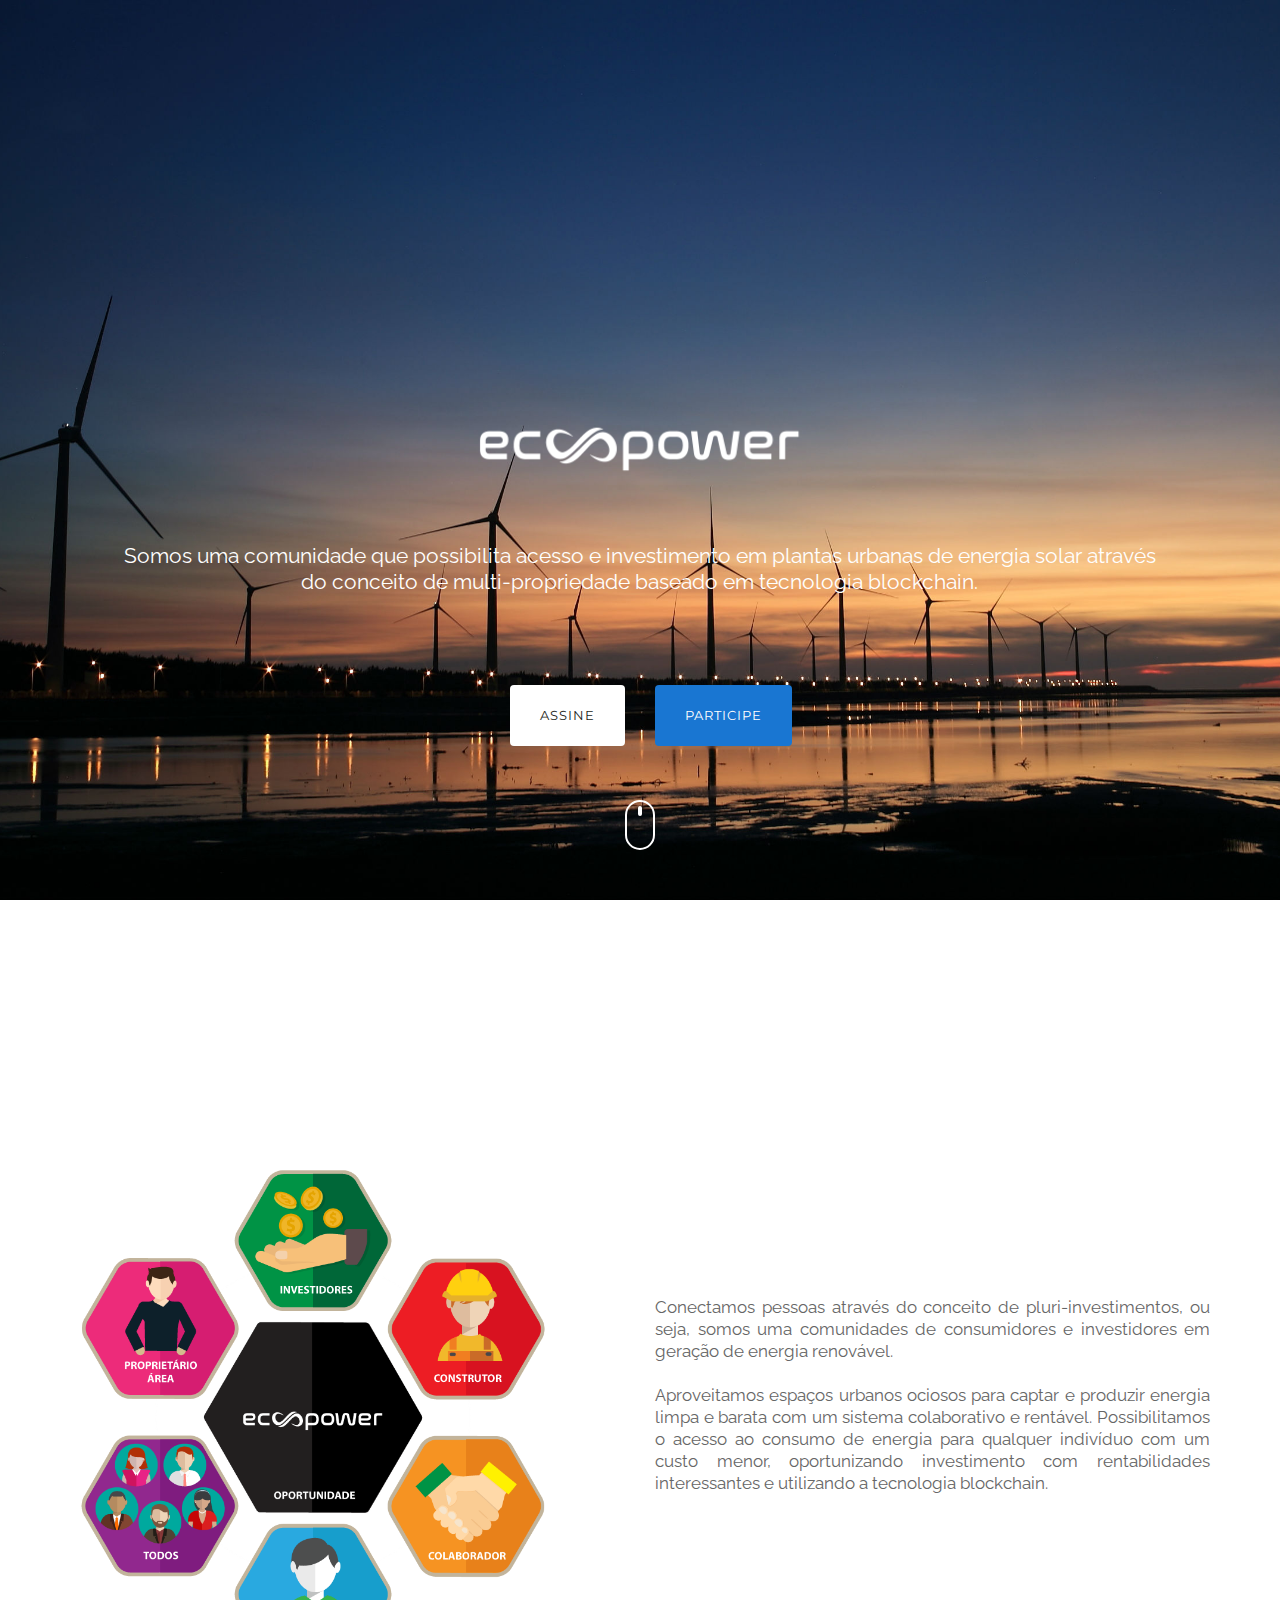
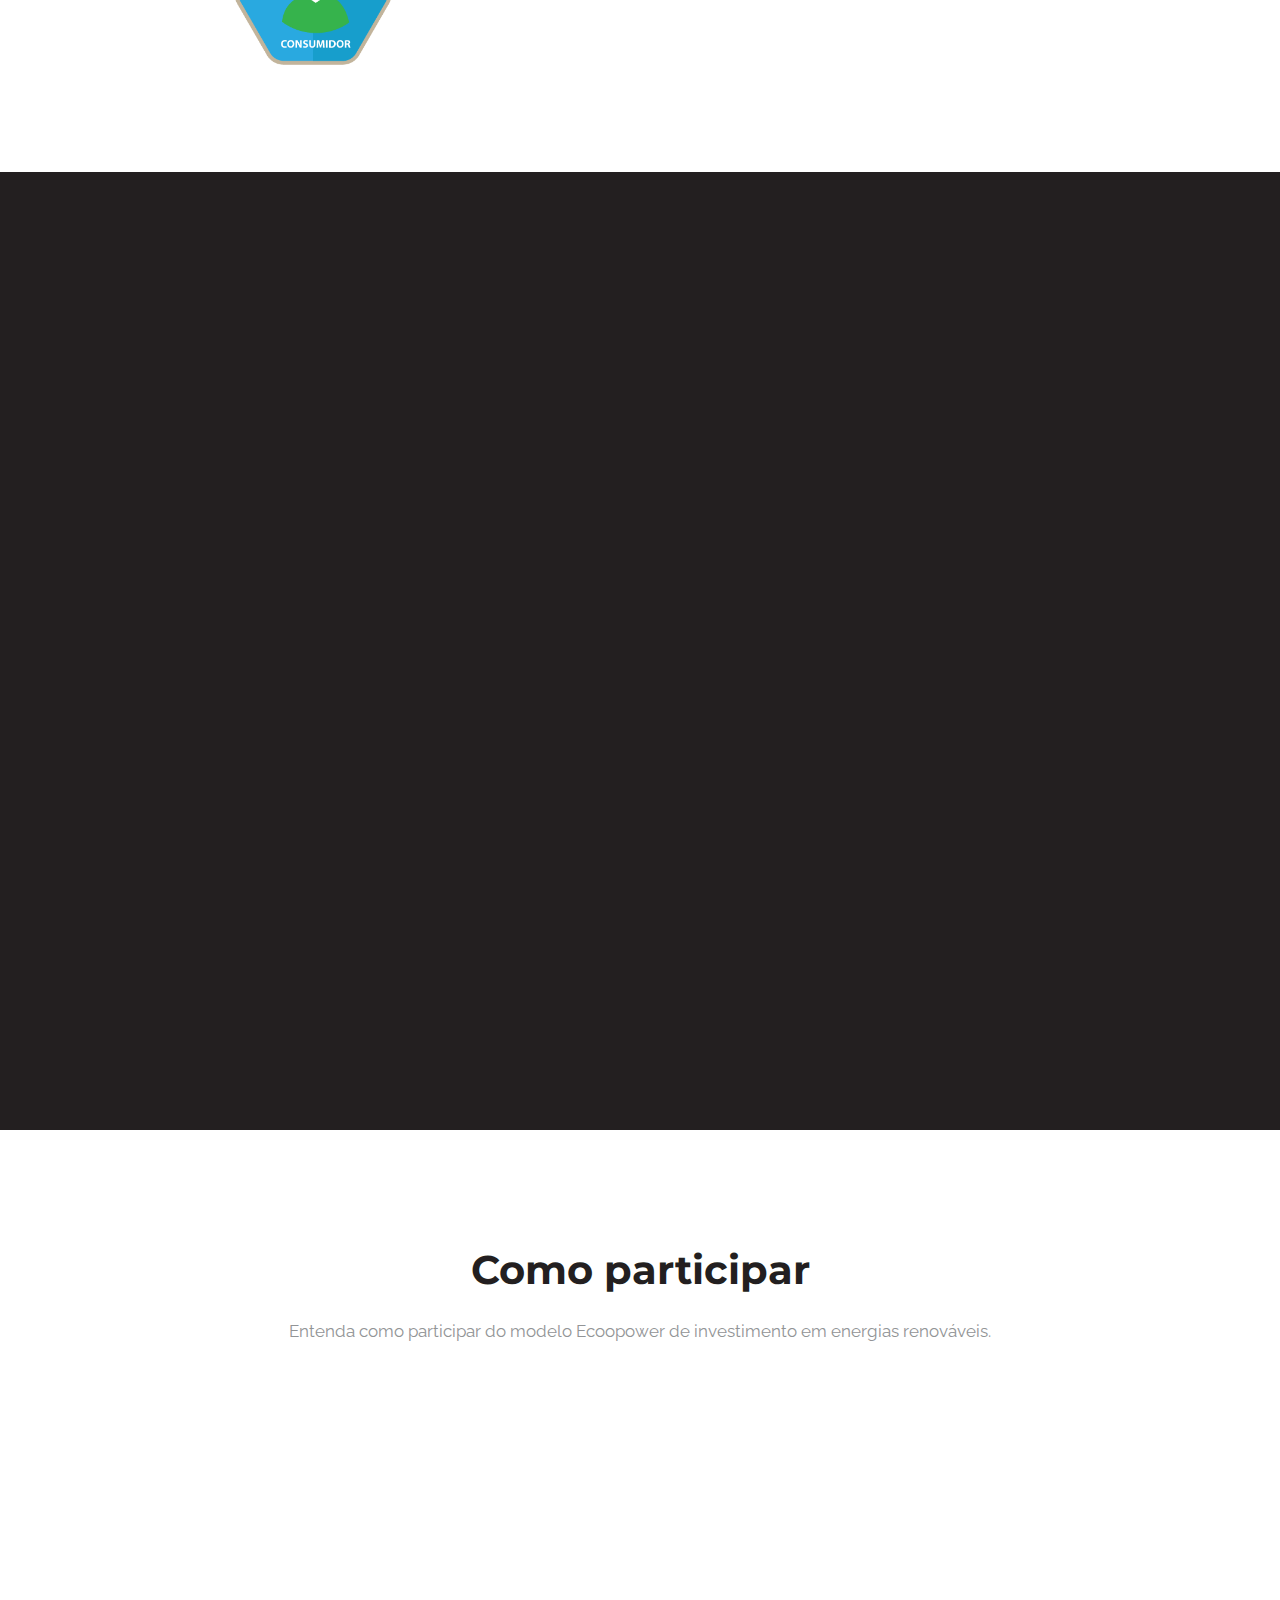
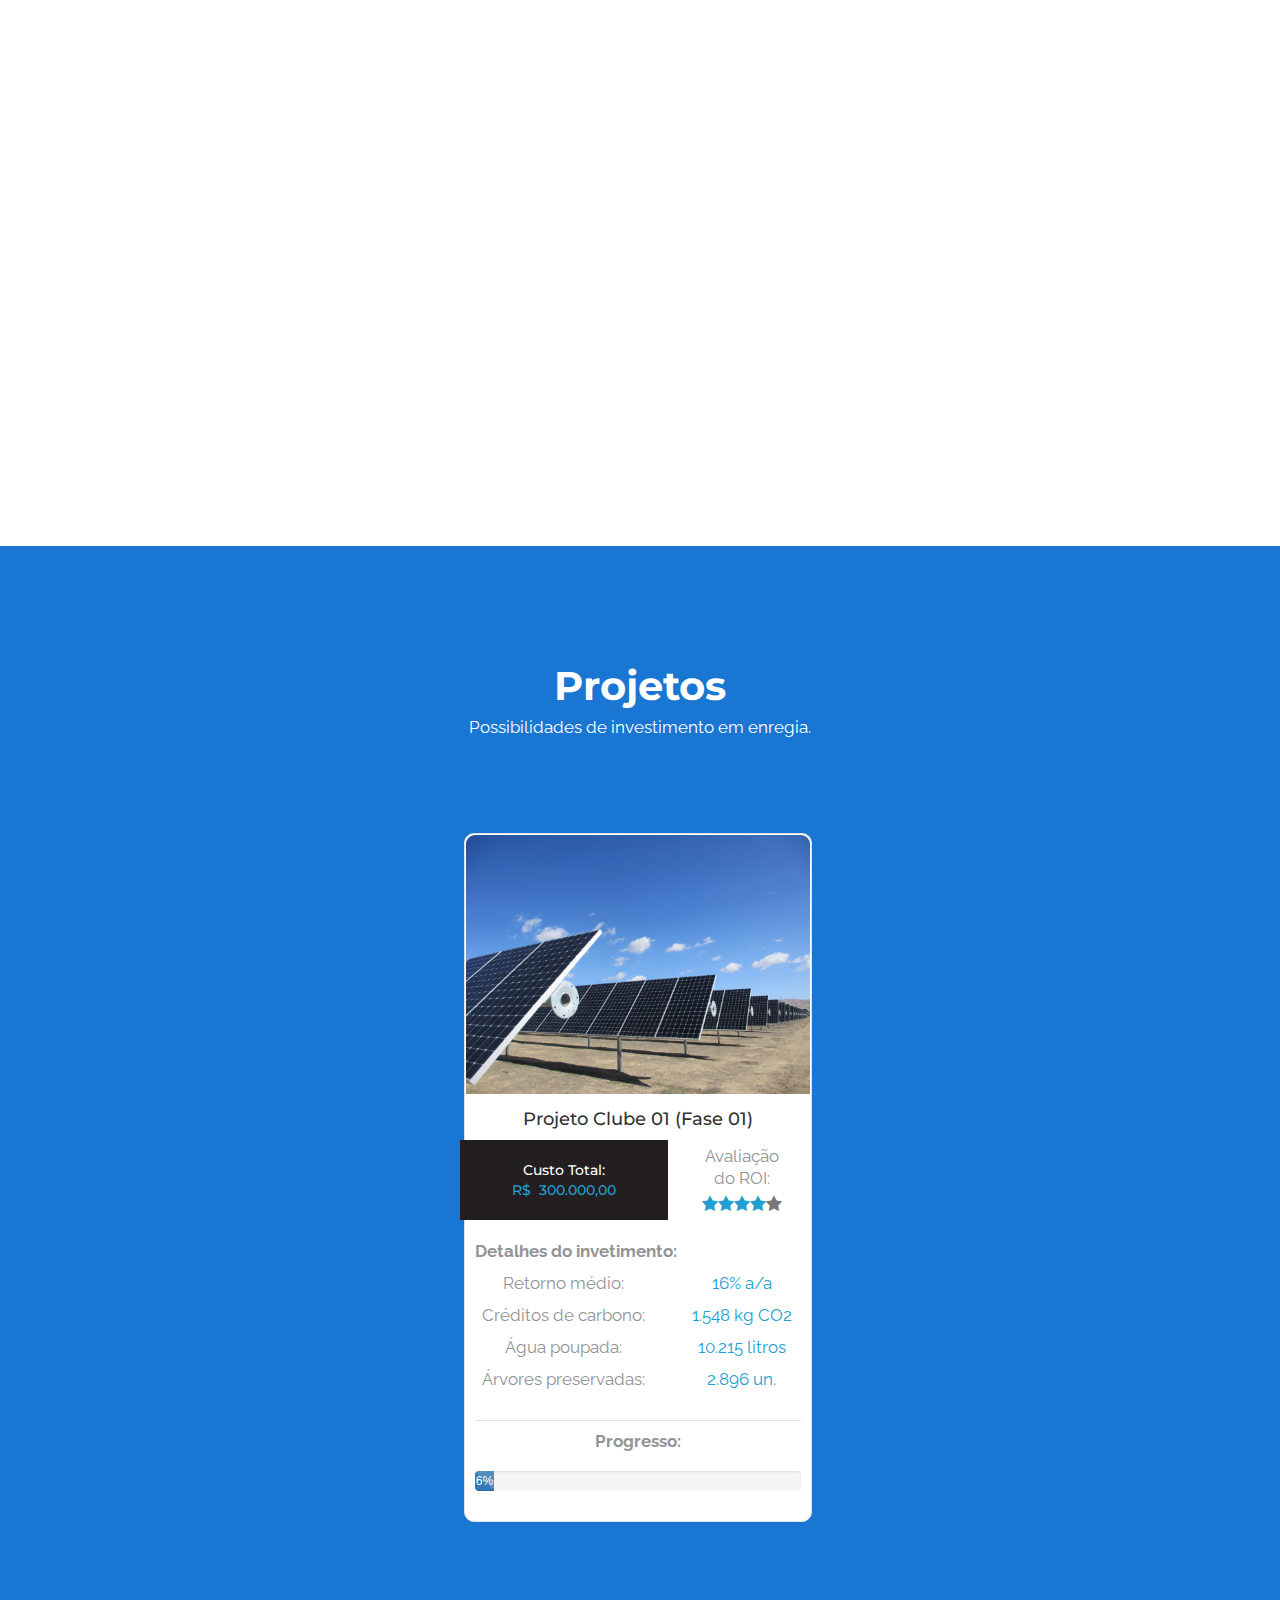
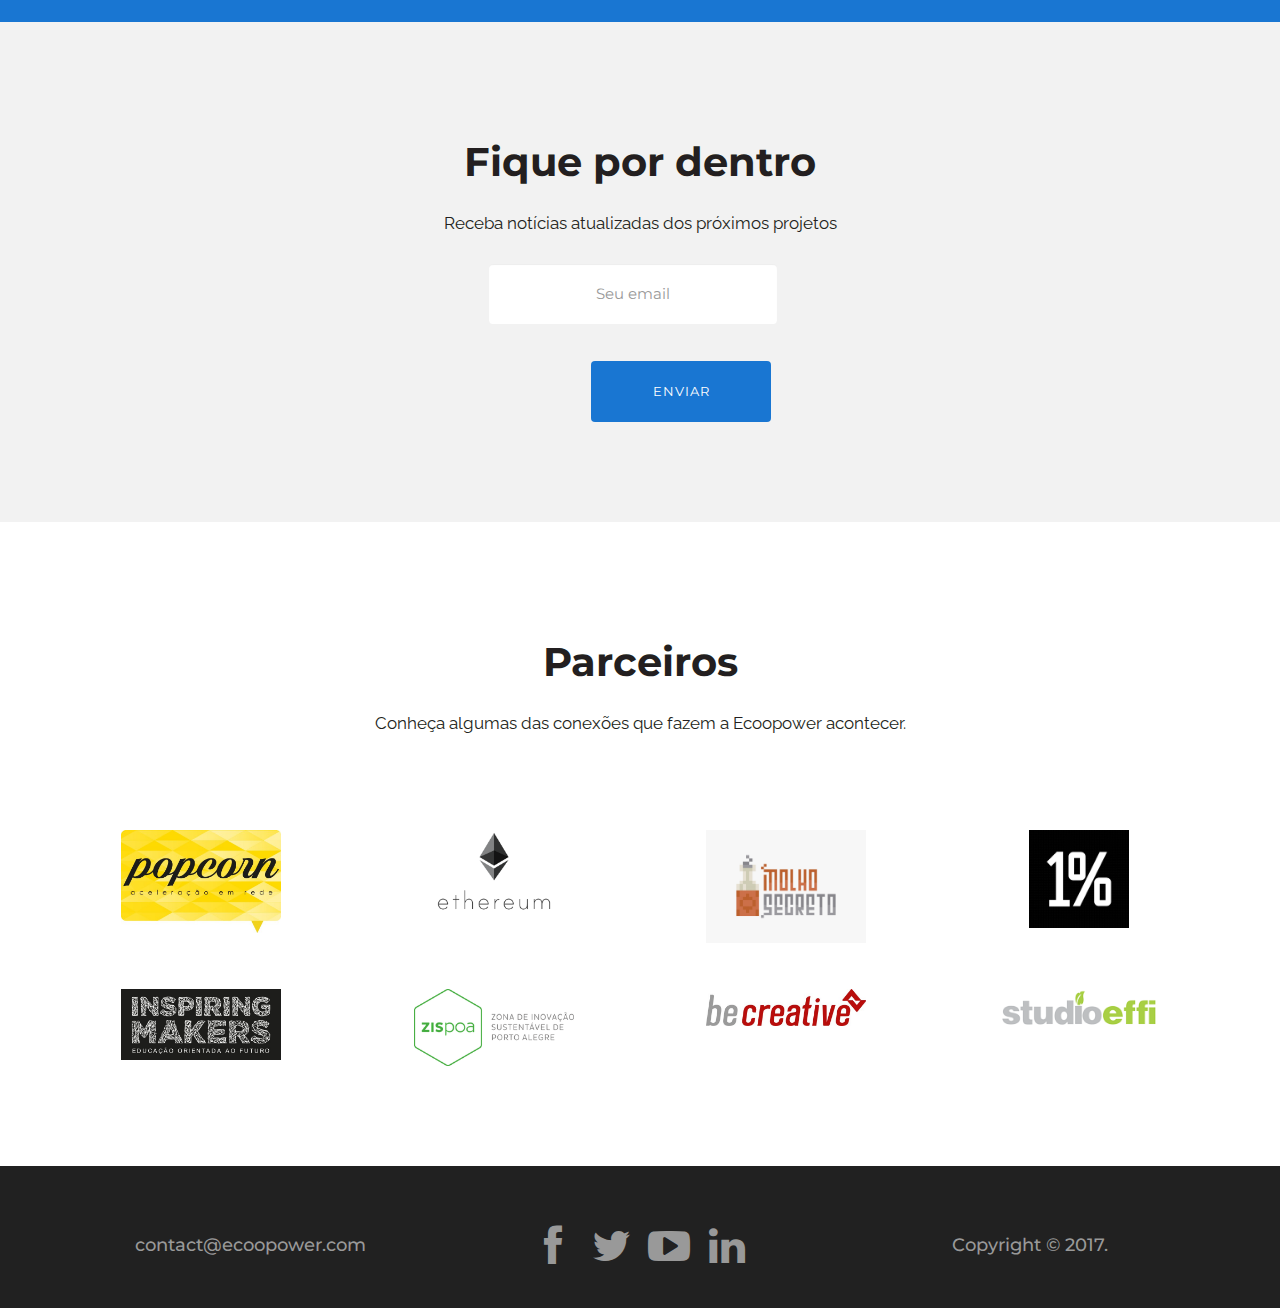
==== commit b5881b78: "text adjustments" ====
--- a/public/index.html
+++ b/public/index.html
@@ -1,7 +1,7 @@
 <!DOCTYPE html>
 <html lang="en"><head>
   <meta charset="utf-8">
-  <title>Ecoopower</title>
+  <title>EcooPower</title>
   <meta name="keywords" content="">
   <meta name="description" content="">
   <meta name="viewport" content="width=device-width, initial-scale=1.0, maximum-scale=1.0, user-scalable=no">
@@ -50,6 +50,7 @@
             <li><a href="#be-the-first" class="scroll">Funcionamento</a></li>
             <li><a href="#getting-started" class="scroll">Participe</a></li>
             <li><a href="#invite" class="scroll">Assine</a></li>
+            <li><a href="https://medium.com/@ecoopower" target="_blank">Blog</a></li>
           </ul>
         </div><!--/.navbar-collapse -->
       </div>
@@ -91,7 +92,7 @@
         <div class="container">
             <div class="row">
                 <div class=" titleExplanation col-sm-8 col-sm-offset-2 text-center margin-30 wow fadeIn" data-wow-delay="0.6s">
-                    <h2>O que Fazemos</h2>
+                    <h2>O que fazemos</h2>
                     <p class="lead">Entenda como geramos valor a consumidores e investidores em energia.</p>
                 </div>
             </div>    
@@ -104,7 +105,7 @@
                     <p style="color: #666">Conectamos pessoas através do conceito de pluri-investimentos, ou seja, somos uma comunidades de consumidores e investidores em geração de energia renovável.
                     <br>
                     <br>
-                    Aproveitamos espaços urbanos ociosos para captar e produzir energia limpa e barata, o sistema é colaborativo e rentável, permite que qualquer indivíduo tenha acesso a um consumo de energia com um custo menor e possibilita investimento com rentabilidades interessantes, utilizando de tecnologia blockchain.
+                    Aproveitamos espaços urbanos ociosos para captar e produzir energia limpa e barata com um sistema colaborativo e rentável. Possibilitamos o acesso ao consumo de energia para qualquer indivíduo com um custo menor, oportunizando investimento com rentabilidades interessantes e utilizando a tecnologia blockchain.
                     </p>
                 </div>
 
@@ -117,7 +118,7 @@
       <div class="container">
         <div class="row">
           <div class="col-sm-8 col-sm-offset-2 text-center margin-30 wow fadeIn" data-wow-delay="0.6s">
-            <h2>Como Funciona</h2>
+            <h2>Como funciona</h2>
             <!-- <p class="lead">Entenda </p> -->
           </div>
         </div>
@@ -135,7 +136,7 @@
         <div class="container">
             <div class="text-center">
                 <div>
-                    <h2 class="black">Como Participar</h2>
+                    <h2 class="black">Como participar</h2>
                     <br>
                     <p class="text-intro ">
                     Entenda como participar do modelo Ecoopower de investimento em energias renováveis.
@@ -148,7 +149,7 @@
                         </p>
                         <h3 class="reason-title">Consumidor</h3>
                         <p class="reason-description">
-                        A energia gerada em cada projeto da Ecoopower é basicamente consumida pelo proprietário da área onde está instalada a planta solar, o custo dessa energia é aproximadamente 90% do valor da energia elétrica comercial. Após 10 anos o preço do sistema foi amortizado e o consumidor passa a ser proprietário, ou seja, não terá mais custo com energia por pelo menos mais 15 anos.
+                        A energia gerada em cada projeto da Ecoopower é consumida pelo proprietário da área onde está instalada a planta solar, o custo dessa energia é de aproximadamente 90% do valor da energia elétrica comercial. Após 10 anos o preço do sistema é amortizado e o consumidor passa a ser proprietário, ou seja, não tem mais custo com energia por, pelo menos, mais 15 anos.
 
                         </p>
                     </div>
@@ -158,7 +159,7 @@
                         </p>
                         <h3 class="reason-title">Colaborador</h3>
                         <p class="reason-description">
-                        Somos uma comunidade em rede, descentralizada e aberta onde existem diversas oportunidades para colaboração. Você pode disponibilizar seu conhecimento ou tempo na resolução das diversas tarefas necessárias para a realização de cada projeto, é a possibilidade de trabalhar no seu tempo de se conectar a uma comunidade empreendedora que ama energia limpa.
+                        Somos uma comunidade em rede, descentralizada e aberta onde existem diversas oportunidades para colaboração. Você pode disponibilizar seu conhecimento ou tempo na resolução das tarefas necessárias para a realização de cada projeto. Isto é, você se conecta a uma comunidade empreendedora que ama energia limpa para trabalhar no seu tempo.
 
                         </p>
                     </div>
@@ -168,7 +169,7 @@
                         </p>
                         <h3 class="reason-title">Investidor</h3>
                         <p class="reason-description">
-                        Oferecemos uma oportunidade de investimento que além de rentabilidade faz você ajudar o planeta, pois o investimento é em energias renováveis. Analise e escolha um projeto e ao aportar o valor de seu interesse receba as moedas digitais da planta solar escolhida, receba assim, a distribuição do resultado da geração de energia comercializada, paga pelo consumidor, dentro da regra de rendimento da plataforma.
+                        Oferecemos uma oportunidade de investimento que traz rentabilidade e ajuda o planeta, pois o investimento é em energias renováveis. Você analisa e escolhe o projeto do seu interesse, aporta um valor e recebe as moedas digitais da planta solar escolhida, dessa forma você recebe a distribuição do resultado da geração de energia comercializada, paga pelo consumidor, dentro da regra de rendimento da plataforma.
 
                         </p>
                     </div>
@@ -274,7 +275,7 @@
           <div class="col-sm-8 col-sm-offset-2 text-center">
             <h2 class="black">Fique por dentro</h2>
             <br />
-            <p class="black">Receba noticias atualizadas dos próximos projetos</p>
+            <p class="black">Receba notícias atualizadas dos próximos projetos</p>
             <br />
 
             <div class="row">
@@ -310,19 +311,32 @@
 
             <div id="partnerImg" class="row centered">
             <br>
-                <div class="col-md-2 col-md-offset-1">
+                <div class="col-md-3">
                     <img src="img/Popcorn.jpg" alt="">
                 </div>
-                <div class="col-md-2">
+                <div class="col-md-3">
+                    <img src="img/ETHEREUM-LOGO.png" alt="">
+                </div>                
+                <div class="col-md-3">
+                    <img src="img/molhoSecreto.jpeg" alt="">
+                </div>
+                <div class="col-md-3">
+                    <img style="width: 100px;" src="img/umporcento.png" alt="">
+                </div>
+            </div>
+
+            <div id="partnerImg" class="row centered">
+            <br>
+                <div class="col-md-3">
                     <img src="img/Logo_IM.jpg" alt="">
                 </div>
-                <div class="col-md-2">
-                    <img src="img/ETHEREUM-LOGO.png" alt="">
-                </div>
-                <div class="col-md-2">
+                <div class="col-md-3">
+                    <img src="img/zispoa.png" alt="">
+                </div>                
+                <div class="col-md-3">
                     <img src="img/Logo_becreative.jpg" alt="">
                 </div>
-                <div class="col-md-2">
+                <div class="col-md-3">
                     <img src="img/studioeffi-logo.png" alt="">
                 </div>
             </div>
@@ -338,7 +352,7 @@
 
         <div class="col-sm-4">
         <br>
-            <h4 style="color: #999">contact@ecoopower.com.br</h4>
+            <h4 style="color: #999">contact@ecoopower.com</h4>
         </div>
 
           <div style="color: #999" class="col-sm-4">
@@ -346,7 +360,6 @@
               <a href='#'><i class="fa fa-facebook fa-3x fa-fw"></i></a>
               <a href='#'><i class="fa fa-twitter fa-3x fa-fw"></i></a>
               <a href='#'><i class="fa fa-youtube-play fa-3x fa-fw"></i></a>
-              <a href='#'><i class="fa fa-medium fa-3x fa-fw"></i></a>
               <a href='#'><i class="fa fa-linkedin fa-3x fa-fw"></i></a>
               <br>
           </div>
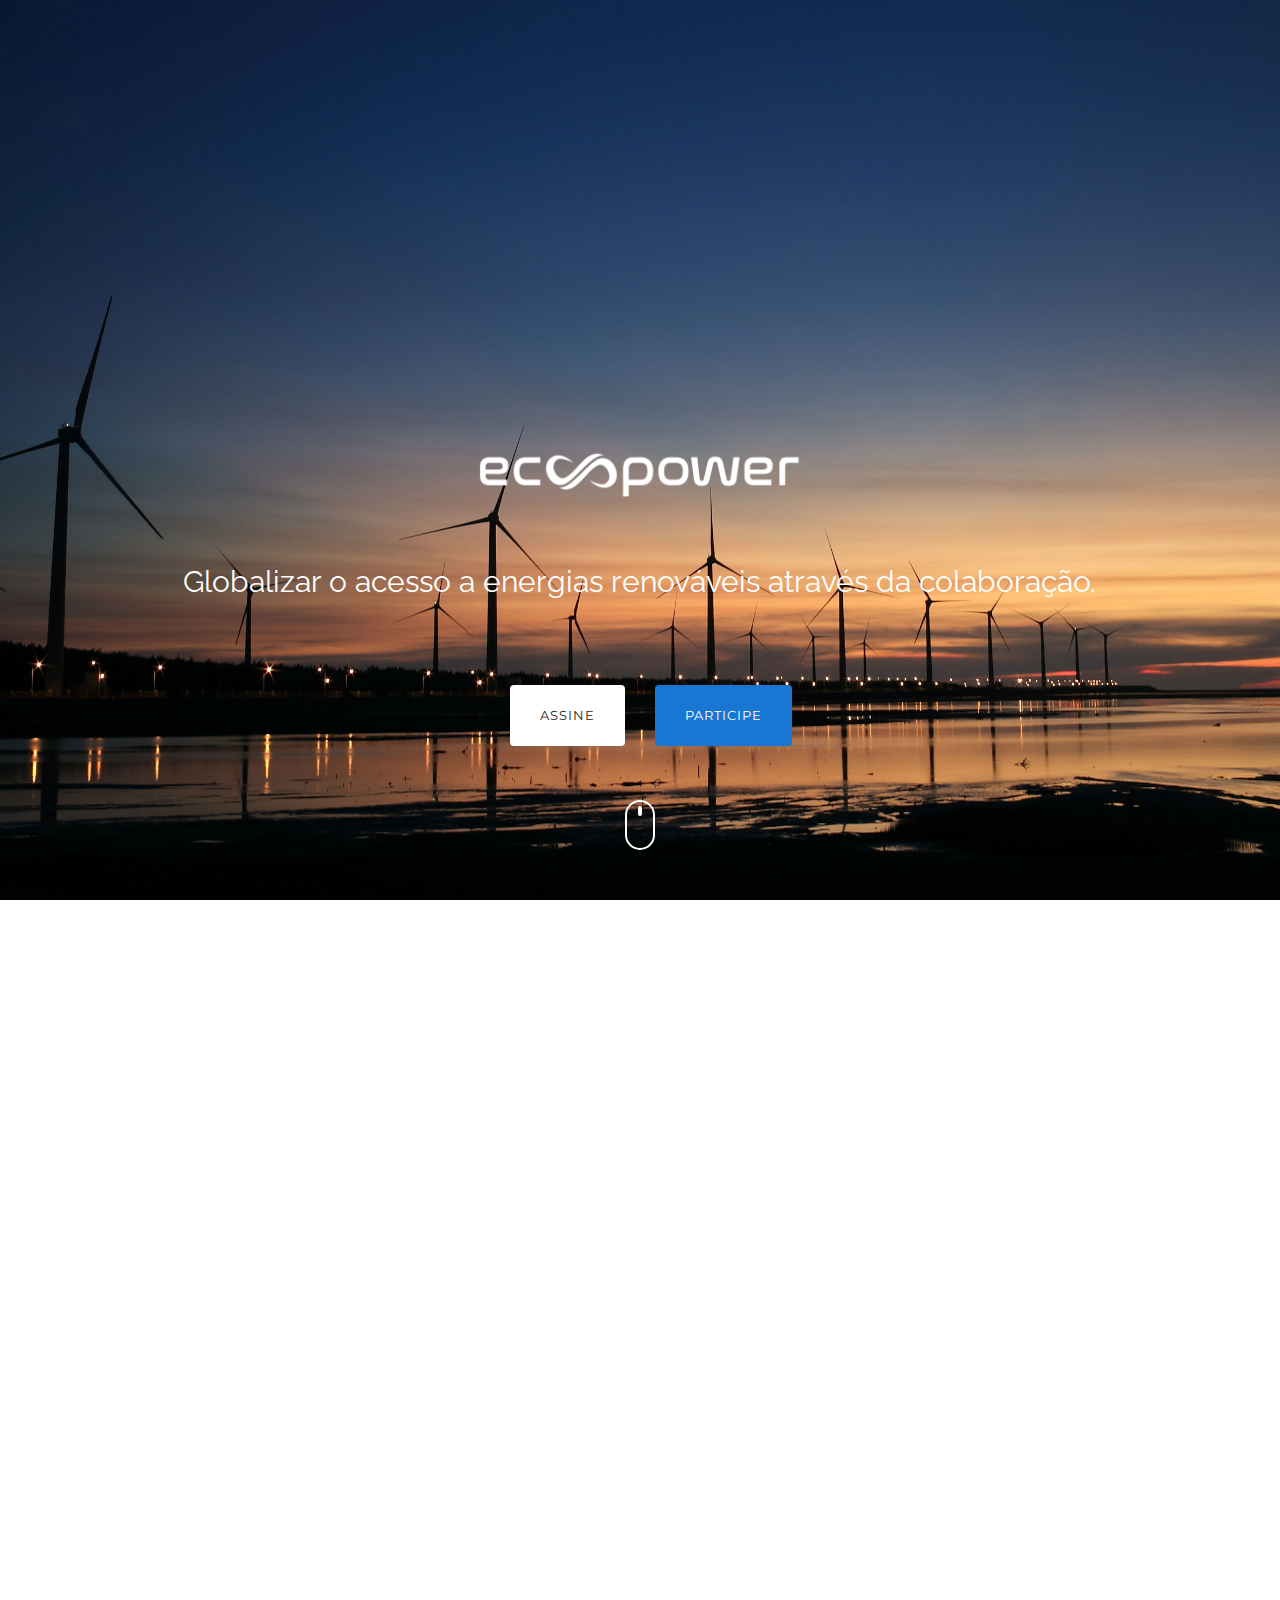
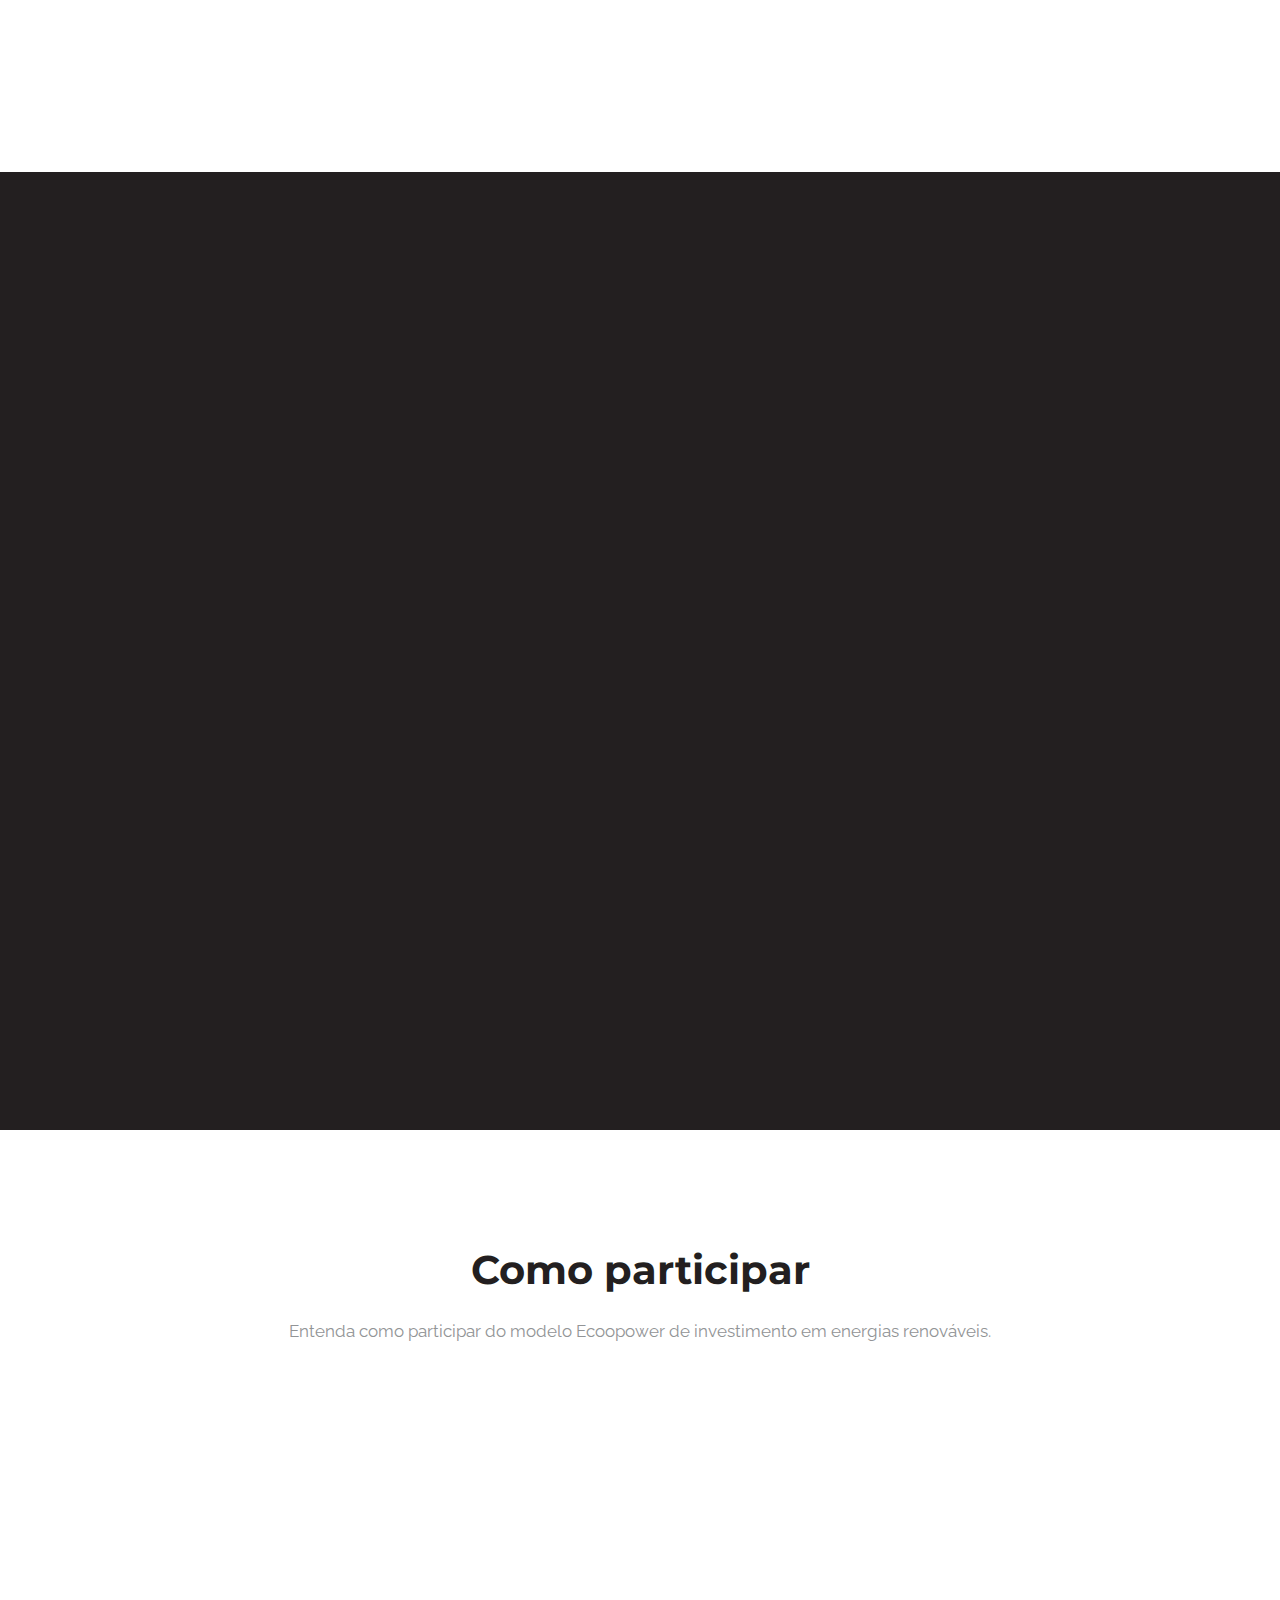
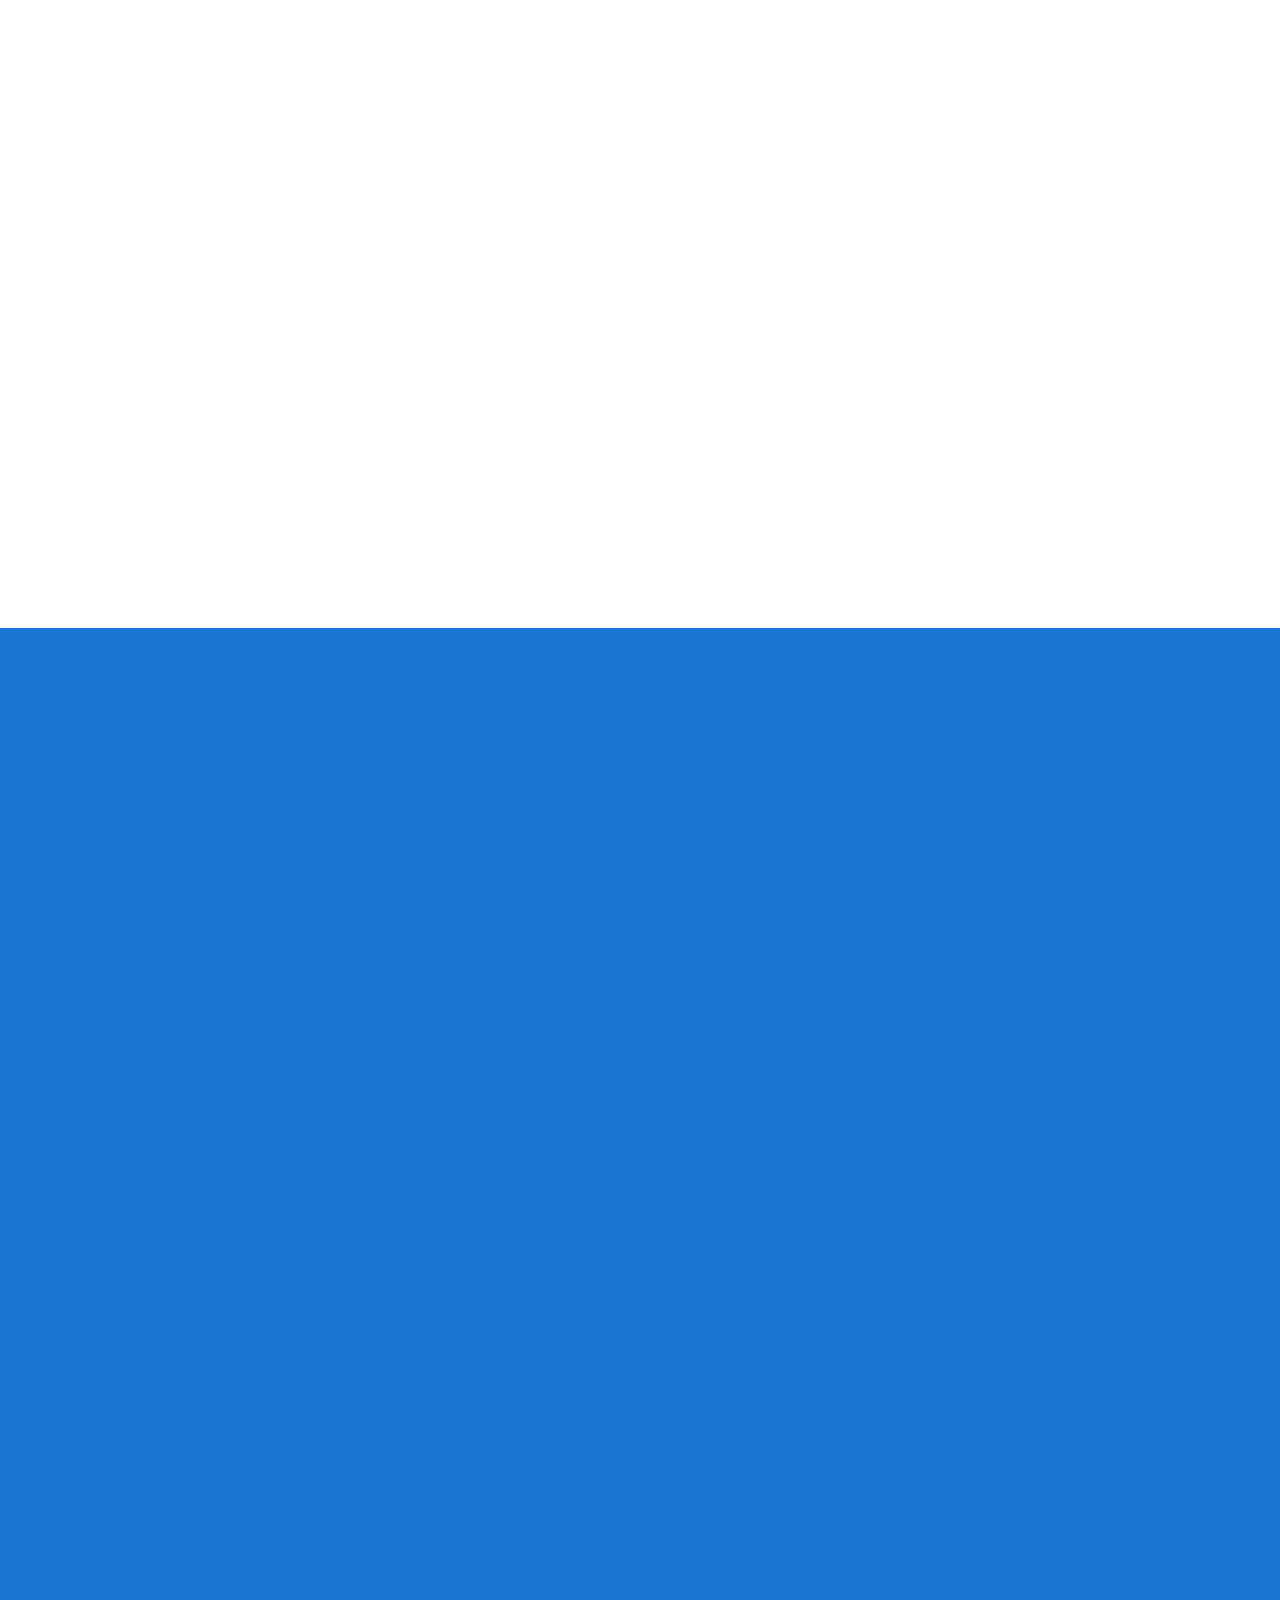
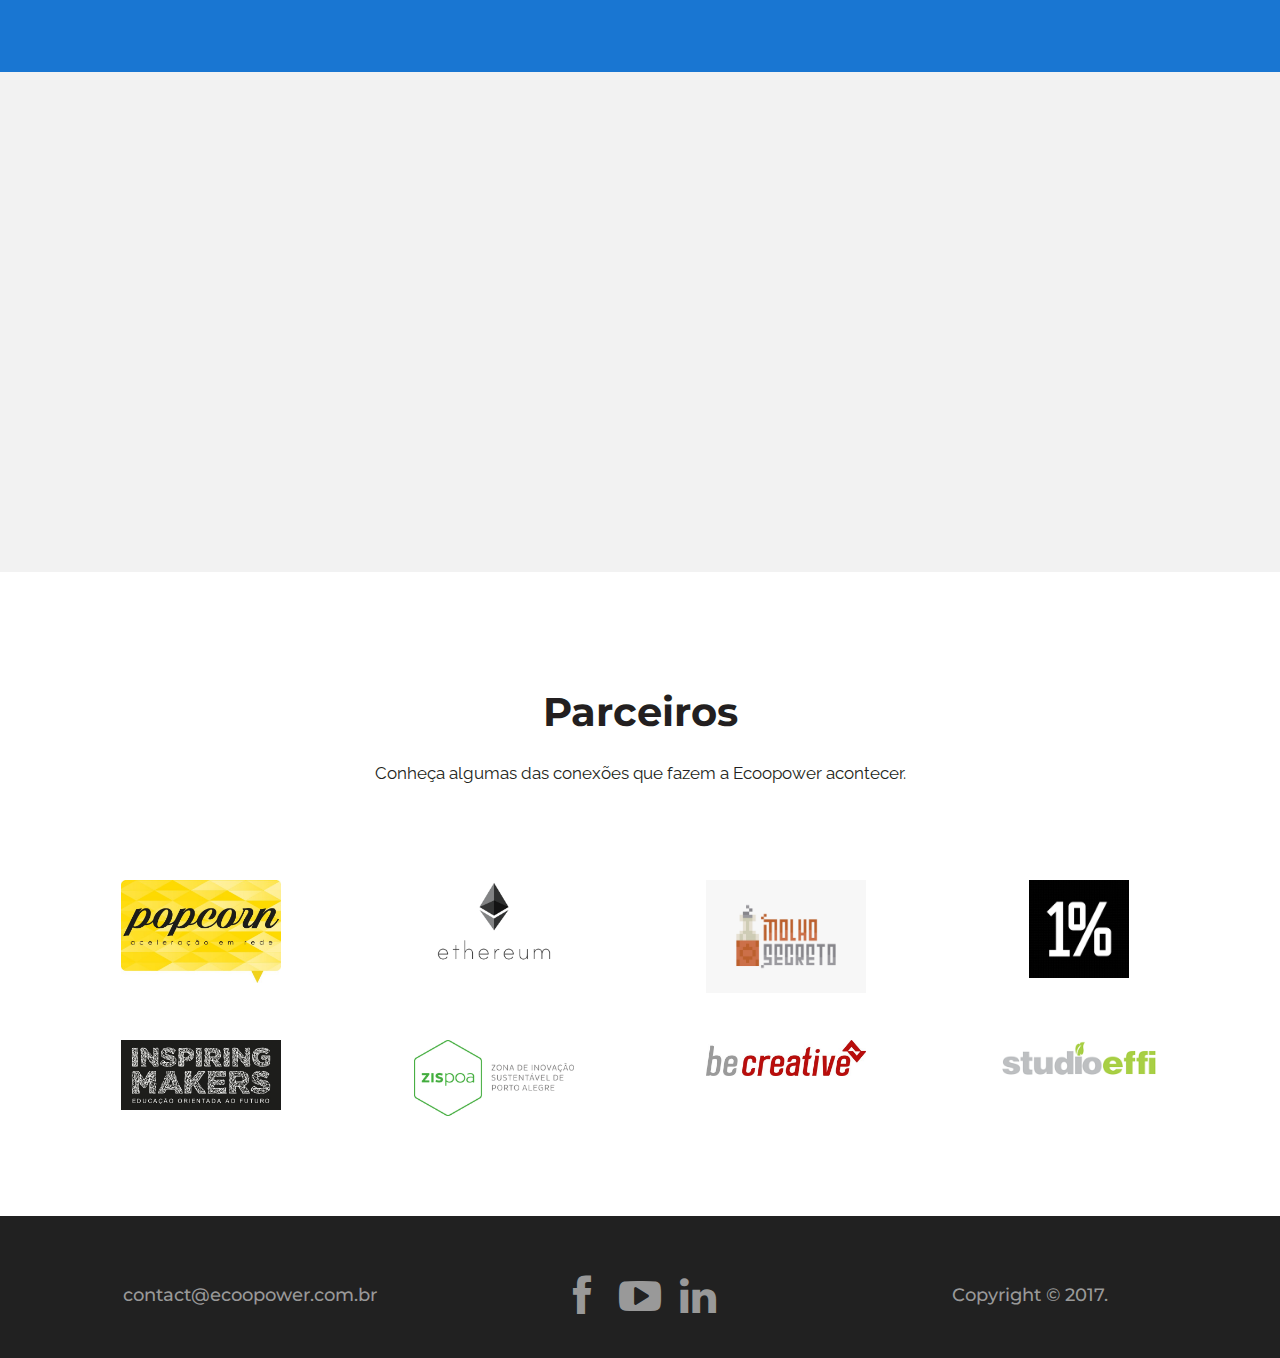
==== commit 5ce2f731: "add forms btns" ====
--- a/public/index.html
+++ b/public/index.html
@@ -2,32 +2,23 @@
 <html lang="en"><head>
   <meta charset="utf-8">
   <title>EcooPower</title>
-  <meta name="keywords" content="">
-  <meta name="description" content="">
   <meta name="viewport" content="width=device-width, initial-scale=1.0, maximum-scale=1.0, user-scalable=no">
 
-  <meta property="og:title" content="">
-	<meta property="og:type" content="website">
-	<meta property="og:url" content="">
-	<meta property="og:site_name" content="">
-	<meta property="og:description" content="">
+  <link rel="shortcut icon" type="image/png" href="img/favicon.png"/>
 
   <!-- Styles -->
   <link rel="stylesheet" href="css/font-awesome.min.css">
   <link rel="stylesheet" href="css/animate.css">
   <link href='http://fonts.googleapis.com/css?family=Raleway:400,100,200,300,500,600,700,800,900|Montserrat:400,700' rel='stylesheet' type='text/css'>
 
-
   <link rel="stylesheet" href="css/bootstrap.min.css">
   <link rel="stylesheet" href="css/main.css">
 
-
-    <link href="//cdn-images.mailchimp.com/embedcode/slim-10_7.css" rel="stylesheet" type="text/css">
-    <style type="text/css">
-        #mc_embed_signup{clear:center; font:14px Helvetica,Arial,sans-serif; width: 100%; margin-right: auto;
+  <link href="//cdn-images.mailchimp.com/embedcode/slim-10_7.css" rel="stylesheet" type="text/css">
+  <style type="text/css">
+      #mc_embed_signup{clear:center; font:14px Helvetica,Arial,sans-serif; width: 100%; margin-right: auto;
 }
-    </style>
-
+  </style>
   <script src="js/modernizr-2.7.1.js"></script>
 
 </head>
@@ -63,16 +54,16 @@
           <div class="col-sm-10 col-sm-offset-1 text-center">
             <img class="logo1 wow fadeIn" data-wow-delay="0.2s" src="img/ecoopower4.png">
             <br>
-            <p class="lead wow fadeIn" data-wow-delay="0.5s">Somos uma comunidade que possibilita acesso e investimento em plantas urbanas de energia solar através do conceito de multi-propriedade baseado em tecnologia blockchain.</p>
-            <br />
+            <p class="lead wow fadeIn" data-wow-delay="0.3s" style="font-size: 30px;">Globalizar o acesso a energias renováveis através da colaboração.</p>
+            <br>
 
             <div class="row">
               <div class="col-md-8 col-md-offset-2 col-sm-10 col-sm-offset-1">
                 <div class="row">
-                  <div class="col-xs-6 text-right wow fadeInUp" data-wow-delay="1s">
+                  <div class="col-xs-6 text-right wow fadeInUp" data-wow-delay="0.7s">
                     <a href="#invite" class="btn btn-secondary btn-lg scroll">Assine</a>
                   </div>
-                  <div class="col-xs-6 text-left wow fadeInUp" data-wow-delay="1.4s">
+                  <div class="col-xs-6 text-left wow fadeInUp" data-wow-delay="0.9s">
                     <a href="#getting-started" class="btn btn-primary btn-lg scroll">Participe</a>
                   </div>
                 </div><!--End Button Row-->
@@ -91,12 +82,12 @@
     <section id="introSite" class="pad-sm">
         <div class="container">
             <div class="row">
-                <div class=" titleExplanation col-sm-8 col-sm-offset-2 text-center margin-30 wow fadeIn" data-wow-delay="0.6s">
+                <div class=" titleExplanation col-sm-8 col-sm-offset-2 text-center margin-30 wow fadeIn" data-wow-delay="0.2s">
                     <h2>O que fazemos</h2>
                     <p class="lead">Entenda como geramos valor a consumidores e investidores em energia.</p>
                 </div>
             </div>    
-            <div class="row">
+            <div class="row wow fadeIn" data-wow-delay="0.5s">
                 <div class="col-md-6">
                     <img class="hidden-xs" id="infoGraph" src="img/infoGraph.png" alt="Logo">
                 </div>  
@@ -117,15 +108,15 @@
     <section id="be-the-first" class="pad-sm">
       <div class="container">
         <div class="row">
-          <div class="col-sm-8 col-sm-offset-2 text-center margin-30 wow fadeIn" data-wow-delay="0.6s">
+          <div class="col-sm-8 col-sm-offset-2 text-center margin-30 wow fadeIn" data-wow-delay="0.2s">
             <h2>Como funciona</h2>
             <!-- <p class="lead">Entenda </p> -->
           </div>
         </div>
         <div class="row">
             <div class="col-md-2"></div>
-            <div class="col-md-8 embed-responsive embed-responsive-16by9 wow fadeInUp" data-wow-delay="1s">
-    	        <iframe id="videoframe" style="height: 80%; padding-bottom: -50%" class="embed-responsive-item" src="https://www.youtube.com/embed/KEeH4EniM3E" frameborder="0" allowfullscreen></iframe>
+            <div class="col-md-8 embed-responsive embed-responsive-16by9 wow fadeInUp" data-wow-delay="0.7s">
+    	        <iframe width="1280" height="720" id="videoframe" style="height: 80%; padding-bottom: -50%" class="embed-responsive-item" src="https://www.youtube.com/embed/taDyeMP8Uyo" frameborder="0" allowfullscreen></iframe>
             </div>
             <div class="col-md-2"></div>
         </div>
@@ -143,35 +134,40 @@
                 </p>
                 </div>
                 <div class="getting-started-info-row row">
-                    <div class="info-item col-md-4 wow fadeIn" data-wow-delay="0.2s">
+                    <div class="info-item col-md-4 wow fadeIn" data-wow-delay="0.4s">
                         <p class="reason-image">
-                        <span class="ratio ratio-1x1"><img class="responsive-image b-loaded" src="../img/create.png" alt="Create"></span>
+                        <span class="ratio ratio-1x1"><a href="https://docs.google.com/forms/d/e/1FAIpQLSc6go0FWzROap2bvqwwvh2YNJ0Th3rMnOIF33tEWRDCKjJx4A/viewform?usp=sf_link" target="_blank"><img class="responsive-image b-loaded" src="../img/create.png" alt="Create"></a></span>
                         </p>
                         <h3 class="reason-title">Consumidor</h3>
                         <p class="reason-description">
+                        <br>
                         A energia gerada em cada projeto da Ecoopower é consumida pelo proprietário da área onde está instalada a planta solar, o custo dessa energia é de aproximadamente 90% do valor da energia elétrica comercial. Após 10 anos o preço do sistema é amortizado e o consumidor passa a ser proprietário, ou seja, não tem mais custo com energia por, pelo menos, mais 15 anos.
-
-                        </p>
+                        </p>                        
+                        <br>
+                        <a href="https://docs.google.com/forms/d/e/1FAIpQLSc6go0FWzROap2bvqwwvh2YNJ0Th3rMnOIF33tEWRDCKjJx4A/viewform?usp=sf_link" class="btn btn-primary btn-lg" target="_blank">Consumir</a>
                     </div>
-                    <div class="info-item col-md-4 wow fadeIn" data-wow-delay="0.4s">
+                    <div class="info-item col-md-4 wow fadeIn" data-wow-delay="0.6s">
                         <p class="reason-image">
-                        <span class="ratio ratio-1x1"><img class="responsive-image b-loaded" src="../img/getfunded.png" alt="Getfunded" ></span>
+                        <span class="ratio ratio-1x1"><a href="https://docs.google.com/forms/d/e/1FAIpQLScmu-AhB64UMXqenvFn5eQDbzZRbY37RCbYHaL7AWNJczomsg/viewform?usp=sf_link" target="_blank"><img class="responsive-image b-loaded" src="../img/getfunded.png" alt="Getfunded" ></a></span>
                         </p>
                         <h3 class="reason-title">Colaborador</h3>
                         <p class="reason-description">
+                        <br>
                         Somos uma comunidade em rede, descentralizada e aberta onde existem diversas oportunidades para colaboração. Você pode disponibilizar seu conhecimento ou tempo na resolução das tarefas necessárias para a realização de cada projeto. Isto é, você se conecta a uma comunidade empreendedora que ama energia limpa para trabalhar no seu tempo.
-
-                        </p>
+                        </p>
+                        <br>
+                        <a href="https://docs.google.com/forms/d/e/1FAIpQLScmu-AhB64UMXqenvFn5eQDbzZRbY37RCbYHaL7AWNJczomsg/viewform?usp=sf_link" class="btn btn-primary btn-lg" target="_blank">Colaborar</a>
                     </div>
                     <div class="info-item col-md-4 wow fadeIn" data-wow-delay="0.8s">
                         <p class="reason-image">
-                        <span class="ratio ratio-1x1"><img class="responsive-image b-loaded" src="../img/grow.png" alt="Grow"></span>
+                        <span class="ratio ratio-1x1"><a href="https://docs.google.com/forms/d/e/1FAIpQLSe68KcWWBLwabfay2C46HaMR5TvcsfFvRhOr6F__hatKCDnww/viewform?usp=sf_link" target="_blank"><img class="responsive-image b-loaded" src="../img/grow.png" alt="Grow"></a></span>
                         </p>
                         <h3 class="reason-title">Investidor</h3>
                         <p class="reason-description">
                         Oferecemos uma oportunidade de investimento que traz rentabilidade e ajuda o planeta, pois o investimento é em energias renováveis. Você analisa e escolhe o projeto do seu interesse, aporta um valor e recebe as moedas digitais da planta solar escolhida, dessa forma você recebe a distribuição do resultado da geração de energia comercializada, paga pelo consumidor, dentro da regra de rendimento da plataforma.
-
-                        </p>
+                        </p>
+                        <br>
+                        <a href="https://docs.google.com/forms/d/e/1FAIpQLSe68KcWWBLwabfay2C46HaMR5TvcsfFvRhOr6F__hatKCDnww/viewform?usp=sf_link" class="btn btn-primary btn-lg" target="_blank">Investir</a>
                     </div>
                 </div>
             </div>
@@ -182,14 +178,14 @@
     <section id="projects" class="pad-sm">
       <div class="container">
         <div class="row margin-40">
-          <div class="col-sm-8 col-sm-offset-2 text-center">
+          <div class="col-sm-8 col-sm-offset-2 text-center wow fadeIn" data-wow-delay="0.2s">
             <h2 class="white">Projetos</h2>
             <p class="white">Possibilidades de investimento em enregia.</p>
           </div>
         </div>
 
         <div class="container" style="margin-top:50px;">
-        	<div class="row" style=" padding-right: 3%">
+        	<div class="row wow fadeIn" data-wow-delay="0.2s" style=" padding-right: 3%">
 
                 <div class="col-xs-12 col-sm-12 col-md-4">
                 </div>
@@ -197,7 +193,7 @@
             	<div class="col-xs-12 col-sm-12 col-md-4">
                     <div class="col-item">
                         <div class="photo">
-                            <img src="../img/solarFarm.jpg" class="img-responsive" alt="a" />
+                            <img src="../img/telhado.jpg" class="img-responsive" alt="a" />
                             <h4 class="text-center">Projeto Clube 01 (Fase 01)</h4>
                         </div>
                         <div class="info">
@@ -272,13 +268,13 @@
     <section id="invite" class="pad-sm light-gray-bg">
       <div class="container">
         <div class="row">
-          <div class="col-sm-8 col-sm-offset-2 text-center">
+          <div class="col-sm-8 col-sm-offset-2 text-center wow fadeIn" data-wow-delay="0.2s">
             <h2 class="black">Fique por dentro</h2>
             <br />
             <p class="black">Receba notícias atualizadas dos próximos projetos</p>
             <br />
 
-            <div class="row">
+            <div class="row wow fadeIn" data-wow-delay="0.4s">
               <div class="col-sm-8 col-sm-offset-2 col-md-6 col-md-offset-3"> 
                 <div id="mc_embed_signup">
                     <form role="form" action="//ecoopower.us15.list-manage.com/subscribe/post?u=e7bb11938ebd20e196b453674&amp;id=32291ef46d" method="post" id="mc-embedded-subscribe-form" name="mc-embedded-subscribe-form" class="validate" target="_blank" novalidate>
@@ -352,15 +348,15 @@
 
         <div class="col-sm-4">
         <br>
-            <h4 style="color: #999">contact@ecoopower.com</h4>
+            <h4 style="color: #999">contact@ecoopower.com.br</h4>
         </div>
 
           <div style="color: #999" class="col-sm-4">
           <br>
-              <a href='#'><i class="fa fa-facebook fa-3x fa-fw"></i></a>
-              <a href='#'><i class="fa fa-twitter fa-3x fa-fw"></i></a>
-              <a href='#'><i class="fa fa-youtube-play fa-3x fa-fw"></i></a>
-              <a href='#'><i class="fa fa-linkedin fa-3x fa-fw"></i></a>
+              <a href="https://www.facebook.com/ecoopower/" target="_blank"><i class="fa fa-facebook fa-3x fa-fw"></i></a>
+              <!-- <a href='#'><i class="fa fa-twitter fa-3x fa-fw"></i></a> -->
+              <a href="https://www.youtube.com/channel/UC7vQbbn_1sVtR0PGPW2w7og" target="_blank"><i class="fa fa-youtube-play fa-3x fa-fw"></i></a>
+              <a href="https://www.linkedin.com/company/ecoopower" target="_blank"><i class="fa fa-linkedin fa-3x fa-fw"></i></a>
               <br>
           </div>
 
